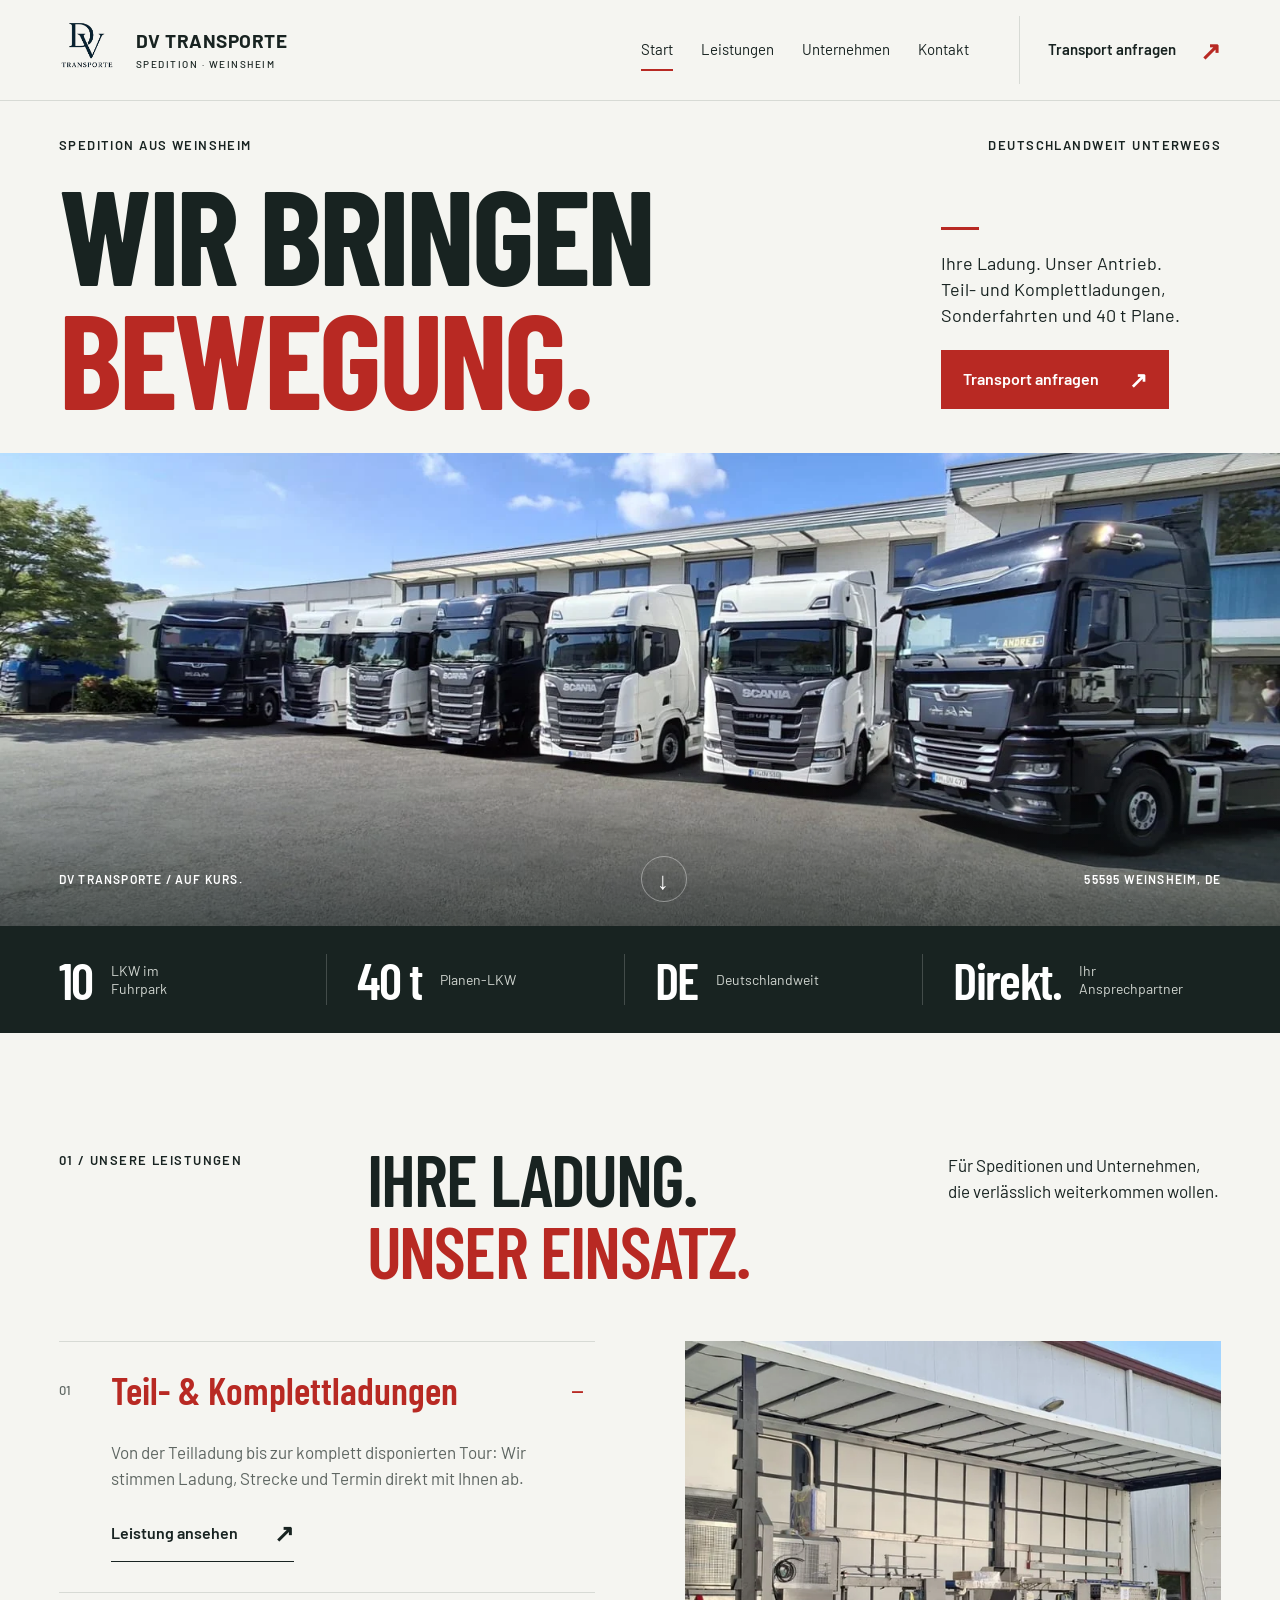
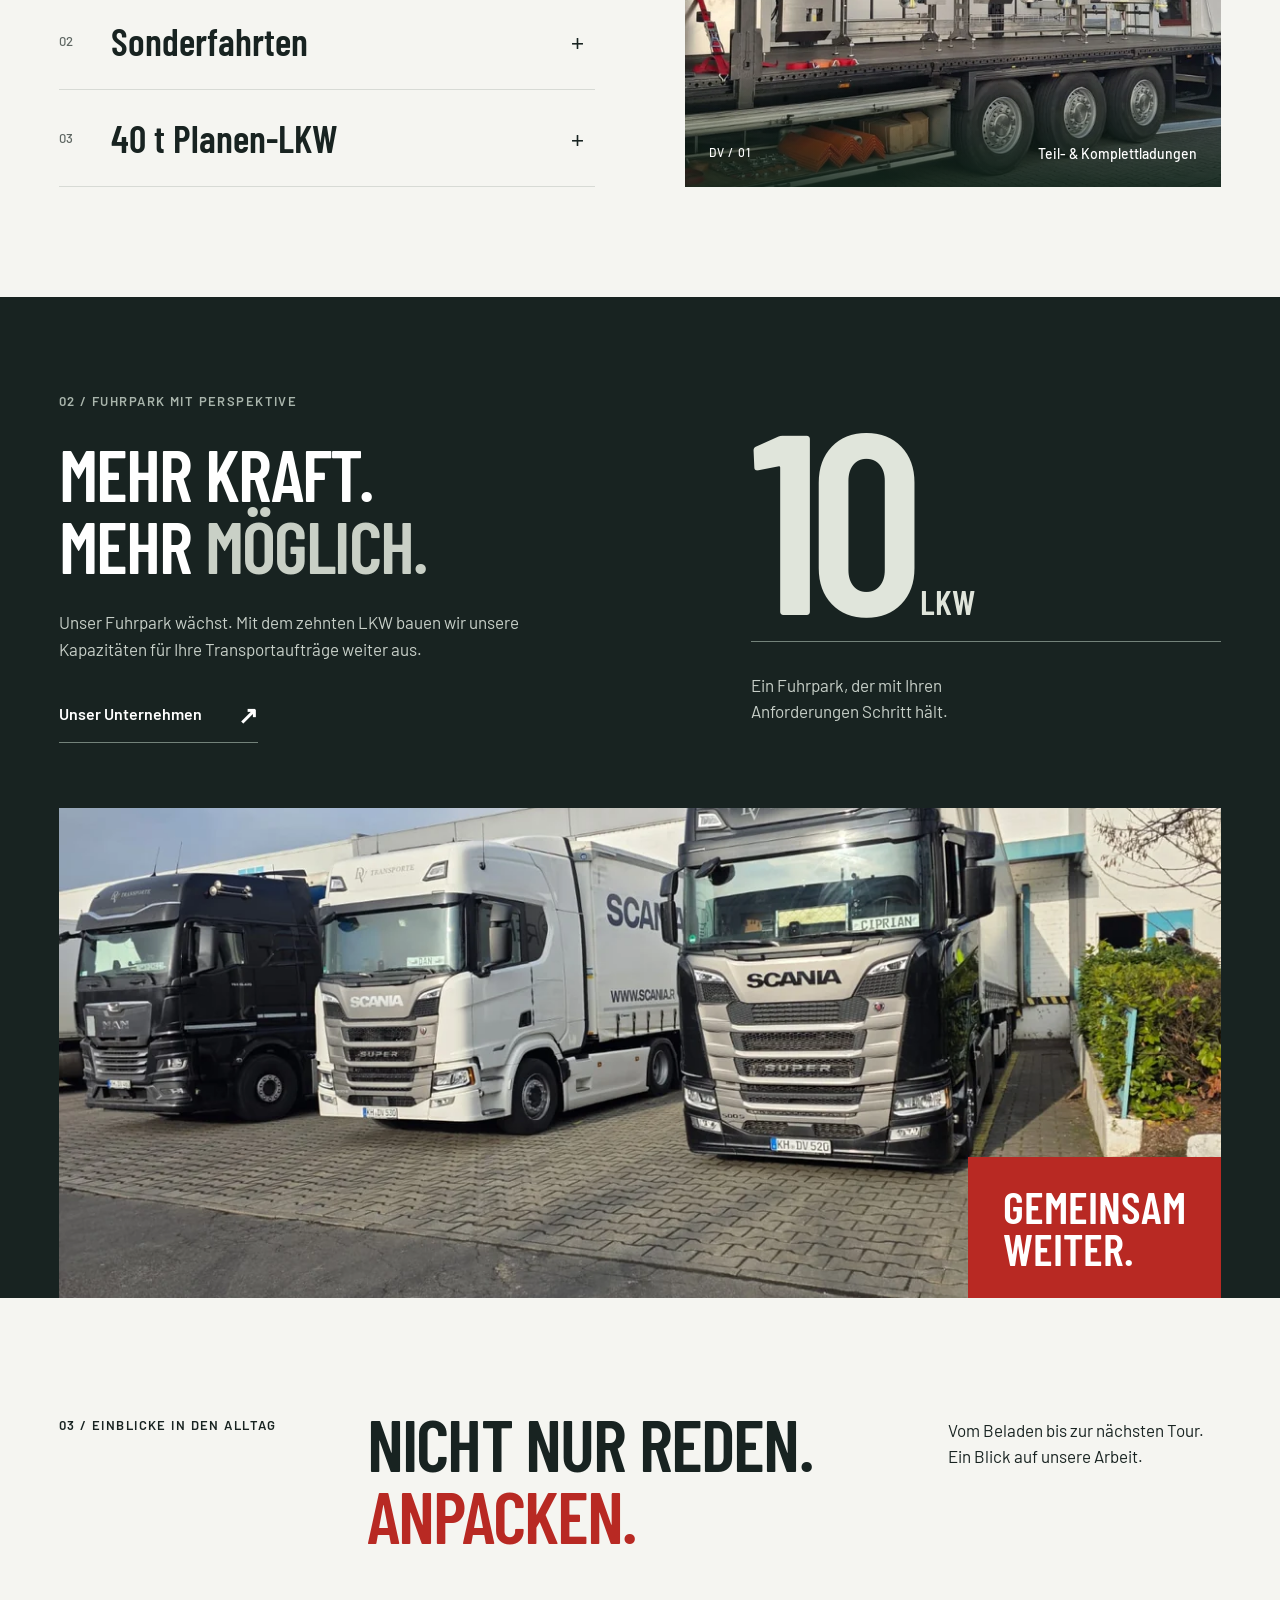
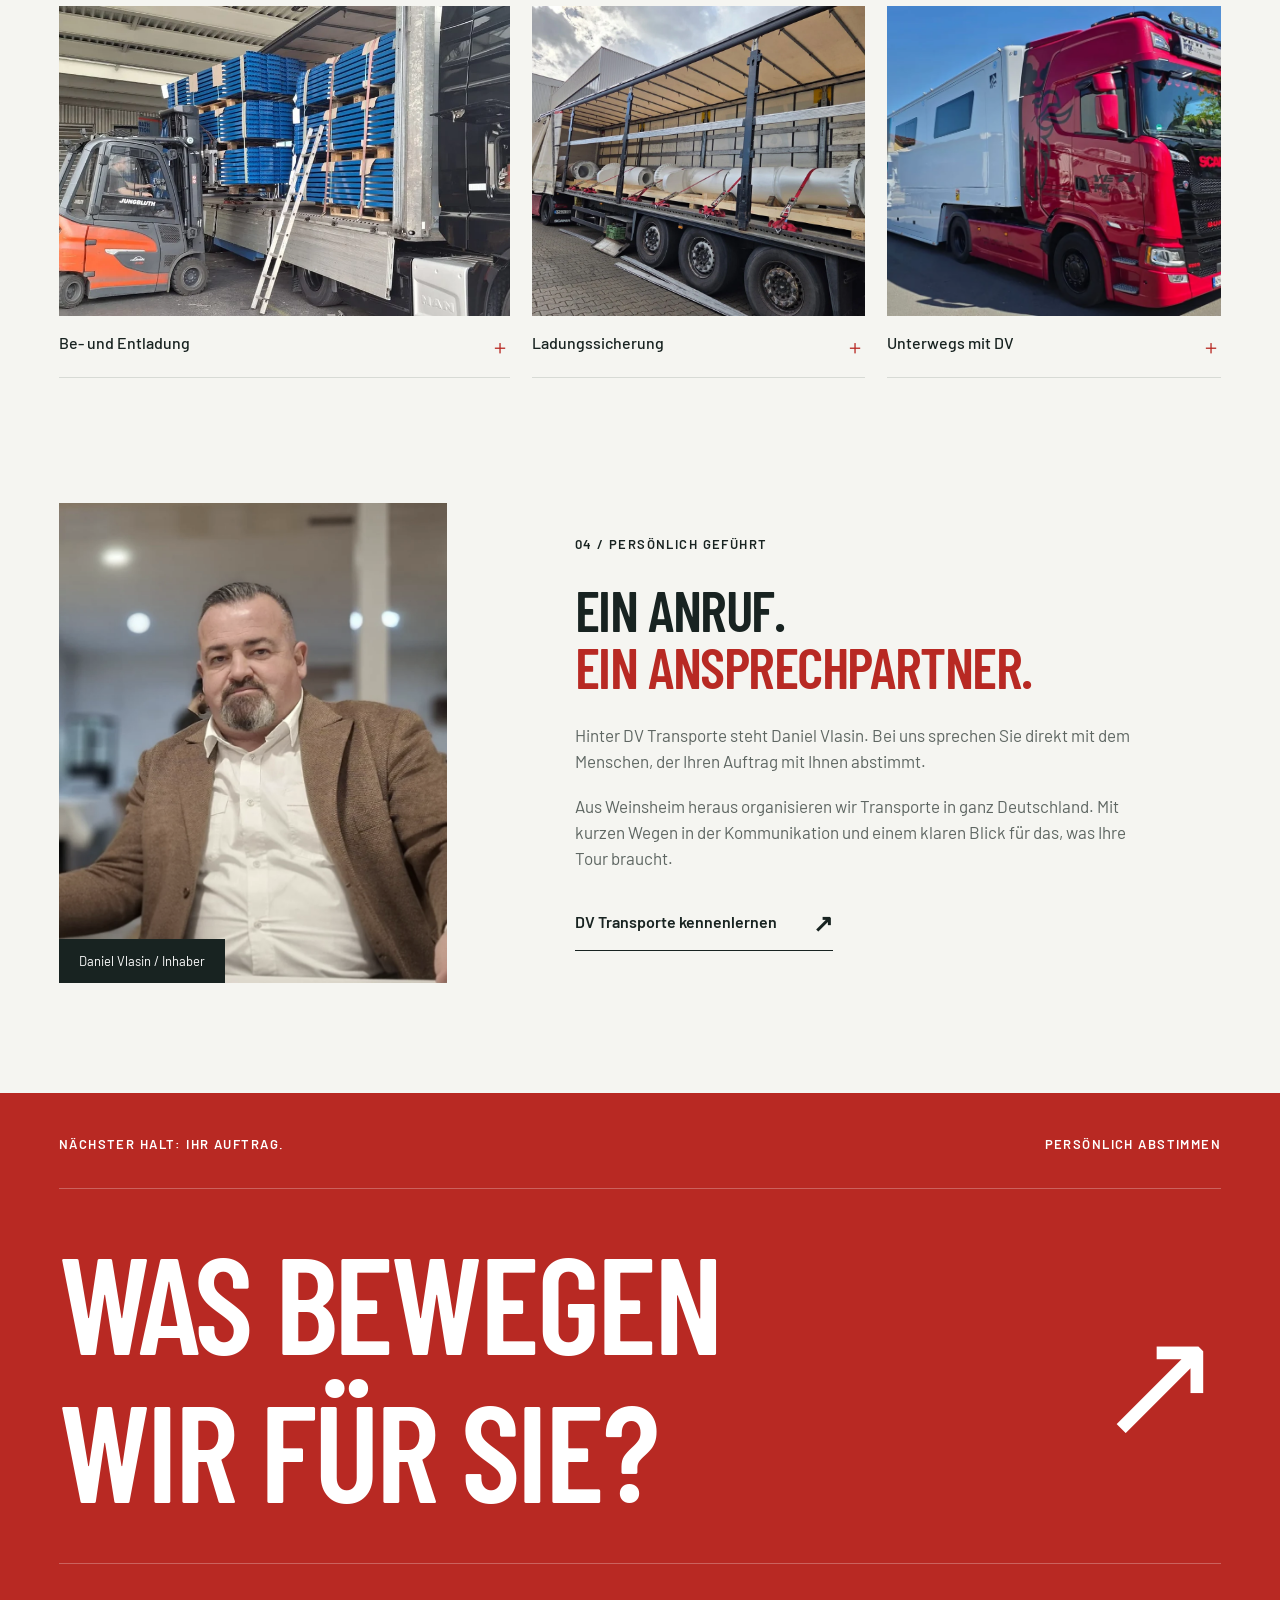
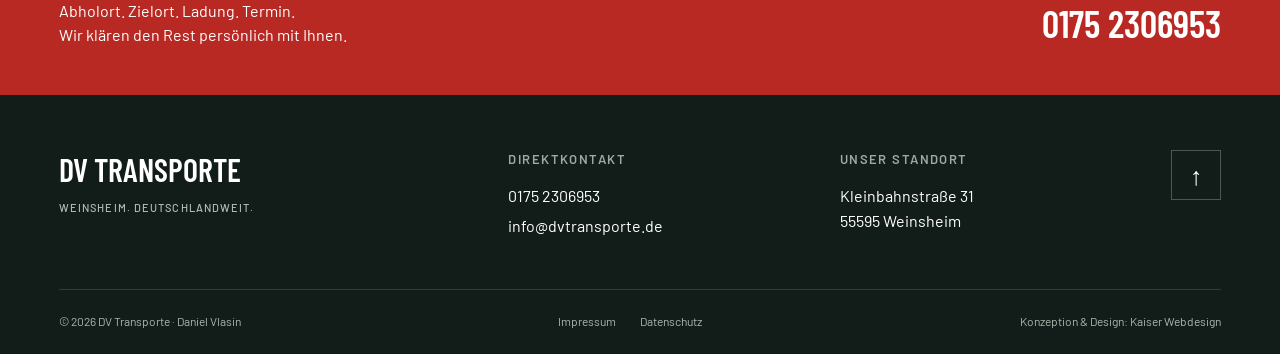
==== index.html @ c38739bb "Add files via upload" ====
<!doctype html><html lang="de"><head>
  <meta charset="utf-8">
  <meta name="viewport" content="width=device-width, initial-scale=1, viewport-fit=cover">
  <meta name="theme-color" content="#0b1015">
  <meta name="robots" content="index,follow,max-image-preview:large">
  <title>DV Transporte Weinsheim | Spedition für Teil- & Komplettladungen</title>
  <meta name="description" content="DV Transporte aus Weinsheim steht für klassische Speditionsleistungen mit Teil- und Komplettladungen, Sonderfahrten und 40 t Planen-LKW. Der Fuhrpark wächst aktuell auf 10 LKW.">
  <link rel="canonical" href="https://dvtransporte.de/">
  <link rel="icon" href="favicon.ico" sizes="any">
  <link rel="apple-touch-icon" href="assets/images/apple-touch-icon.png">
  <meta property="og:type" content="website">
  <meta property="og:locale" content="de_DE">
  <meta property="og:site_name" content="DV Transporte">
  <meta property="og:title" content="DV Transporte Weinsheim | Spedition für Teil- & Komplettladungen">
  <meta property="og:description" content="DV Transporte aus Weinsheim steht für klassische Speditionsleistungen mit Teil- und Komplettladungen, Sonderfahrten und 40 t Planen-LKW. Der Fuhrpark wächst aktuell auf 10 LKW.">
  <meta property="og:url" content="https://dvtransporte.de/">
  <meta property="og:image" content="https://dvtransporte.de/assets/images/social-preview.webp">
  <meta name="twitter:card" content="summary_large_image">
  <link rel="stylesheet" href="./assets/css/fonts.css"><link rel="stylesheet" href="./assets/css/main.css">
  <script type="application/ld+json">{"@context":"https://schema.org","@graph":[{"@type":"LocalBusiness","@id":"https://dvtransporte.de/#business","name":"DV Transporte","url":"https://dvtransporte.de/","logo":"https://dvtransporte.de/assets/images/dv-transporte-logo-transparent.png","image":"https://dvtransporte.de/assets/images/social-preview.webp","telephone":"+491752306953","email":"info@dvtransporte.de","address":{"@type":"PostalAddress","streetAddress":"Kleinbahnstraße 31","postalCode":"55595","addressLocality":"Weinsheim","addressCountry":"DE"},"areaServed":{"@type":"Country","name":"Deutschland"},"description":"Klassische Speditionsleistungen mit Schwerpunkt auf Teil- und Komplettladungen, Sonderfahrten und 40 t Planen-LKW."},{"@type":"WebSite","@id":"https://dvtransporte.de/#website","url":"https://dvtransporte.de/","name":"DV Transporte","inLanguage":"de-DE","publisher":{"@id":"https://dvtransporte.de/#business"}},{"@type":"WebPage","@id":"https://dvtransporte.de/#webpage","url":"https://dvtransporte.de/","name":"DV Transporte Weinsheim | Spedition für Teil- & Komplettladungen","isPartOf":{"@id":"https://dvtransporte.de/#website"},"about":{"@id":"https://dvtransporte.de/#business"},"inLanguage":"de-DE"}]}</script>
</head><body id="top"><a class="skip-link" href="#main">Zum Inhalt</a><header class="site-header"><div class="header-inner"><a class="brand" href="./index.html" aria-label="DV Transporte – Startseite"><img src="./assets/images/dv-transporte-logo-transparent.png" alt="DV Transporte" width="62" height="62"><span>DV TRANSPORTE<small>SPEDITION · WEINSHEIM</small></span></a><nav id="navigation" aria-label="Hauptnavigation"><a href="./index.html" aria-current="page">Start</a><a href="./leistungen/index.html" >Leistungen</a><a href="./unternehmen/index.html" >Unternehmen</a><a href="./kontakt/index.html" >Kontakt</a></nav><a class="header-contact" href="./kontakt/index.html#anfrage">Transport anfragen <span aria-hidden="true">↗</span></a><button class="menu-toggle" aria-expanded="false" aria-controls="navigation">Menü <span aria-hidden="true">＋</span></button></div><div class="scroll-progress" aria-hidden="true"></div></header><main id="main"><section class="home-hero"><div class="container hero-heading"><div class="hero-meta"><span class="label">Spedition aus Weinsheim</span><span class="label">Deutschlandweit unterwegs</span></div><div class="hero-title-row"><h1>WIR BRINGEN<br><span>BEWEGUNG.</span></h1><div class="hero-intro"><span class="micro-line"></span><p>Ihre Ladung. Unser Antrieb.<br>Teil- und Komplettladungen,<br>Sonderfahrten und 40 t Plane.</p><a class="button" href="./kontakt/index.html#anfrage">Transport anfragen<span aria-hidden="true">↗</span></a></div></div></div><div class="hero-photo"><img class="" src="./assets/images/hero-home.webp" alt="Der Fuhrpark von DV Transporte am Standort Weinsheim" loading="eager" decoding="async" fetchpriority="high"><div class="photo-caption"><span>DV TRANSPORTE / AUF KURS.</span><a href="#leistungen" aria-label="Leistungen entdecken">↓</a><span>55595 WEINSHEIM, DE</span></div></div><div class="spec-strip"><div><strong>10</strong><span>LKW im Fuhrpark</span></div><div><strong>40 t</strong><span>Planen-LKW</span></div><div><strong>DE</strong><span>Deutschlandweit</span></div><div><strong>Direkt.</strong><span>Ihr Ansprechpartner</span></div></div></section>
<section class="section container" id="leistungen"><div class="section-heading"><span class="label">01 / Unsere Leistungen</span><h2>IHRE LADUNG.<br><span>UNSER EINSATZ.</span></h2><p>Für Speditionen und Unternehmen,<br>die verlässlich weiterkommen wollen.</p></div><div class="service-layout"><div class="service-list"><h3><button class="service-select" id="select-teil-komplett" aria-expanded="true" aria-controls="panel-teil-komplett" data-service="0"><span class="service-no">01</span><span>Teil- & Komplettladungen</span><span class="service-symbol" aria-hidden="true">−</span></button></h3><div class="service-copy" id="panel-teil-komplett" role="region" aria-labelledby="select-teil-komplett"><p>Von der Teilladung bis zur komplett disponierten Tour: Wir stimmen Ladung, Strecke und Termin direkt mit Ihnen ab.</p><a class="text-link" href="./leistungen/index.html#teil-komplett">Leistung ansehen<span aria-hidden="true">↗</span></a></div><h3><button class="service-select" id="select-sonderfahrten" aria-expanded="false" aria-controls="panel-sonderfahrten" data-service="1"><span class="service-no">02</span><span>Sonderfahrten</span><span class="service-symbol" aria-hidden="true">+</span></button></h3><div class="service-copy" id="panel-sonderfahrten" role="region" aria-labelledby="select-sonderfahrten" hidden><p>Besondere Zeitfenster oder ein individueller Ablauf? Wir klären die Anforderungen und stimmen Ihre Sonderfahrt persönlich mit Ihnen ab.</p><a class="text-link" href="./leistungen/index.html#sonderfahrten">Leistung ansehen<span aria-hidden="true">↗</span></a></div><h3><button class="service-select" id="select-plane-40t" aria-expanded="false" aria-controls="panel-plane-40t" data-service="2"><span class="service-no">03</span><span>40 t Planen-LKW</span><span class="service-symbol" aria-hidden="true">+</span></button></h3><div class="service-copy" id="panel-plane-40t" role="region" aria-labelledby="select-plane-40t" hidden><p>Unsere Planen-LKW sind für den klassischen Speditionsalltag im Einsatz. Passende Kapazitäten und Abläufe besprechen wir passend zu Ihrer Ladung.</p><a class="text-link" href="./leistungen/index.html#plane-40t">Leistung ansehen<span aria-hidden="true">↗</span></a></div></div><div class="service-visual"><figure class="service-image" data-service-image="0"><img class="" src="./assets/images/machine-load.webp" alt="Beladener DV Transporte Auflieger mit technischer Anlage" loading="lazy" decoding="async"><figcaption><span>DV / 01</span>Teil- & Komplettladungen</figcaption></figure><figure class="service-image" data-service-image="1" hidden><img class="" src="./assets/images/special-crane.webp" alt="Beladung eines Planenaufliegers mit einem Kran" loading="lazy" decoding="async"><figcaption><span>DV / 02</span>Sonderfahrten</figcaption></figure><figure class="service-image" data-service-image="2" hidden><img class="" src="./assets/images/operations-pipes.webp" alt="Gesicherte Rohre im Planenauflieger" loading="lazy" decoding="async"><figcaption><span>DV / 03</span>40 t Planen-LKW</figcaption></figure></div></div></section>
<section class="fleet-section"><div class="container fleet-grid"><div class="fleet-copy"><span class="label">02 / Fuhrpark mit Perspektive</span><h2>MEHR KRAFT.<br>MEHR <span>MÖGLICH.</span></h2><p>Unser Fuhrpark wächst. Mit dem zehnten LKW bauen wir unsere Kapazitäten für Ihre Transportaufträge weiter aus.</p><a class="text-link light" href="./unternehmen/index.html">Unser Unternehmen<span aria-hidden="true">↗</span></a></div><div class="fleet-number"><strong>10<span> LKW</span></strong><p>Ein Fuhrpark, der mit Ihren<br>Anforderungen Schritt hält.</p></div></div><div class="container fleet-photo"><img class="" src="./assets/images/fleet-three.webp" alt="Drei Fahrzeuge aus dem Fuhrpark von DV Transporte" loading="lazy" decoding="async"><span class="fleet-stamp">GEMEINSAM<br>WEITER.</span></div></section>
<section class="section container"><div class="section-heading gallery-heading"><span class="label">03 / Einblicke in den Alltag</span><h2>NICHT NUR REDEN.<br><span>ANPACKEN.</span></h2><p>Vom Beladen bis zur nächsten Tour.<br>Ein Blick auf unsere Arbeit.</p></div><div class="gallery"><a class="gallery-item" href="./assets/images/forklift-load.webp" data-lightbox data-caption="Be- und Entladung"><img class="" src="./assets/images/forklift-load.webp" alt="Be- und Entladung" loading="lazy" decoding="async"><span><b>Be- und Entladung</b><span aria-hidden="true">＋</span></span></a><a class="gallery-item" href="./assets/images/operations-pipes.webp" data-lightbox data-caption="Ladungssicherung"><img class="" src="./assets/images/operations-pipes.webp" alt="Ladungssicherung" loading="lazy" decoding="async"><span><b>Ladungssicherung</b><span aria-hidden="true">＋</span></span></a><a class="gallery-item" href="./assets/images/red-truck.webp" data-lightbox data-caption="Unterwegs mit DV"><img class="" src="./assets/images/red-truck.webp" alt="Unterwegs mit DV" loading="lazy" decoding="async"><span><b>Unterwegs mit DV</b><span aria-hidden="true">＋</span></span></a></div></section>
<section class="owner-section container"><div class="owner-photo"><img class="" src="./assets/images/owner-portrait.webp" alt="Daniel Vlasin, Inhaber von DV Transporte" loading="lazy" decoding="async"><span>Daniel Vlasin / Inhaber</span></div><div class="owner-copy"><span class="label">04 / Persönlich geführt</span><h2>EIN ANRUF.<br><span>EIN ANSPRECHPARTNER.</span></h2><p>Hinter DV Transporte steht Daniel Vlasin. Bei uns sprechen Sie direkt mit dem Menschen, der Ihren Auftrag mit Ihnen abstimmt.</p><p>Aus Weinsheim heraus organisieren wir Transporte in ganz Deutschland. Mit kurzen Wegen in der Kommunikation und einem klaren Blick für das, was Ihre Tour braucht.</p><a class="text-link" href="./unternehmen/index.html">DV Transporte kennenlernen<span aria-hidden="true">↗</span></a></div></section><section class="contact-cta"><div class="container"><div class="cta-top"><span class="label">Nächster Halt: Ihr Auftrag.</span><span class="label">Persönlich abstimmen</span></div><a class="cta-title" href="./kontakt/index.html#anfrage">WAS BEWEGEN<br>WIR FÜR SIE?<span aria-hidden="true">↗</span></a><div class="cta-bottom"><p>Abholort. Zielort. Ladung. Termin.<br>Wir klären den Rest persönlich mit Ihnen.</p><a href="tel:+491752306953">0175 2306953</a></div></div></section></main><footer class="footer"><div class="container footer-top"><a class="footer-wordmark" href="./index.html">DV TRANSPORTE<span>WEINSHEIM. DEUTSCHLANDWEIT.</span></a><div><span class="label">Direktkontakt</span><a href="tel:+491752306953">0175 2306953</a><a href="mailto:info@dvtransporte.de">info@dvtransporte.de</a></div><div><span class="label">Unser Standort</span><p>Kleinbahnstraße 31<br>55595 Weinsheim</p></div><a class="top-link" href="#top" aria-label="Zurück nach oben">↑</a></div><div class="container footer-bottom"><span>© <span data-year>2026</span> DV Transporte · Daniel Vlasin</span><div><a href="./impressum/index.html">Impressum</a><a href="./datenschutz/index.html">Datenschutz</a></div><span>Konzeption & Design: Kaiser Webdesign</span></div></footer><dialog class="lightbox" aria-label="Bildergalerie"><button class="lightbox-close" aria-label="Galerie schließen">✕</button><button class="lightbox-prev" aria-label="Vorheriges Bild">←</button><figure><img alt=""><figcaption></figcaption></figure><button class="lightbox-next" aria-label="Nächstes Bild">→</button></dialog><script src="./assets/js/main.js" defer></script></body></html>
---- assets/css/fonts.css ----
@font-face {
  font-family: 'Barlow';
  font-style: normal;
  font-weight: 400;
  font-display: swap;
  src: url(../fonts/7cHpv4kjgoGqM7EPCw.ttf) format('truetype');
}
@font-face {
  font-family: 'Barlow';
  font-style: normal;
  font-weight: 500;
  font-display: swap;
  src: url(../fonts/7cHqv4kjgoGqM7E3_-gc4A.ttf) format('truetype');
}
@font-face {
  font-family: 'Barlow';
  font-style: normal;
  font-weight: 600;
  font-display: swap;
  src: url(../fonts/7cHqv4kjgoGqM7E30-8c4A.ttf) format('truetype');
}
@font-face {
  font-family: 'Barlow';
  font-style: normal;
  font-weight: 700;
  font-display: swap;
  src: url(../fonts/7cHqv4kjgoGqM7E3t-4c4A.ttf) format('truetype');
}
@font-face {
  font-family: 'Barlow Condensed';
  font-style: normal;
  font-weight: 600;
  font-display: swap;
  src: url(../fonts/HTxwL3I-JCGChYJ8VI-L6OO_au7B4873_3E.ttf) format('truetype');
}
@font-face {
  font-family: 'Barlow Condensed';
  font-style: normal;
  font-weight: 700;
  font-display: swap;
  src: url(../fonts/HTxwL3I-JCGChYJ8VI-L6OO_au7B46r2_3E.ttf) format('truetype');
}
@font-face {
  font-family: 'Barlow Condensed';
  font-style: normal;
  font-weight: 800;
  font-display: swap;
  src: url(../fonts/HTxwL3I-JCGChYJ8VI-L6OO_au7B47b1_3E.ttf) format('truetype');
}
---- assets/css/main.css ----
:root{--ink:#182321;--red:#b82923;--paper:#f5f5f1;--white:#fff;--line:#d7dad5;--muted:#5e6662;--pad:clamp(22px,4.6vw,88px);--display:'Barlow Condensed','Arial Narrow',sans-serif;--body:'Barlow',Arial,sans-serif}*{box-sizing:border-box}html{scroll-behavior:smooth;scroll-padding-top:110px}body{margin:0;background:var(--paper);color:var(--ink);font-family:var(--body);font-size:17px;line-height:1.55;-webkit-font-smoothing:antialiased}a{color:inherit;text-decoration:none}button,input,select,textarea{font:inherit}button,a,input,textarea,select{-webkit-tap-highlight-color:transparent}button{cursor:pointer}img{display:block;max-width:100%;height:auto}figure,p,h1,h2,h3{margin:0}p+p{margin-top:18px}h1,h2{font-family:var(--display);font-weight:600;line-height:.98;letter-spacing:-.025em}h1 span,h2 span{color:var(--red)}h2{font-size:clamp(44px,5.7vw,86px)}button{color:inherit}a:focus-visible,button:focus-visible,input:focus-visible,select:focus-visible,textarea:focus-visible{outline:3px solid var(--red);outline-offset:5px}::selection{background:var(--red);color:white}.container{width:calc(100% - var(--pad)*2);max-width:1600px;margin-inline:auto}.label{display:block;text-transform:uppercase;font-size:13px;line-height:1.4;font-weight:600;letter-spacing:.11em}.section{padding-block:110px}.skip-link{position:fixed;top:10px;left:10px;transform:translateY(-150%);z-index:200;background:white;padding:12px}.skip-link:focus{transform:none}.site-header{position:sticky;top:0;z-index:50;background:rgba(245,245,241,.97);border-bottom:1px solid var(--line)}.header-inner{height:100px;display:flex;align-items:center;padding-inline:var(--pad);gap:30px;max-width:1900px;margin:auto}.brand{display:flex;align-items:center;gap:13px;margin-right:auto}.brand img{width:64px;height:64px;object-fit:contain;mix-blend-mode:multiply}.brand>span{font-weight:700;font-size:19px;line-height:1.2;letter-spacing:.025em}.brand small{font-size:10px;letter-spacing:.15em;display:block;margin-top:6px;font-weight:500}.header-inner nav{display:flex;gap:28px;align-items:center}.header-inner nav a{font-size:15px;position:relative;padding-block:15px}.header-inner nav a:after{content:'';position:absolute;bottom:6px;left:0;width:0;height:2px;background:var(--red);transition:width .25s}.header-inner nav a:hover:after,.header-inner nav a[aria-current]:after{width:100%}.header-contact{display:flex;align-items:center;gap:24px;margin-left:20px;padding:15px 0 15px 28px;border-left:1px solid var(--line);font-size:15px;font-weight:600}.header-contact>span{color:var(--red);font-size:25px}.menu-toggle{display:none}.scroll-progress{height:2px;background:var(--red);transform:scaleX(0);transform-origin:left;position:absolute;bottom:-1px;width:100%}.button{display:inline-flex;justify-content:space-between;align-items:center;gap:30px;background:var(--red);color:white;padding:17px 22px;min-height:56px;font-weight:600;font-size:16px;border:0;transition:background .2s,transform .2s}.button:hover{background:#94211c;transform:translateY(-2px)}.button>span{font-size:22px;line-height:1}.text-link{display:inline-flex;gap:36px;align-items:center;border-bottom:1px solid var(--ink);padding:9px 0;font-weight:600;font-size:16px}.text-link>span{font-size:24px;transition:transform .2s}.text-link:hover>span{transform:translate(3px,-3px)}.text-link.light{border-color:#73827a;color:white}.hero-heading{padding-top:35px;padding-bottom:38px}.hero-meta{display:flex;justify-content:space-between;margin-bottom:22px}.hero-title-row{display:flex;justify-content:space-between;align-items:flex-end;gap:30px}.hero-title-row h1{font-size:clamp(82px,10.5vw,166px);line-height:.85;letter-spacing:-.025em;font-weight:700}.hero-title-row h1 span{display:inline-block;margin-top:10px}.hero-intro{width:280px;flex-shrink:0;padding-bottom:6px}.micro-line{display:block;width:38px;height:3px;background:var(--red);margin-bottom:20px}.hero-intro p{font-size:18px;line-height:1.45;margin-bottom:22px}.hero-photo{position:relative;overflow:hidden;height:clamp(350px,37vw,650px);background:#52665a}.hero-photo>img{width:100%;height:100%;object-fit:cover;object-position:center 52%}.hero-photo:after{content:'';position:absolute;inset:65% 0 0;background:linear-gradient(transparent,#101a1999);pointer-events:none}.photo-caption{position:absolute;z-index:1;bottom:24px;left:var(--pad);right:var(--pad);display:flex;align-items:center;justify-content:space-between;color:white;font-size:12px;letter-spacing:.1em;font-weight:600}.photo-caption a{width:46px;height:46px;border:1px solid #ffffff66;border-radius:50%;display:grid;place-items:center;font-size:24px;transition:background .2s}.photo-caption a:hover{background:var(--red)}.spec-strip{display:grid;grid-template-columns:repeat(4,1fr);background:var(--ink);color:white;padding:28px var(--pad);gap:30px}.spec-strip>div{display:flex;align-items:center;gap:18px;border-right:1px solid #ffffff30}.spec-strip>div:last-child{border:0}.spec-strip strong{font:600 clamp(36px,4vw,58px)/1 var(--display);letter-spacing:-.03em}.spec-strip span{font-size:14px;max-width:90px;line-height:1.3;color:#d0d5d0}.section-heading{display:grid;grid-template-columns:1fr 2fr 1fr;gap:35px;align-items:start;margin-bottom:55px}.section-heading>.label{padding-top:8px}.section-heading p{padding-top:10px;line-height:1.5;font-size:17px}.service-layout{display:grid;grid-template-columns:1fr 1fr;gap:7vw}.service-list{border-top:1px solid var(--line)}.service-list h3{font-weight:500}.service-select{border:0;background:none;padding:27px 0;display:grid;grid-template-columns:34px 1fr 24px;align-items:center;gap:18px;width:100%;text-align:left}.service-select>span:nth-child(2){font-family:var(--display);font-size:clamp(27px,3vw,44px);line-height:1.1}.service-no{font-size:13px;color:var(--muted);font-weight:500}.service-symbol{font-size:26px;font-weight:400}.service-select[aria-expanded=true]{color:var(--red)}.service-list h3:has(+ .service-copy[hidden]){border-bottom:1px solid var(--line)}.service-copy{padding:0 30px 30px 52px;border-bottom:1px solid var(--line)}.service-copy p{max-width:430px;color:var(--muted);font-size:17px;margin-bottom:14px}.service-visual{min-height:400px;position:relative}.service-image{height:100%;min-height:400px;position:relative;animation:photo-in .4s ease}.service-image img{height:100%;position:absolute;inset:0;width:100%;object-fit:cover}.service-image figcaption{position:absolute;bottom:0;left:0;right:0;background:linear-gradient(transparent,#10241ade);padding:70px 24px 22px;color:white;font-weight:500;display:flex;justify-content:space-between;gap:20px;font-size:14px}.service-image figcaption>span{font-size:12px;letter-spacing:.1em}@keyframes photo-in{from{opacity:.4;transform:translateY(7px)}to{opacity:1;transform:none}}[hidden]{display:none!important}.fleet-section{background:var(--ink);color:white;padding:95px 0 0}.fleet-grid{display:grid;grid-template-columns:1.2fr 1fr;gap:10vw;align-items:center;padding-bottom:65px}.fleet-copy>.label{color:#a9b5ac;margin-bottom:28px}.fleet-copy h2 span{color:#c9d0c6}.fleet-copy p{max-width:470px;color:#c7cfc8;margin:28px 0 25px}.fleet-number strong{font:600 clamp(130px,20vw,300px)/.8 var(--display);letter-spacing:-.045em;display:block;color:#e0e5db;white-space:nowrap}.fleet-number strong span{font-size:35px;letter-spacing:0}.fleet-number p{padding-top:30px;margin-top:25px;border-top:1px solid #73827a;font-size:17px;color:#c7cfc8}.fleet-photo{height:490px;position:relative}.fleet-photo img{height:100%;width:100%;object-fit:cover;object-position:center 58%}.fleet-stamp{position:absolute;bottom:0;right:0;background:var(--red);padding:28px 35px;font:600 45px/.95 var(--display)}.gallery{display:grid;grid-template-columns:1.35fr 1fr 1fr;gap:22px}.gallery-item{display:block;overflow:hidden}.gallery-item>img{width:100%;height:310px;object-fit:cover;transition:transform .6s}.gallery-item:hover>img{transform:scale(1.025)}.gallery-item>span{display:flex;justify-content:space-between;padding:15px 0;border-bottom:1px solid var(--line)}.gallery-item b{font-size:16px;font-weight:500}.gallery-item>span>span{font-size:20px;color:var(--red)}.owner-section{display:grid;grid-template-columns:.75fr 1.25fr;gap:10vw;padding:15px 0 110px;align-items:center}.owner-photo{max-width:420px;position:relative}.owner-photo>img{width:100%;height:480px;object-fit:cover;object-position:center 38%;filter:saturate(.75)}.owner-photo>span{position:absolute;bottom:0;left:0;background:var(--ink);color:white;font-size:13px;padding:12px 20px}.owner-copy>.label{margin-bottom:28px}.owner-copy h2{font-size:clamp(40px,4.5vw,70px);margin-bottom:28px}.owner-copy p{max-width:560px;color:var(--muted)}.owner-copy .text-link{margin-top:23px}.contact-cta{background:var(--red);color:white;padding:42px 0}.cta-top,.cta-bottom{display:flex;justify-content:space-between;align-items:center;gap:20px}.cta-top{padding-bottom:35px;border-bottom:1px solid #ffffff44}.cta-title{display:block;position:relative;font:600 clamp(70px,10.7vw,165px)/1.08 var(--display);letter-spacing:-.02em;padding:38px 130px 40px 0}.cta-title>span{position:absolute;right:0;top:50%;transform:translateY(-50%);font:400 clamp(85px,12vw,180px)/1 var(--body);transition:transform .3s}.cta-title:hover>span{transform:translate(8px,calc(-50% - 8px))}.cta-bottom{border-top:1px solid #ffffff44;padding-top:30px}.cta-bottom p{font-size:16px}.cta-bottom>a{font-family:var(--display);font-size:38px}.footer{background:#121d1a;color:white;padding:55px 0 24px}.footer-top{display:grid;grid-template-columns:1.4fr 1fr 1fr 50px;gap:36px}.footer-wordmark{font:600 32px/1.2 var(--display)}.footer-wordmark span{display:block;font:500 11px/1.5 var(--body);letter-spacing:.1em;margin-top:12px;color:#b3bcb3}.footer .label{color:#9ea99f;margin-bottom:16px}.footer-top>div>a{display:block;margin-bottom:5px;font-size:16px}.footer-top p{font-size:16px}.top-link{border:1px solid #ffffff40;width:50px;height:50px;display:grid;place-items:center;font-size:25px}.footer-bottom{border-top:1px solid #ffffff22;display:flex;justify-content:space-between;gap:24px;margin-top:45px;padding-top:22px;font-size:12px;color:#aab7ad}.footer-bottom>div{display:flex;gap:24px}.footer a:hover{color:#e9b4ae}.subhero{padding-block:70px 55px}.subhero h1{font-size:clamp(64px,8.8vw,136px);margin:28px 0}.subhero>p{max-width:640px;color:var(--muted);font-size:20px}.service-jumps{display:flex;flex-wrap:wrap;border-top:1px solid var(--line);border-bottom:1px solid var(--line);gap:40px;padding-block:22px;font-size:15px}.service-jumps a:hover{color:var(--red)}.service-detail{display:grid;grid-template-columns:1fr 1fr;gap:9vw;padding-block:90px;align-items:center;border-bottom:1px solid var(--line)}.service-detail:nth-of-type(odd)>div{order:2}.service-detail h2{font-size:clamp(44px,5vw,72px);margin:24px 0}.service-detail p{color:var(--muted);max-width:500px}.detail-list{list-style:none;margin:22px 0 30px;padding:0}.detail-list li{padding:10px 0;border-bottom:1px solid var(--line);font-size:16px}.detail-list li:before{content:'↗';color:var(--red);margin-right:16px}.service-detail figure img{height:480px;width:100%;object-fit:cover}.service-detail figcaption{font-size:12px;letter-spacing:.08em;margin-top:15px;text-transform:uppercase}.company-banner{height:540px;position:relative}.company-banner img{width:100%;height:100%;object-fit:cover}.company-banner>span{position:absolute;bottom:25px;left:25px;color:white;background:var(--ink);padding:10px 15px;font-size:13px;letter-spacing:.08em}.company-story{display:grid;grid-template-columns:1fr 2fr;gap:50px}.company-story h2{margin-bottom:30px}.company-story p{max-width:700px;font-size:19px;color:var(--muted)}.company-growth{background:var(--ink);color:white}.company-growth>.container{display:grid;grid-template-columns:1.3fr .7fr;gap:8vw;align-items:center}.company-growth h2{font-size:clamp(42px,5vw,78px);margin:24px 0}.company-growth h2 span{color:#c9d0c6}.company-growth p{max-width:500px;margin-bottom:30px;color:#bdc9bf}.company-growth img{width:100%;height:620px;object-fit:cover}.contact-layout{display:grid;grid-template-columns:.85fr 1.15fr;gap:8vw;padding:30px 0 100px;align-items:start}.contact-layout aside h2{margin-top:22px}.contact-details{margin-top:30px}.contact-details>a,.contact-details>div{display:block;border-top:1px solid var(--line);padding:18px 0;font-size:21px}.contact-details span{display:block;font-size:12px;text-transform:uppercase;letter-spacing:.1em;color:var(--muted);margin-bottom:8px}.contact-layout aside>img{margin-top:22px;width:100%;height:280px;object-fit:cover;object-position:center 42%}.form-card{background:white;padding:36px}.form-card h2{font-size:55px;margin-top:20px}.form-note{font-size:14px;color:var(--muted);margin-top:12px!important;margin-bottom:25px}.form-grid{display:grid;grid-template-columns:1fr 1fr;gap:20px}.form-grid label{display:block;font-size:14px;font-weight:500}.form-grid label>span{display:block;margin-bottom:8px}.form-grid .full{grid-column:1/-1}input,select,textarea{width:100%;min-width:0;border:1px solid #ccd2ca;background:#f8f9f6;border-radius:0;padding:13px 12px;font-size:16px;color:var(--ink)}textarea{resize:vertical;min-height:145px}.form-grid label.check{display:flex;align-items:flex-start;gap:12px;line-height:1.5;font-weight:400}.check input{width:19px;height:19px;flex-shrink:0;margin:3px 0 0;accent-color:var(--red)}.check a{text-decoration:underline}.form-actions{display:flex;flex-direction:column;align-items:flex-start;gap:12px;margin-top:24px}.form-actions .text-link{font-size:14px}.hp-field{position:absolute;left:-9999px;width:1px;height:1px;opacity:0}.form-feedback:not(:empty){padding:16px;border-left:3px solid var(--red);background:var(--paper);margin-top:20px;font-size:15px}.notice{padding:15px;margin:0 0 20px;border-left:3px solid var(--red);background:var(--paper)}.notice--success{border-color:#3c7652}.legal-wrap{padding:80px 0 100px}.legal-box{max-width:900px}.legal-box h1{font-size:clamp(55px,8vw,100px);margin:20px 0 35px;overflow-wrap:anywhere}.legal-box h2{font-family:var(--body);font-size:24px;font-weight:600;margin:35px 0 15px;line-height:1.3}.legal-box p{max-width:760px;margin-block:15px;color:var(--muted)}.legal-box a{text-decoration:underline}.section-tag{font-size:13px;letter-spacing:.12em;text-transform:uppercase}.lightbox{border:0;padding:40px 75px;background:#101915;color:white;width:100vw;max-width:100vw;height:100dvh;max-height:100dvh;overflow:hidden}.lightbox::backdrop{background:#101915ed}.lightbox[open]{display:grid;place-items:center}.lightbox figure{max-width:1100px;width:100%}.lightbox figure img{max-height:78dvh;width:100%;object-fit:contain}.lightbox figcaption{text-align:center;padding-top:20px;font-size:15px}.lightbox button{position:absolute;border:1px solid #ffffff70;background:#182321;color:white;width:45px;height:45px;font-size:23px}.lightbox-close{top:18px;right:18px}.lightbox-prev{left:18px;top:50%}.lightbox-next{right:18px;top:50%}.reveal-in{animation:reveal-in .7s ease both}@keyframes reveal-in{from{opacity:.5;transform:translateY(25px)}to{opacity:1;transform:none}}
@media(min-width:1600px){.hero-photo{height:570px}.hero-heading{padding-block:45px 50px}}@media(max-width:1100px){.brand>span{font-size:16px}.header-inner{gap:18px}.header-contact{display:none}.header-inner nav{gap:22px}.hero-title-row h1{font-size:11vw}.hero-intro{width:235px}.hero-intro p{font-size:16px}.hero-intro .button{font-size:14px;gap:16px}.section-heading{grid-template-columns:1fr 2.3fr}.section-heading>p{grid-column:2}.section-heading{gap:25px}.service-layout{gap:40px}.spec-strip{gap:20px}.spec-strip>div{gap:12px}.spec-strip strong{font-size:40px}.spec-strip span{font-size:12px}.fleet-photo{height:390px}.gallery-item>img{height:270px}.owner-section{gap:6vw}.owner-photo>img{height:420px}.footer-bottom{flex-wrap:wrap}.contact-layout{gap:4vw}.form-card{padding:26px}.service-detail{gap:6vw}}
@media(max-width:760px){:root{--pad:22px}.header-inner{height:80px}.brand img{width:51px;height:51px}.brand>span{font-size:17px}.brand small{font-size:9px}.menu-toggle{display:flex;gap:14px;align-items:center;border:0;border-left:1px solid var(--line);background:none;padding:7px 0 7px 18px;font-size:15px}.menu-toggle>span{font-size:24px}.header-inner nav{display:none;position:absolute;top:80px;left:0;right:0;background:var(--paper);padding:18px 22px 28px;border-bottom:1px solid var(--line);box-shadow:0 20px 25px #18232115}.header-inner nav.is-open{display:grid;gap:0}.header-inner nav a{font-family:var(--display);font-size:33px;padding:12px 0;border-bottom:1px solid var(--line)}.header-inner nav a:after{display:none}.hero-heading{padding-top:25px;padding-bottom:28px}.hero-meta{margin-bottom:28px}.hero-meta .label{font-size:10px;letter-spacing:.06em}.hero-meta .label:last-child{max-width:105px;text-align:right}.hero-title-row{display:block}.hero-title-row h1{font-size:clamp(67px,15.7vw,116px);line-height:.89}.hero-title-row h1 span{margin-top:8px}.hero-intro{margin-top:27px;width:auto;display:flex;gap:15px;align-items:flex-end;justify-content:space-between;padding:0}.micro-line{display:none}.hero-intro p{font-size:14px;line-height:1.4;margin:0}.hero-intro .button{font-size:13px;min-height:48px;padding:12px 13px;gap:12px;max-width:156px}.hero-photo{height:330px}.hero-photo>img{object-position:59% center}.photo-caption{bottom:18px;font-size:10px;letter-spacing:.04em}.photo-caption span:last-child{display:none}.photo-caption a{width:36px;height:36px}.spec-strip{grid-template-columns:1fr 1fr;gap:0;padding:10px 22px}.spec-strip>div{padding:18px 0;gap:14px}.spec-strip>div:nth-child(2){border:0;padding-left:20px}.spec-strip>div:nth-child(n+3){border-top:1px solid #ffffff25}.spec-strip>div:last-child{padding-left:20px}.spec-strip strong{font-size:40px;min-width:49px}.spec-strip span{font-size:13px;max-width:100px}.section{padding-block:65px}.section-heading{display:block;margin-bottom:33px}.section-heading>.label{padding:0;margin-bottom:23px}.section-heading h2{font-size:clamp(47px,10vw,70px)}.section-heading>p{font-size:16px;padding-top:22px}.service-layout{display:flex;flex-direction:column;gap:28px}.service-select{padding:23px 0;gap:10px;grid-template-columns:28px 1fr 22px}.service-select>span:nth-child(2){font-size:32px}.service-copy{padding:0 15px 24px 38px}.service-copy p{font-size:16px}.service-visual,.service-image{min-height:300px;height:300px}.fleet-section{padding-top:60px}.fleet-grid{grid-template-columns:1fr;gap:35px;padding-bottom:35px}.fleet-copy h2{font-size:58px}.fleet-copy p{margin-top:22px}.fleet-number{display:flex;gap:25px;align-items:center}.fleet-number strong{font-size:140px}.fleet-number strong span{font-size:23px}.fleet-number p{margin:0;padding:0;border:0;font-size:14px}.fleet-photo{height:290px;width:100%}.fleet-stamp{font-size:30px;padding:17px 22px}.gallery{grid-template-columns:1fr 1fr;gap:22px 16px}.gallery-item:first-child{grid-column:1/-1}.gallery-item:first-child>img{height:260px}.gallery-item>img{height:200px}.gallery-item b{font-size:14px}.owner-section{grid-template-columns:1fr;gap:35px;padding:0 0 65px}.owner-photo{width:70%;max-width:330px}.owner-photo>img{height:360px}.owner-copy>.label{margin-bottom:20px}.owner-copy h2{font-size:clamp(40px,9vw,65px)}.owner-copy p{font-size:17px}.contact-cta{padding:28px 0}.cta-top .label{font-size:11px}.cta-top>.label:last-child{display:none}.cta-top{padding-bottom:22px}.cta-title{font-size:clamp(58px,12vw,88px);padding:28px 50px 30px 0;line-height:1.08}.cta-title>span{font-size:68px}.cta-bottom{align-items:flex-start;flex-direction:column;padding-top:24px;gap:16px}.cta-bottom>a{font-size:32px}.footer{padding:40px 0 25px}.footer-top{grid-template-columns:1fr 1fr;gap:30px 20px}.footer-wordmark{grid-column:1/-1}.footer-top .label{font-size:11px}.footer-top>div>a,.footer-top p{font-size:14px}.top-link{display:none}.footer-bottom{flex-direction:column;gap:18px;font-size:12px;margin-top:30px}.subhero{padding-block:40px}.subhero h1{font-size:clamp(56px,12vw,87px);line-height:1;margin:22px 0}.subhero>p{font-size:18px}.service-jumps{gap:12px;flex-direction:column;padding-block:20px}.service-detail{grid-template-columns:1fr;gap:30px;padding-block:55px}.service-detail:nth-of-type(odd)>div{order:0}.service-detail h2{font-size:51px}.service-detail figure img{height:340px}.company-banner{height:330px}.company-banner>span{font-size:10px;left:12px;bottom:12px;padding:10px}.company-story{grid-template-columns:1fr;gap:25px}.company-story h2{font-size:48px}.company-story p{font-size:17px}.company-growth>.container{grid-template-columns:1fr;gap:32px;padding-top:50px}.company-growth h2{font-size:49px}.company-growth img{height:460px;object-position:center 70%}.contact-layout{grid-template-columns:1fr;gap:40px;padding:0 0 60px}.contact-layout aside>img{display:none}.contact-layout aside h2{font-size:54px}.contact-details>a,.contact-details>div{font-size:20px}.form-card{padding:25px 20px;margin-inline:-5px}.form-grid{grid-template-columns:1fr;gap:18px}.form-card h2{font-size:46px}.lightbox{padding:60px 16px 100px}.lightbox figure img{max-height:70dvh}.lightbox-prev,.lightbox-next{top:auto;bottom:25px}.legal-wrap{padding:45px 0 65px}.legal-box h1{font-size:58px}}
@media(prefers-reduced-motion:reduce){html{scroll-behavior:auto}*,*:before,*:after{animation:none!important;transition:none!important}.hero-photo>img{transform:none!important}}
@media(max-width:359px){.hero-title-row h1{font-size:59px}.hero-intro{display:block}.hero-intro .button{margin-top:18px;max-width:none}.brand>span{font-size:14px}.brand img{width:44px;height:44px}.header-inner{gap:12px}.menu-toggle{padding-left:10px;gap:7px}.fleet-number{gap:18px}.fleet-number strong{font-size:115px}.gallery{grid-template-columns:1fr}.gallery-item:first-child{grid-column:auto}.gallery-item>img{height:240px}.cta-title{font-size:54px}}
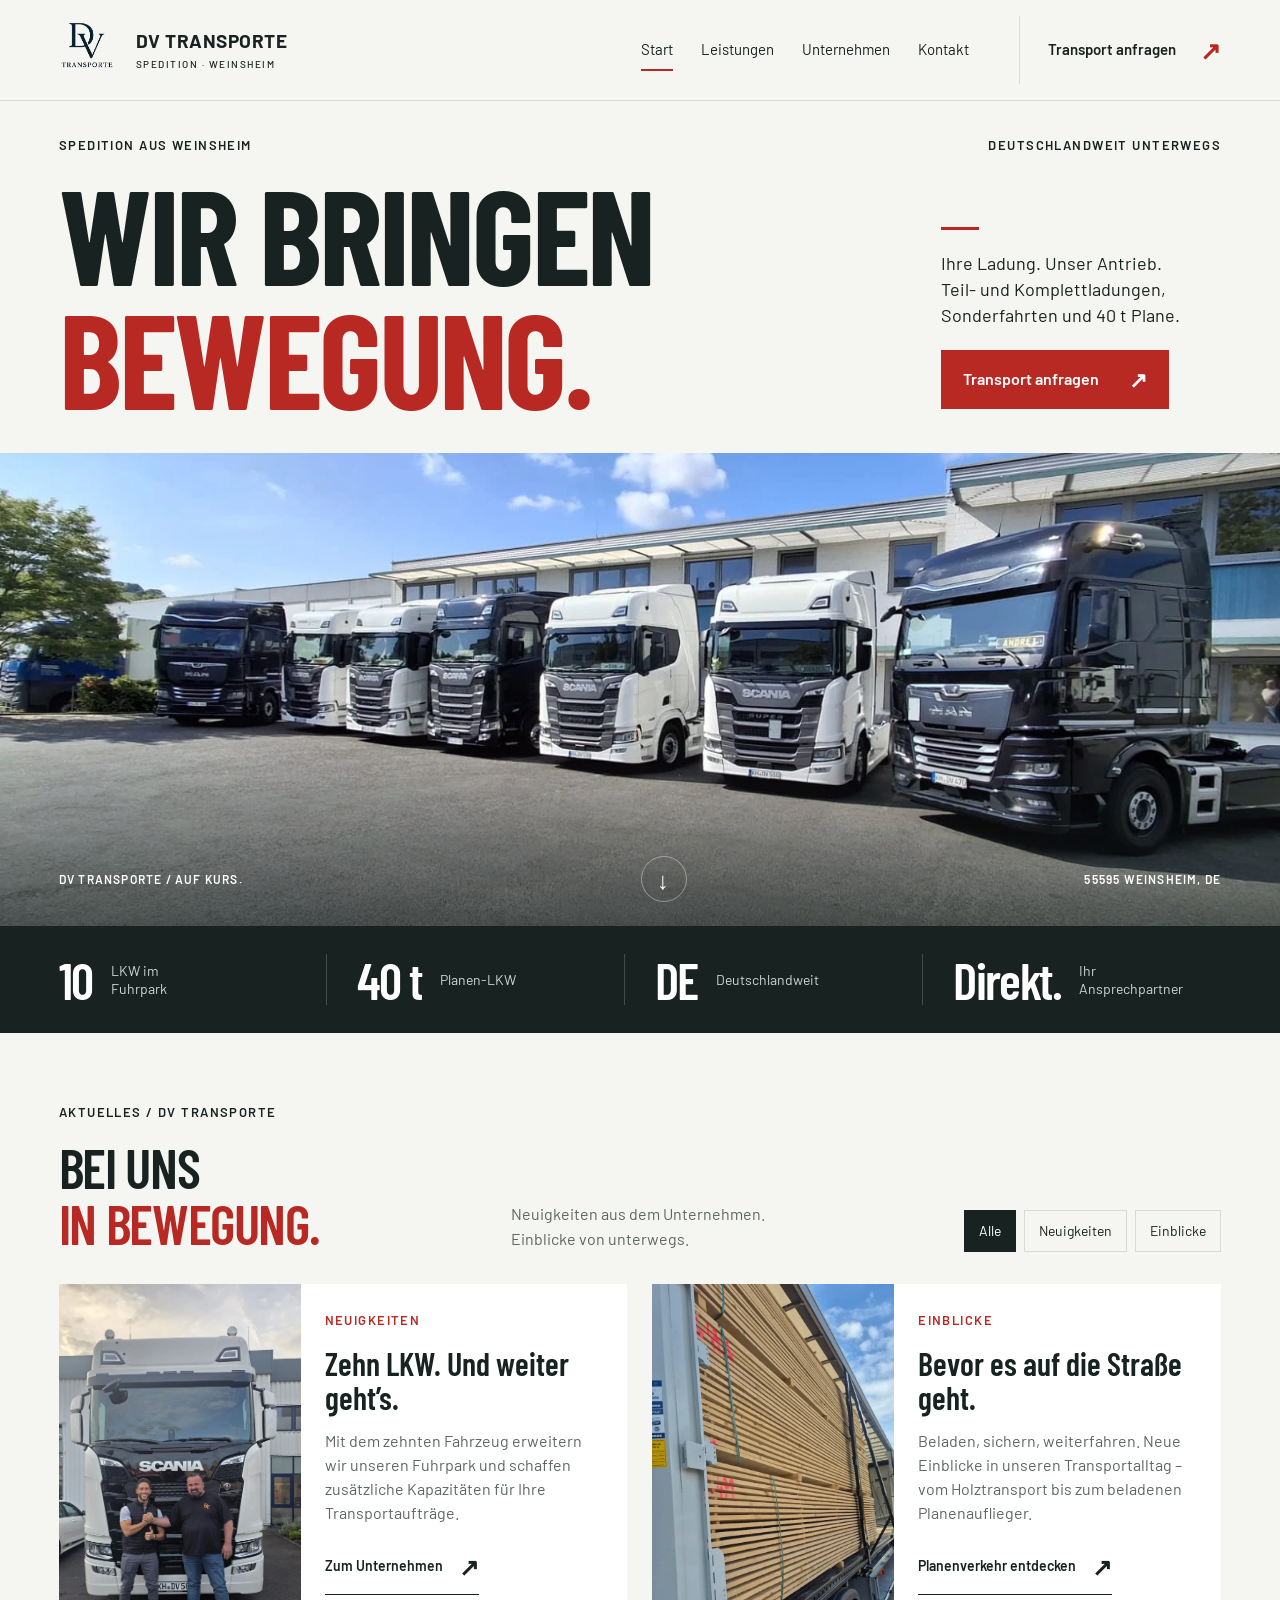
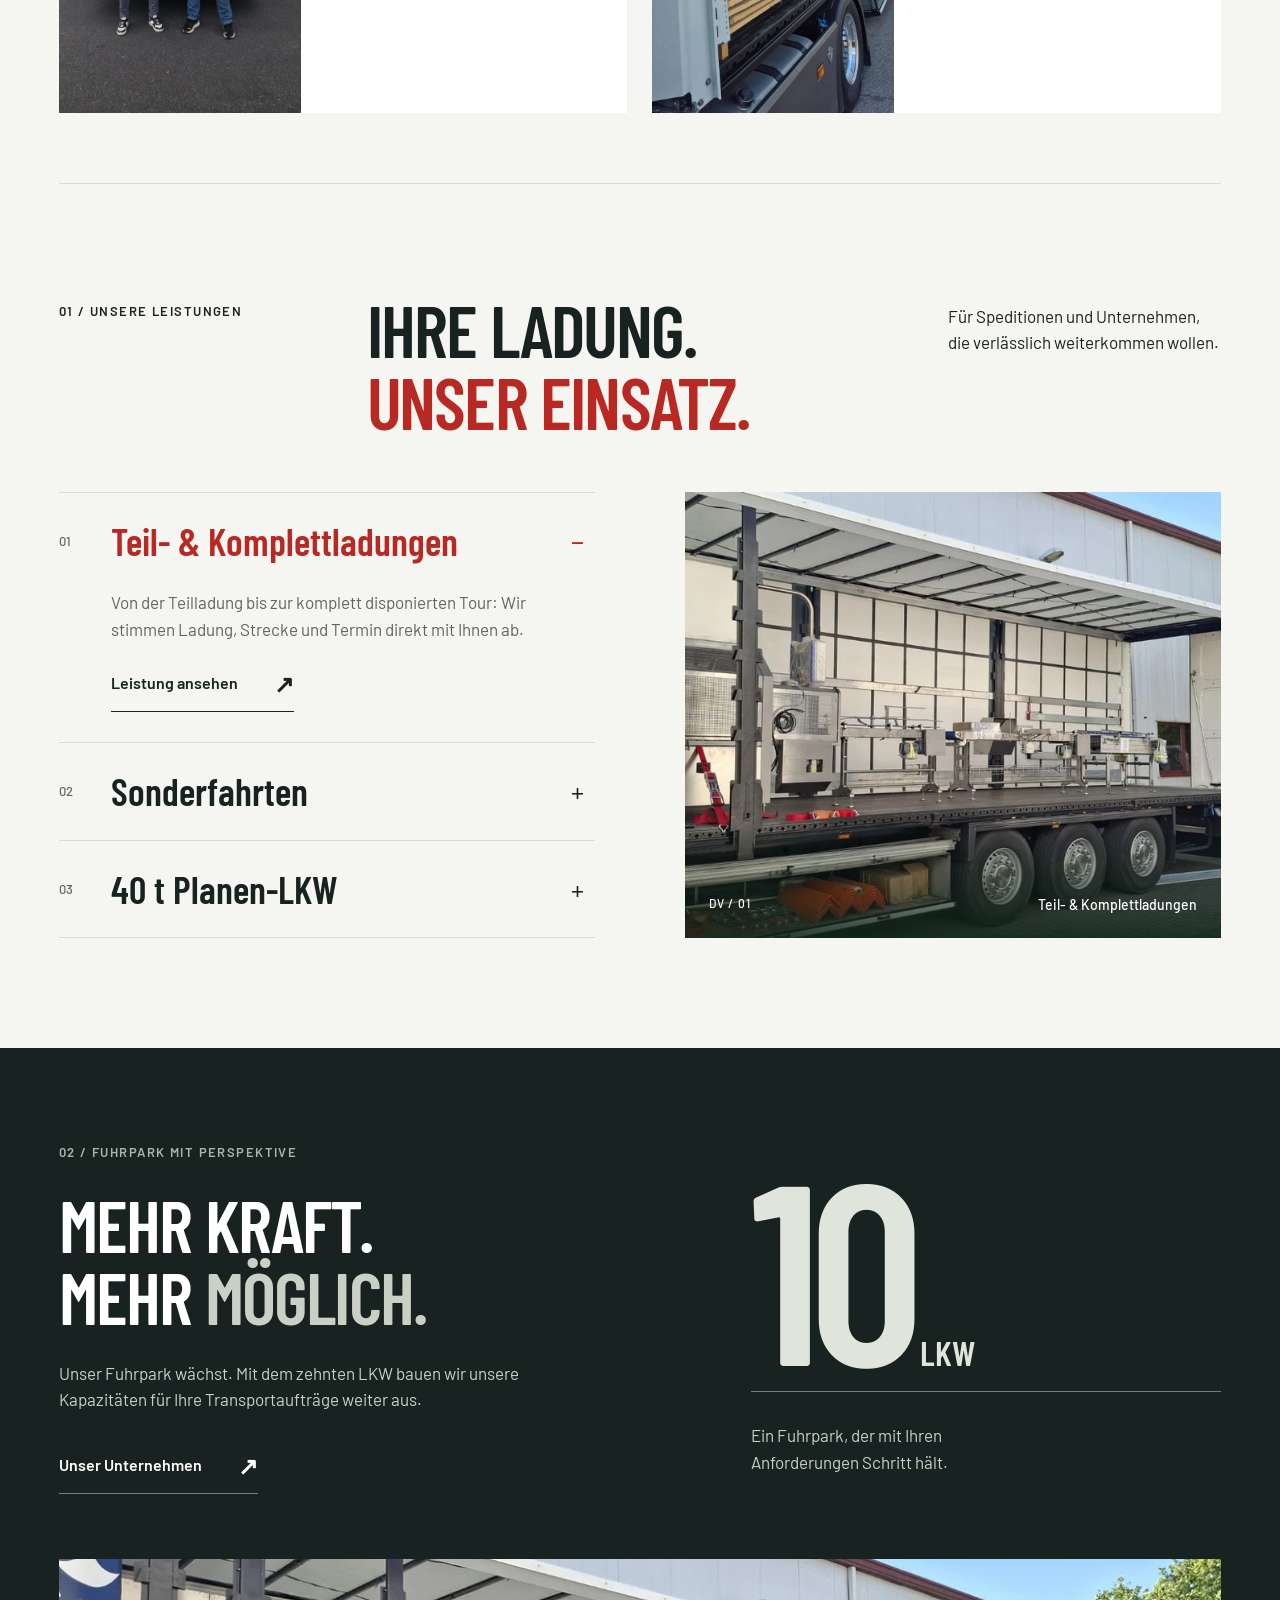
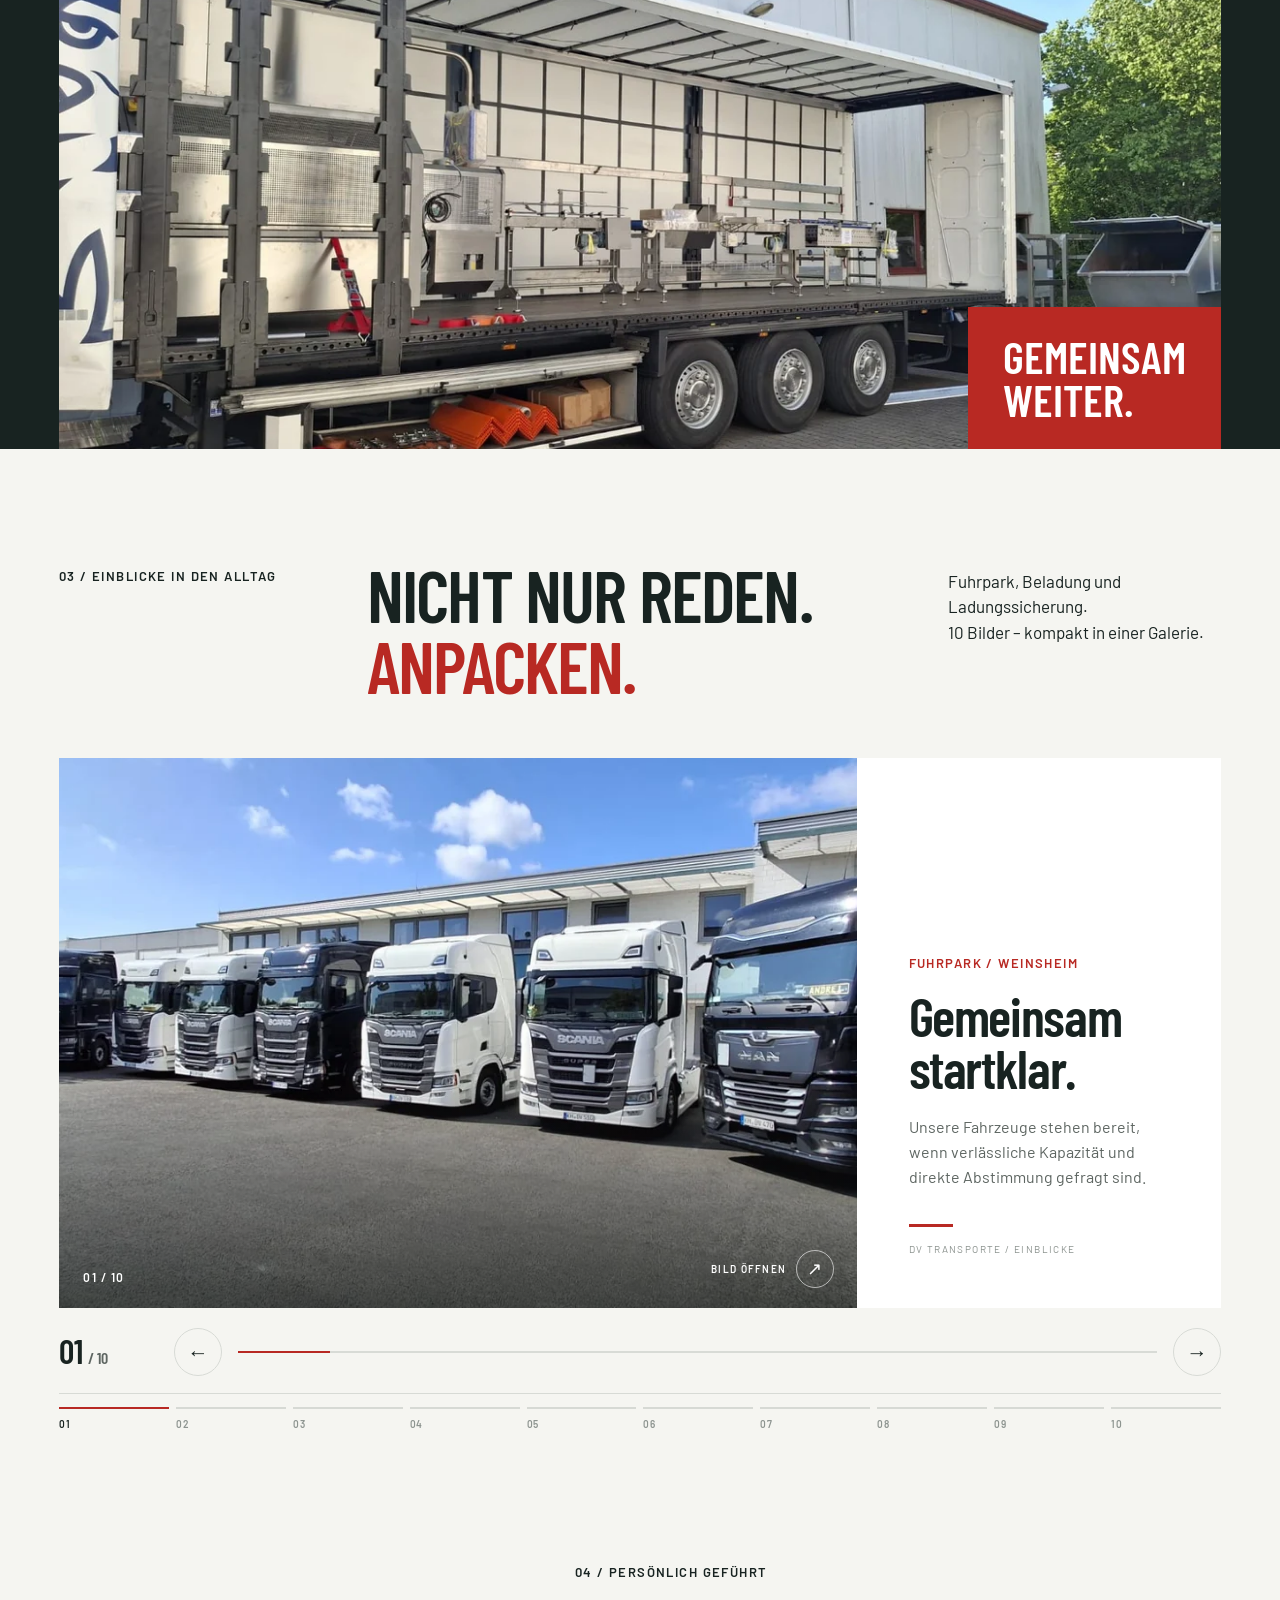
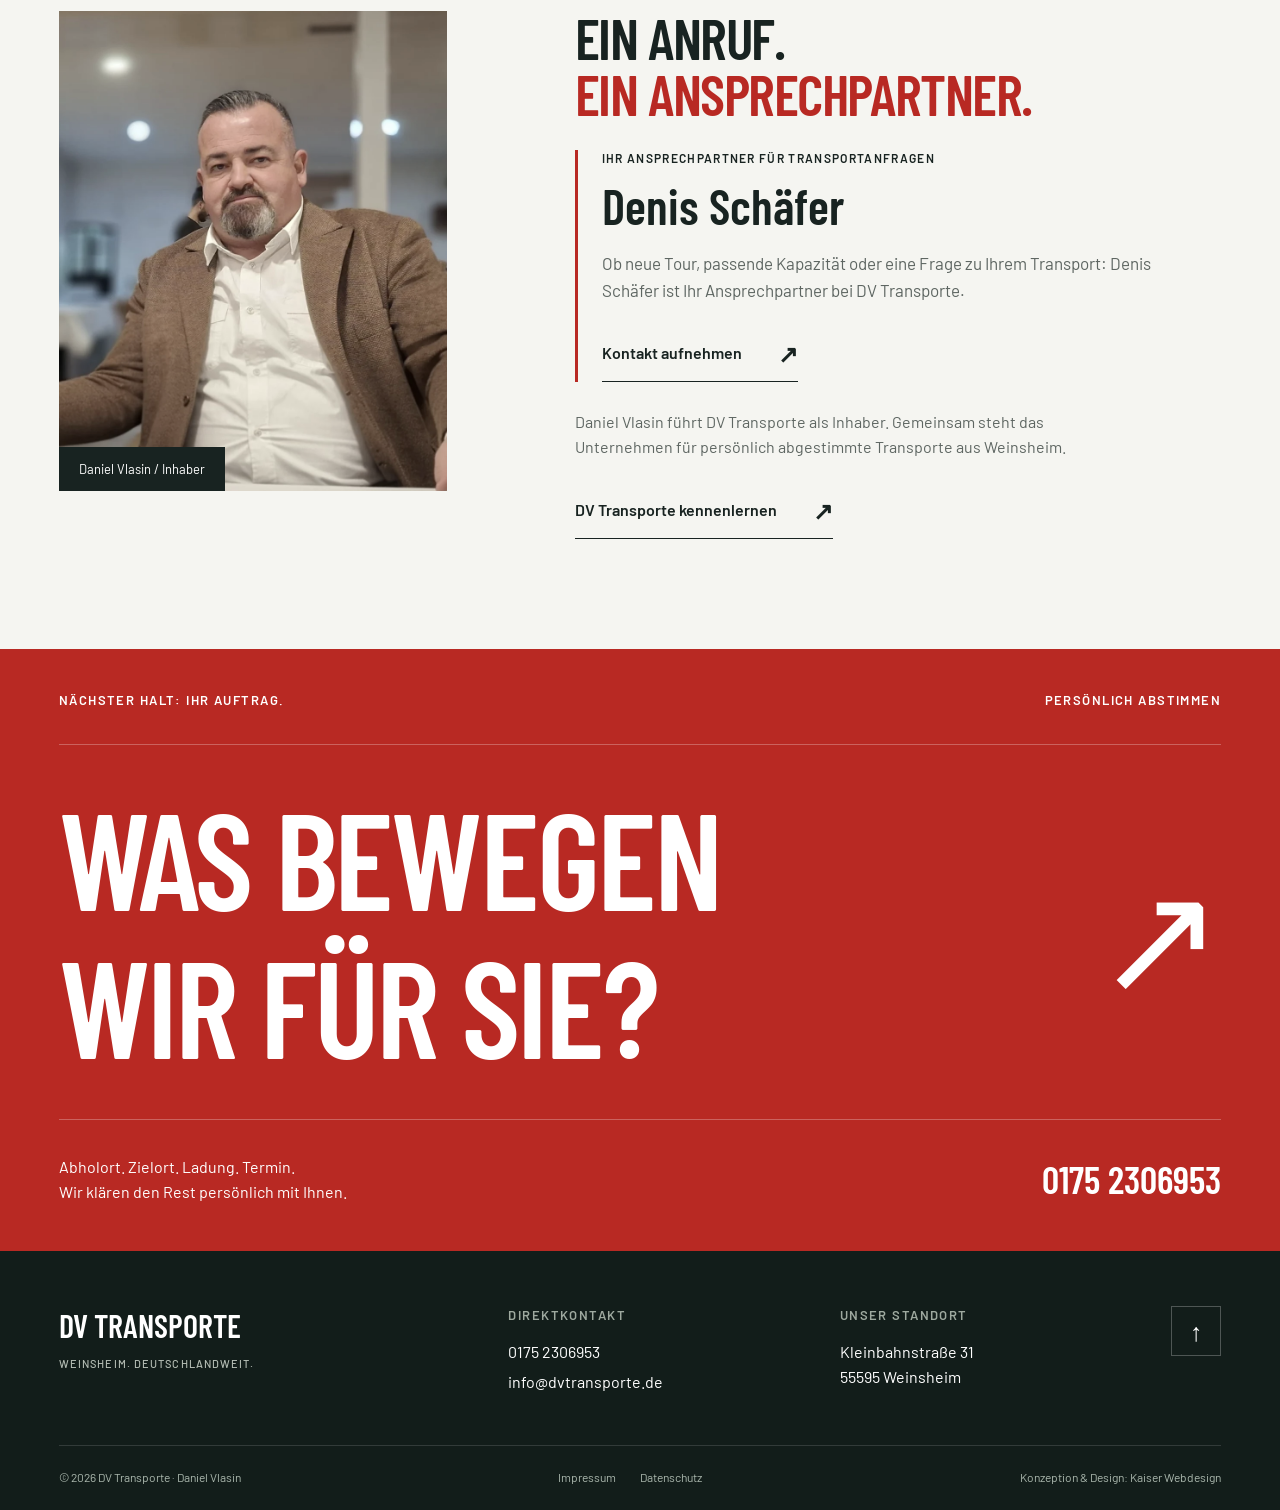
==== commit b672178f: "Replace homepage with latest DV Transporte design" ====
--- a/index.html
+++ b/index.html
@@ -16,10 +16,23 @@
   <meta property="og:url" content="https://dvtransporte.de/">
   <meta property="og:image" content="https://dvtransporte.de/assets/images/social-preview.webp">
   <meta name="twitter:card" content="summary_large_image">
-  <link rel="stylesheet" href="./assets/css/fonts.css"><link rel="stylesheet" href="./assets/css/main.css">
+  <link rel="stylesheet" href="./assets/css/fonts.css"><link rel="stylesheet" href="./assets/css/main.css"><link rel="stylesheet" href="./assets/css/updates.css">
   <script type="application/ld+json">{"@context":"https://schema.org","@graph":[{"@type":"LocalBusiness","@id":"https://dvtransporte.de/#business","name":"DV Transporte","url":"https://dvtransporte.de/","logo":"https://dvtransporte.de/assets/images/dv-transporte-logo-transparent.png","image":"https://dvtransporte.de/assets/images/social-preview.webp","telephone":"+491752306953","email":"info@dvtransporte.de","address":{"@type":"PostalAddress","streetAddress":"Kleinbahnstraße 31","postalCode":"55595","addressLocality":"Weinsheim","addressCountry":"DE"},"areaServed":{"@type":"Country","name":"Deutschland"},"description":"Klassische Speditionsleistungen mit Schwerpunkt auf Teil- und Komplettladungen, Sonderfahrten und 40 t Planen-LKW."},{"@type":"WebSite","@id":"https://dvtransporte.de/#website","url":"https://dvtransporte.de/","name":"DV Transporte","inLanguage":"de-DE","publisher":{"@id":"https://dvtransporte.de/#business"}},{"@type":"WebPage","@id":"https://dvtransporte.de/#webpage","url":"https://dvtransporte.de/","name":"DV Transporte Weinsheim | Spedition für Teil- & Komplettladungen","isPartOf":{"@id":"https://dvtransporte.de/#website"},"about":{"@id":"https://dvtransporte.de/#business"},"inLanguage":"de-DE"}]}</script>
-</head><body id="top"><a class="skip-link" href="#main">Zum Inhalt</a><header class="site-header"><div class="header-inner"><a class="brand" href="./index.html" aria-label="DV Transporte – Startseite"><img src="./assets/images/dv-transporte-logo-transparent.png" alt="DV Transporte" width="62" height="62"><span>DV TRANSPORTE<small>SPEDITION · WEINSHEIM</small></span></a><nav id="navigation" aria-label="Hauptnavigation"><a href="./index.html" aria-current="page">Start</a><a href="./leistungen/index.html" >Leistungen</a><a href="./unternehmen/index.html" >Unternehmen</a><a href="./kontakt/index.html" >Kontakt</a></nav><a class="header-contact" href="./kontakt/index.html#anfrage">Transport anfragen <span aria-hidden="true">↗</span></a><button class="menu-toggle" aria-expanded="false" aria-controls="navigation">Menü <span aria-hidden="true">＋</span></button></div><div class="scroll-progress" aria-hidden="true"></div></header><main id="main"><section class="home-hero"><div class="container hero-heading"><div class="hero-meta"><span class="label">Spedition aus Weinsheim</span><span class="label">Deutschlandweit unterwegs</span></div><div class="hero-title-row"><h1>WIR BRINGEN<br><span>BEWEGUNG.</span></h1><div class="hero-intro"><span class="micro-line"></span><p>Ihre Ladung. Unser Antrieb.<br>Teil- und Komplettladungen,<br>Sonderfahrten und 40 t Plane.</p><a class="button" href="./kontakt/index.html#anfrage">Transport anfragen<span aria-hidden="true">↗</span></a></div></div></div><div class="hero-photo"><img class="" src="./assets/images/hero-home.webp" alt="Der Fuhrpark von DV Transporte am Standort Weinsheim" loading="eager" decoding="async" fetchpriority="high"><div class="photo-caption"><span>DV TRANSPORTE / AUF KURS.</span><a href="#leistungen" aria-label="Leistungen entdecken">↓</a><span>55595 WEINSHEIM, DE</span></div></div><div class="spec-strip"><div><strong>10</strong><span>LKW im Fuhrpark</span></div><div><strong>40 t</strong><span>Planen-LKW</span></div><div><strong>DE</strong><span>Deutschlandweit</span></div><div><strong>Direkt.</strong><span>Ihr Ansprechpartner</span></div></div></section>
-<section class="section container" id="leistungen"><div class="section-heading"><span class="label">01 / Unsere Leistungen</span><h2>IHRE LADUNG.<br><span>UNSER EINSATZ.</span></h2><p>Für Speditionen und Unternehmen,<br>die verlässlich weiterkommen wollen.</p></div><div class="service-layout"><div class="service-list"><h3><button class="service-select" id="select-teil-komplett" aria-expanded="true" aria-controls="panel-teil-komplett" data-service="0"><span class="service-no">01</span><span>Teil- & Komplettladungen</span><span class="service-symbol" aria-hidden="true">−</span></button></h3><div class="service-copy" id="panel-teil-komplett" role="region" aria-labelledby="select-teil-komplett"><p>Von der Teilladung bis zur komplett disponierten Tour: Wir stimmen Ladung, Strecke und Termin direkt mit Ihnen ab.</p><a class="text-link" href="./leistungen/index.html#teil-komplett">Leistung ansehen<span aria-hidden="true">↗</span></a></div><h3><button class="service-select" id="select-sonderfahrten" aria-expanded="false" aria-controls="panel-sonderfahrten" data-service="1"><span class="service-no">02</span><span>Sonderfahrten</span><span class="service-symbol" aria-hidden="true">+</span></button></h3><div class="service-copy" id="panel-sonderfahrten" role="region" aria-labelledby="select-sonderfahrten" hidden><p>Besondere Zeitfenster oder ein individueller Ablauf? Wir klären die Anforderungen und stimmen Ihre Sonderfahrt persönlich mit Ihnen ab.</p><a class="text-link" href="./leistungen/index.html#sonderfahrten">Leistung ansehen<span aria-hidden="true">↗</span></a></div><h3><button class="service-select" id="select-plane-40t" aria-expanded="false" aria-controls="panel-plane-40t" data-service="2"><span class="service-no">03</span><span>40 t Planen-LKW</span><span class="service-symbol" aria-hidden="true">+</span></button></h3><div class="service-copy" id="panel-plane-40t" role="region" aria-labelledby="select-plane-40t" hidden><p>Unsere Planen-LKW sind für den klassischen Speditionsalltag im Einsatz. Passende Kapazitäten und Abläufe besprechen wir passend zu Ihrer Ladung.</p><a class="text-link" href="./leistungen/index.html#plane-40t">Leistung ansehen<span aria-hidden="true">↗</span></a></div></div><div class="service-visual"><figure class="service-image" data-service-image="0"><img class="" src="./assets/images/machine-load.webp" alt="Beladener DV Transporte Auflieger mit technischer Anlage" loading="lazy" decoding="async"><figcaption><span>DV / 01</span>Teil- & Komplettladungen</figcaption></figure><figure class="service-image" data-service-image="1" hidden><img class="" src="./assets/images/special-crane.webp" alt="Beladung eines Planenaufliegers mit einem Kran" loading="lazy" decoding="async"><figcaption><span>DV / 02</span>Sonderfahrten</figcaption></figure><figure class="service-image" data-service-image="2" hidden><img class="" src="./assets/images/operations-pipes.webp" alt="Gesicherte Rohre im Planenauflieger" loading="lazy" decoding="async"><figcaption><span>DV / 03</span>40 t Planen-LKW</figcaption></figure></div></div></section>
-<section class="fleet-section"><div class="container fleet-grid"><div class="fleet-copy"><span class="label">02 / Fuhrpark mit Perspektive</span><h2>MEHR KRAFT.<br>MEHR <span>MÖGLICH.</span></h2><p>Unser Fuhrpark wächst. Mit dem zehnten LKW bauen wir unsere Kapazitäten für Ihre Transportaufträge weiter aus.</p><a class="text-link light" href="./unternehmen/index.html">Unser Unternehmen<span aria-hidden="true">↗</span></a></div><div class="fleet-number"><strong>10<span> LKW</span></strong><p>Ein Fuhrpark, der mit Ihren<br>Anforderungen Schritt hält.</p></div></div><div class="container fleet-photo"><img class="" src="./assets/images/fleet-three.webp" alt="Drei Fahrzeuge aus dem Fuhrpark von DV Transporte" loading="lazy" decoding="async"><span class="fleet-stamp">GEMEINSAM<br>WEITER.</span></div></section>
-<section class="section container"><div class="section-heading gallery-heading"><span class="label">03 / Einblicke in den Alltag</span><h2>NICHT NUR REDEN.<br><span>ANPACKEN.</span></h2><p>Vom Beladen bis zur nächsten Tour.<br>Ein Blick auf unsere Arbeit.</p></div><div class="gallery"><a class="gallery-item" href="./assets/images/forklift-load.webp" data-lightbox data-caption="Be- und Entladung"><img class="" src="./assets/images/forklift-load.webp" alt="Be- und Entladung" loading="lazy" decoding="async"><span><b>Be- und Entladung</b><span aria-hidden="true">＋</span></span></a><a class="gallery-item" href="./assets/images/operations-pipes.webp" data-lightbox data-caption="Ladungssicherung"><img class="" src="./assets/images/operations-pipes.webp" alt="Ladungssicherung" loading="lazy" decoding="async"><span><b>Ladungssicherung</b><span aria-hidden="true">＋</span></span></a><a class="gallery-item" href="./assets/images/red-truck.webp" data-lightbox data-caption="Unterwegs mit DV"><img class="" src="./assets/images/red-truck.webp" alt="Unterwegs mit DV" loading="lazy" decoding="async"><span><b>Unterwegs mit DV</b><span aria-hidden="true">＋</span></span></a></div></section>
-<section class="owner-section container"><div class="owner-photo"><img class="" src="./assets/images/owner-portrait.webp" alt="Daniel Vlasin, Inhaber von DV Transporte" loading="lazy" decoding="async"><span>Daniel Vlasin / Inhaber</span></div><div class="owner-copy"><span class="label">04 / Persönlich geführt</span><h2>EIN ANRUF.<br><span>EIN ANSPRECHPARTNER.</span></h2><p>Hinter DV Transporte steht Daniel Vlasin. Bei uns sprechen Sie direkt mit dem Menschen, der Ihren Auftrag mit Ihnen abstimmt.</p><p>Aus Weinsheim heraus organisieren wir Transporte in ganz Deutschland. Mit kurzen Wegen in der Kommunikation und einem klaren Blick für das, was Ihre Tour braucht.</p><a class="text-link" href="./unternehmen/index.html">DV Transporte kennenlernen<span aria-hidden="true">↗</span></a></div></section><section class="contact-cta"><div class="container"><div class="cta-top"><span class="label">Nächster Halt: Ihr Auftrag.</span><span class="label">Persönlich abstimmen</span></div><a class="cta-title" href="./kontakt/index.html#anfrage">WAS BEWEGEN<br>WIR FÜR SIE?<span aria-hidden="true">↗</span></a><div class="cta-bottom"><p>Abholort. Zielort. Ladung. Termin.<br>Wir klären den Rest persönlich mit Ihnen.</p><a href="tel:+491752306953">0175 2306953</a></div></div></section></main><footer class="footer"><div class="container footer-top"><a class="footer-wordmark" href="./index.html">DV TRANSPORTE<span>WEINSHEIM. DEUTSCHLANDWEIT.</span></a><div><span class="label">Direktkontakt</span><a href="tel:+491752306953">0175 2306953</a><a href="mailto:info@dvtransporte.de">info@dvtransporte.de</a></div><div><span class="label">Unser Standort</span><p>Kleinbahnstraße 31<br>55595 Weinsheim</p></div><a class="top-link" href="#top" aria-label="Zurück nach oben">↑</a></div><div class="container footer-bottom"><span>© <span data-year>2026</span> DV Transporte · Daniel Vlasin</span><div><a href="./impressum/index.html">Impressum</a><a href="./datenschutz/index.html">Datenschutz</a></div><span>Konzeption & Design: Kaiser Webdesign</span></div></footer><dialog class="lightbox" aria-label="Bildergalerie"><button class="lightbox-close" aria-label="Galerie schließen">✕</button><button class="lightbox-prev" aria-label="Vorheriges Bild">←</button><figure><img alt=""><figcaption></figcaption></figure><button class="lightbox-next" aria-label="Nächstes Bild">→</button></dialog><script src="./assets/js/main.js" defer></script></body></html>+</head><body id="top"><a class="skip-link" href="#main">Zum Inhalt</a><header class="site-header"><div class="header-inner"><a class="brand" href="./index.html" aria-label="DV Transporte – Startseite"><img src="./assets/images/dv-transporte-logo-transparent.png" alt="DV Transporte" width="62" height="62"><span>DV TRANSPORTE<small>SPEDITION · WEINSHEIM</small></span></a><nav id="navigation" aria-label="Hauptnavigation"><a href="./index.html" aria-current="page">Start</a><a href="./leistungen/index.html">Leistungen</a><a href="./unternehmen/index.html">Unternehmen</a><a href="./kontakt/index.html">Kontakt</a></nav><a class="header-contact" href="./kontakt/index.html#anfrage">Transport anfragen <span aria-hidden="true">↗</span></a><button class="menu-toggle" aria-expanded="false" aria-controls="navigation">Menü <span aria-hidden="true">＋</span></button></div><div class="scroll-progress" aria-hidden="true"></div></header><main id="main"><section class="home-hero"><div class="container hero-heading"><div class="hero-meta"><span class="label">Spedition aus Weinsheim</span><span class="label">Deutschlandweit unterwegs</span></div><div class="hero-title-row"><h1>WIR BRINGEN<br><span>BEWEGUNG.</span></h1><div class="hero-intro"><span class="micro-line"></span><p>Ihre Ladung. Unser Antrieb.<br>Teil- und Komplettladungen,<br>Sonderfahrten und 40 t Plane.</p><a class="button" href="./kontakt/index.html#anfrage">Transport anfragen<span aria-hidden="true">↗</span></a></div></div></div><div class="hero-photo"><img src="./assets/images/hero-home.webp" alt="Der Fuhrpark von DV Transporte am Standort Weinsheim" loading="eager" decoding="async" fetchpriority="high"><div class="photo-caption"><span>DV TRANSPORTE / AUF KURS.</span><a href="#leistungen" aria-label="Leistungen entdecken">↓</a><span>55595 WEINSHEIM, DE</span></div></div><div class="spec-strip"><div><strong>10</strong><span>LKW im Fuhrpark</span></div><div><strong>40 t</strong><span>Planen-LKW</span></div><div><strong>DE</strong><span>Deutschlandweit</span></div><div><strong>Direkt.</strong><span>Ihr Ansprechpartner</span></div></div></section>
+<section class="news-section container" id="aktuelles" aria-labelledby="news-title"><div class="news-heading"><div><span class="label">Aktuelles / DV Transporte</span><h2 id="news-title">BEI UNS<br><span>IN BEWEGUNG.</span></h2></div><p>Neuigkeiten aus dem Unternehmen.<br>Einblicke von unterwegs.</p><div class="news-filters" aria-label="Beiträge filtern" hidden></div></div><div class="news-grid" id="news-list"></div><noscript><p>Unser Fuhrpark wächst auf zehn LKW. Mehr dazu erfahren Sie auf der <a class="text-link" href="./unternehmen/index.html">Unternehmensseite</a>.</p></noscript></section>
+<section class="section container" id="leistungen"><div class="section-heading"><span class="label">01 / Unsere Leistungen</span><h2>IHRE LADUNG.<br><span>UNSER EINSATZ.</span></h2><p>Für Speditionen und Unternehmen,<br>die verlässlich weiterkommen wollen.</p></div><div class="service-layout"><div class="service-list"><h3><button class="service-select" id="select-teil-komplett" aria-expanded="true" aria-controls="panel-teil-komplett" data-service="0"><span class="service-no">01</span><span>Teil- & Komplettladungen</span><span class="service-symbol" aria-hidden="true">−</span></button></h3><div class="service-copy" id="panel-teil-komplett" role="region" aria-labelledby="select-teil-komplett"><p>Von der Teilladung bis zur komplett disponierten Tour: Wir stimmen Ladung, Strecke und Termin direkt mit Ihnen ab.</p><a class="text-link" href="./leistungen/index.html#teil-komplett">Leistung ansehen<span aria-hidden="true">↗</span></a></div><h3><button class="service-select" id="select-sonderfahrten" aria-expanded="false" aria-controls="panel-sonderfahrten" data-service="1"><span class="service-no">02</span><span>Sonderfahrten</span><span class="service-symbol" aria-hidden="true">+</span></button></h3><div class="service-copy" id="panel-sonderfahrten" role="region" aria-labelledby="select-sonderfahrten" hidden><p>Besondere Zeitfenster oder ein individueller Ablauf? Wir klären die Anforderungen und stimmen Ihre Sonderfahrt persönlich mit Ihnen ab.</p><a class="text-link" href="./leistungen/index.html#sonderfahrten">Leistung ansehen<span aria-hidden="true">↗</span></a></div><h3><button class="service-select" id="select-plane-40t" aria-expanded="false" aria-controls="panel-plane-40t" data-service="2"><span class="service-no">03</span><span>40 t Planen-LKW</span><span class="service-symbol" aria-hidden="true">+</span></button></h3><div class="service-copy" id="panel-plane-40t" role="region" aria-labelledby="select-plane-40t" hidden><p>Unsere Planen-LKW sind für den klassischen Speditionsalltag im Einsatz. Passende Kapazitäten und Abläufe besprechen wir passend zu Ihrer Ladung.</p><a class="text-link" href="./leistungen/index.html#plane-40t">Leistung ansehen<span aria-hidden="true">↗</span></a></div></div><div class="service-visual"><figure class="service-image" data-service-image="0"><img src="./assets/images/machine-load.webp" alt="Beladener DV Transporte Auflieger mit technischer Anlage" loading="lazy" decoding="async"><figcaption><span>DV / 01</span>Teil- & Komplettladungen</figcaption></figure><figure class="service-image" data-service-image="1" hidden><img src="./assets/images/special-crane.webp" alt="Beladung eines Planenaufliegers mit einem Kran" loading="lazy" decoding="async"><figcaption><span>DV / 02</span>Sonderfahrten</figcaption></figure><figure class="service-image" data-service-image="2" hidden><img src="./assets/images/operations-pipes.webp" alt="Gesicherte Rohre im Planenauflieger" loading="lazy" decoding="async"><figcaption><span>DV / 03</span>40 t Planen-LKW</figcaption></figure></div></div></section>
+<section class="fleet-section"><div class="container fleet-grid"><div class="fleet-copy"><span class="label">02 / Fuhrpark mit Perspektive</span><h2>MEHR KRAFT.<br>MEHR <span>MÖGLICH.</span></h2><p>Unser Fuhrpark wächst. Mit dem zehnten LKW bauen wir unsere Kapazitäten für Ihre Transportaufträge weiter aus.</p><a class="text-link light" href="./unternehmen/index.html">Unser Unternehmen<span aria-hidden="true">↗</span></a></div><div class="fleet-number"><strong>10<span> LKW</span></strong><p>Ein Fuhrpark, der mit Ihren<br>Anforderungen Schritt hält.</p></div></div><div class="container fleet-photo"><img src="./assets/images/machine-load.webp" alt="DV Transporte LKW bei der Beladung in einer Halle" loading="lazy" decoding="async"><span class="fleet-stamp">GEMEINSAM<br>WEITER.</span></div></section>
+<section class="section container gallery-section" id="einblicke"><div class="section-heading gallery-heading"><span class="label">03 / Einblicke in den Alltag</span><h2>NICHT NUR REDEN.<br><span>ANPACKEN.</span></h2><p>Fuhrpark, Beladung und Ladungssicherung.<br>10 Bilder – kompakt in einer Galerie.</p></div>
+<div class="gallery-slider" data-gallery-slider data-direction="next" tabindex="0" aria-label="Einblicke in den Arbeitsalltag von DV Transporte" aria-roledescription="Karussell"><div class="gallery-slider__viewport"><article class="gallery-slide is-active" data-gallery-slide aria-hidden="false">
+<a class="gallery-slide__media" href="./assets/images/fleet-wide.webp" data-lightbox data-caption="Fuhrpark — Gemeinsam startklar"><img src="./assets/images/fleet-wide.webp" alt="Mehrere LKW von DV Transporte auf dem Betriebsgelände" loading="lazy" decoding="async"><span class="gallery-slide__number">01 / 10</span><span class="gallery-slide__zoom" aria-hidden="true">BILD ÖFFNEN <b>↗</b></span></a><div class="gallery-slide__copy"><span class="label">Fuhrpark / Weinsheim</span><h3>Gemeinsam startklar.</h3><p>Unsere Fahrzeuge stehen bereit, wenn verlässliche Kapazität und direkte Abstimmung gefragt sind.</p><span class="gallery-slide__rule" aria-hidden="true"></span><small>DV TRANSPORTE / EINBLICKE</small></div>
+</article><article class="gallery-slide gallery-slide--portrait" data-gallery-slide aria-hidden="true"><a class="gallery-slide__media" href="./assets/images/curtain-load.webp" data-lightbox data-caption="Beladung — Offen für jede Aufgabe" tabindex="-1"><img src="./assets/images/curtain-load.webp" alt="Geöffneter Planenauflieger von DV Transporte bei der Beladung" loading="lazy" decoding="async"><span class="gallery-slide__number">02 / 10</span><span class="gallery-slide__zoom" aria-hidden="true">BILD ÖFFNEN <b>↗</b></span></a><div class="gallery-slide__copy"><span class="label">Beladung / Plane</span><h3>Offen für jede Aufgabe.</h3><p>Seitlich zugänglich und sauber vorbereitet – damit Be- und Entladung ohne Umwege läuft.</p><span class="gallery-slide__rule" aria-hidden="true"></span><small>DV TRANSPORTE / EINBLICKE</small></div>
+</article><article class="gallery-slide" data-gallery-slide aria-hidden="true"><a class="gallery-slide__media" href="./assets/images/load-wood-side.webp" data-lightbox data-caption="Holztransport — Länge braucht Planung" tabindex="-1"><img src="./assets/images/load-wood-side.webp" alt="Gesicherte Holzladung auf einem DV Transporte Auflieger" loading="lazy" decoding="async"><span class="gallery-slide__number">03 / 10</span><span class="gallery-slide__zoom" aria-hidden="true">BILD ÖFFNEN <b>↗</b></span></a><div class="gallery-slide__copy"><span class="label">Langgut / Holz</span><h3>Länge braucht Planung.</h3><p>Holz und Langgut werden passend verteilt und für die Strecke vorbereitet.</p><span class="gallery-slide__rule" aria-hidden="true"></span><small>DV TRANSPORTE / EINBLICKE</small></div>
+</article><article class="gallery-slide" data-gallery-slide aria-hidden="true"><a class="gallery-slide__media" href="./assets/images/load-warehouse.webp" data-lightbox data-caption="Ladungssicherung — Sicher bis zum Ziel" tabindex="-1"><img src="./assets/images/load-warehouse.webp" alt="Gesicherte Ladung in einem Planenauflieger in der Halle" loading="lazy" decoding="async"><span class="gallery-slide__number">04 / 10</span><span class="gallery-slide__zoom" aria-hidden="true">BILD ÖFFNEN <b>↗</b></span></a><div class="gallery-slide__copy"><span class="label">Sicherung / Kontrolle</span><h3>Sicher bis zum Ziel.</h3><p>Gurt für Gurt kontrolliert – denn ein guter Transport beginnt vor dem Losfahren.</p><span class="gallery-slide__rule" aria-hidden="true"></span><small>DV TRANSPORTE / EINBLICKE</small></div>
+</article><article class="gallery-slide gallery-slide--portrait" data-gallery-slide aria-hidden="true"><a class="gallery-slide__media" href="./assets/images/load-warehouse.webp" data-lightbox data-caption="Halleneinsatz — Nah dran an der Ladung" tabindex="-1"><img src="./assets/images/load-warehouse.webp" alt="DV Transporte Auflieger bei einem Halleneinsatz" loading="lazy" decoding="async"><span class="gallery-slide__number">05 / 10</span><span class="gallery-slide__zoom" aria-hidden="true">BILD ÖFFNEN <b>↗</b></span></a><div class="gallery-slide__copy"><span class="label">Halle / Logistik</span><h3>Nah dran an der Ladung.</h3><p>Beim Beladen zählen Übersicht, Abstimmung und ein sauberer Ablauf.</p><span class="gallery-slide__rule" aria-hidden="true"></span><small>DV TRANSPORTE / EINBLICKE</small></div>
+</article><article class="gallery-slide" data-gallery-slide aria-hidden="true"><a class="gallery-slide__media" href="./assets/images/operations-pipes.webp" data-lightbox data-caption="Seitenbeladung — Platz effizient genutzt" tabindex="-1"><img src="./assets/images/operations-pipes.webp" alt="Seitlich beladener DV Transporte Auflieger in einer Halle" loading="lazy" decoding="async"><span class="gallery-slide__number">06 / 10</span><span class="gallery-slide__zoom" aria-hidden="true">BILD ÖFFNEN <b>↗</b></span></a><div class="gallery-slide__copy"><span class="label">Seitenbeladung / Volumen</span><h3>Platz effizient genutzt.</h3><p>Große Ladungsvolumen werden so positioniert, dass der vorhandene Raum optimal genutzt wird.</p><span class="gallery-slide__rule" aria-hidden="true"></span><small>DV TRANSPORTE / EINBLICKE</small></div>
+</article><article class="gallery-slide gallery-slide--portrait" data-gallery-slide aria-hidden="true"><a class="gallery-slide__media" href="./assets/images/truck-road.webp" data-lightbox data-caption="Unterwegs — Auf Kurs" tabindex="-1"><img src="./assets/images/truck-road.webp" alt="Scania Planen-LKW von DV Transporte auf der Straße" loading="lazy" decoding="async"><span class="gallery-slide__number">07 / 10</span><span class="gallery-slide__zoom" aria-hidden="true">BILD ÖFFNEN <b>↗</b></span></a><div class="gallery-slide__copy"><span class="label">Unterwegs / Deutschlandweit</span><h3>Auf Kurs.</h3><p>Mit 40-Tonnen-Planen-LKW deutschlandweit für Speditionen und Unternehmen unterwegs.</p><span class="gallery-slide__rule" aria-hidden="true"></span><small>DV TRANSPORTE / EINBLICKE</small></div>
+</article><article class="gallery-slide gallery-slide--portrait" data-gallery-slide aria-hidden="true"><a class="gallery-slide__media" href="./assets/images/special-crane.webp" data-lightbox data-caption="Ladungsdetail — Präzision im Kleinen" tabindex="-1"><img src="./assets/images/special-crane.webp" alt="Detailaufnahme einer Holzladung im Auflieger" loading="lazy" decoding="async"><span class="gallery-slide__number">08 / 10</span><span class="gallery-slide__zoom" aria-hidden="true">BILD ÖFFNEN <b>↗</b></span></a><div class="gallery-slide__copy"><span class="label">Detail / Ladung</span><h3>Präzision im Kleinen.</h3><p>Auch bei dicht gepackter Ladung bleiben Aufbau und Sicherung klar nachvollziehbar.</p><span class="gallery-slide__rule" aria-hidden="true"></span><small>DV TRANSPORTE / EINBLICKE</small></div>
+</article><article class="gallery-slide" data-gallery-slide aria-hidden="true"><a class="gallery-slide__media" href="./assets/images/fleet-three.webp" data-lightbox data-caption="Fuhrpark — Starke Basis" tabindex="-1"><img src="./assets/images/fleet-three.webp" alt="Drei LKW aus dem Fuhrpark von DV Transporte" loading="lazy" decoding="async"><span class="gallery-slide__number">09 / 10</span><span class="gallery-slide__zoom" aria-hidden="true">BILD ÖFFNEN <b>↗</b></span></a><div class="gallery-slide__copy"><span class="label">Fuhrpark / Kapazität</span><h3>Starke Basis.</h3><p>Ein wachsender Fuhrpark schafft Spielraum für unterschiedliche Touren und Anforderungen.</p><span class="gallery-slide__rule" aria-hidden="true"></span><small>DV TRANSPORTE / EINBLICKE</small></div>
+</article><article class="gallery-slide gallery-slide--portrait" data-gallery-slide aria-hidden="true"><a class="gallery-slide__media" href="./assets/images/load-wood-side.webp" data-lightbox data-caption="Holzladung — Geladen, gesichert, bereit" tabindex="-1"><img src="./assets/images/load-wood-side.webp" alt="Seitliche Ansicht einer dicht verladenen Holzladung" loading="lazy" decoding="async"><span class="gallery-slide__number">10 / 10</span><span class="gallery-slide__zoom" aria-hidden="true">BILD ÖFFNEN <b>↗</b></span></a><div class="gallery-slide__copy"><span class="label">Transport / Vorbereitung</span><h3>Geladen. Gesichert. Bereit.</h3><p>Wenn jedes Detail sitzt, kann die nächste Tour beginnen.</p><span class="gallery-slide__rule" aria-hidden="true"></span><small>DV TRANSPORTE / EINBLICKE</small></div>
+</article></div><div class="gallery-slider__footer"><div class="gallery-slider__counter" aria-live="polite"><strong data-gallery-current>01</strong><span>/ 10</span></div><div class="gallery-slider__controls"><button type="button" data-gallery-prev aria-label="Vorheriges Bild">←</button><div class="gallery-slider__progress" aria-hidden="true"><span data-gallery-progress></span></div><button type="button" data-gallery-next aria-label="Nächstes Bild">→</button></div></div><div class="gallery-slider__pagination" aria-label="Galeriebilder direkt auswählen"><button type="button" data-gallery-to="0" aria-label="Bild 1 von 10 anzeigen" aria-current="true"><span>01</span></button><button type="button" data-gallery-to="1" aria-label="Bild 2 von 10 anzeigen" aria-current="false"><span>02</span></button><button type="button" data-gallery-to="2" aria-label="Bild 3 von 10 anzeigen" aria-current="false"><span>03</span></button><button type="button" data-gallery-to="3" aria-label="Bild 4 von 10 anzeigen" aria-current="false"><span>04</span></button><button type="button" data-gallery-to="4" aria-label="Bild 5 von 10 anzeigen" aria-current="false"><span>05</span></button><button type="button" data-gallery-to="5" aria-label="Bild 6 von 10 anzeigen" aria-current="false"><span>06</span></button><button type="button" data-gallery-to="6" aria-label="Bild 7 von 10 anzeigen" aria-current="false"><span>07</span></button><button type="button" data-gallery-to="7" aria-label="Bild 8 von 10 anzeigen" aria-current="false"><span>08</span></button><button type="button" data-gallery-to="8" aria-label="Bild 9 von 10 anzeigen" aria-current="false"><span>09</span></button><button type="button" data-gallery-to="9" aria-label="Bild 10 von 10 anzeigen" aria-current="false"><span>10</span></button></div></div></section>
+<section class="owner-section container"><div class="owner-photo"><img src="./assets/images/owner-portrait.webp" alt="Daniel Vlasin, Inhaber von DV Transporte" loading="lazy" decoding="async"><span>Daniel Vlasin / Inhaber</span></div><div class="owner-copy"><span class="label">04 / Persönlich geführt</span><h2>EIN ANRUF.<br><span>EIN ANSPRECHPARTNER.</span></h2><div class="contact-person"><span class="label">Ihr Ansprechpartner für Transportanfragen</span><h3>Denis Schäfer</h3><p>Ob neue Tour, passende Kapazität oder eine Frage zu Ihrem Transport: Denis Schäfer ist Ihr Ansprechpartner bei DV Transporte.</p><a class="text-link" href="./kontakt/index.html#anfrage">Kontakt aufnehmen <span aria-hidden="true">↗</span></a></div><p class="owner-context">Daniel Vlasin führt DV Transporte als Inhaber. Gemeinsam steht das Unternehmen für persönlich abgestimmte Transporte aus Weinsheim.</p><a class="text-link" href="./unternehmen/index.html">DV Transporte kennenlernen<span aria-hidden="true">↗</span></a></div></section><section class="contact-cta"><div class="container"><div class="cta-top"><span class="label">Nächster Halt: Ihr Auftrag.</span><span class="label">Persönlich abstimmen</span></div><a class="cta-title" href="./kontakt/index.html#anfrage">WAS BEWEGEN<br>WIR FÜR SIE?<span aria-hidden="true">↗</span></a><div class="cta-bottom"><p>Abholort. Zielort. Ladung. Termin.<br>Wir klären den Rest persönlich mit Ihnen.</p><a href="tel:+491752306953">0175 2306953</a></div></div></section></main><footer class="footer"><div class="container footer-top"><a class="footer-wordmark" href="./index.html">DV TRANSPORTE<span>WEINSHEIM. DEUTSCHLANDWEIT.</span></a><div><span class="label">Direktkontakt</span><a href="tel:+491752306953">0175 2306953</a><a href="mailto:info@dvtransporte.de">info@dvtransporte.de</a></div><div><span class="label">Unser Standort</span><p>Kleinbahnstraße 31<br>55595 Weinsheim</p></div><a class="top-link" href="#top" aria-label="Zurück nach oben">↑</a></div><div class="container footer-bottom"><span>© <span data-year>2026</span> DV Transporte · Daniel Vlasin</span><div><a href="./impressum/index.html">Impressum</a><a href="./datenschutz/index.html">Datenschutz</a></div><span>Konzeption & Design: Kaiser Webdesign</span></div></footer><dialog class="lightbox" aria-label="Bildergalerie"><button class="lightbox-close" aria-label="Galerie schließen">✕</button><button class="lightbox-prev" aria-label="Vorheriges Bild">←</button><figure><img alt=""><figcaption></figcaption></figure><button class="lightbox-next" aria-label="Nächstes Bild">→</button></dialog><script src="./assets/js/neuigkeiten.js" defer></script><script src="./assets/js/news.js" defer></script><script src="./assets/js/main.js" defer></script></body></html>
--- a/assets/css/updates.css
+++ b/assets/css/updates.css
@@ -0,0 +1,11 @@
+/* Aktuelles and distinct company/contact roles */
+.news-section{padding-block:70px;border-bottom:1px solid var(--line)}.news-heading{display:grid;grid-template-columns:1fr 1fr auto;gap:30px;align-items:end;margin-bottom:32px}.news-heading h2{font-size:clamp(42px,4.3vw,66px);margin-top:17px;line-height:1.03}.news-heading>p{font-size:16px;color:var(--muted)}.news-filters{display:flex;flex-wrap:wrap;gap:8px}.news-filters button{border:1px solid var(--line);background:transparent;font-size:14px;padding:9px 14px}.news-filters button[aria-pressed=true]{background:var(--ink);border-color:var(--ink);color:white}.news-grid{display:grid;grid-template-columns:repeat(2,minmax(0,1fr));gap:25px}.news-card{display:grid;grid-template-columns:.85fr 1.15fr;background:white;min-width:0}.news-image{height:100%;min-height:275px;width:100%;object-fit:cover}.news-content{padding:27px 24px;min-width:0}.news-meta{display:flex;justify-content:space-between;gap:12px;flex-wrap:wrap;color:var(--red);margin-bottom:17px}.news-meta time{font-size:12px;color:var(--muted)}.news-card h3{font:600 32px/1.07 var(--display);margin-bottom:14px;overflow-wrap:anywhere}.news-card p{font-size:16px;line-height:1.5;color:var(--muted)}.news-card .text-link{font-size:14px;margin-top:14px;gap:16px}.contact-person{border-left:3px solid var(--red);padding-left:24px;margin-bottom:28px}.contact-person h3{font:600 49px/1.1 var(--display);margin:12px 0 18px}.contact-person .label{font-size:12px}.owner-context{font-size:16px!important}.contact-role{margin-top:20px;color:var(--muted)}.fleet-photo img{object-position:center 57%}
+@media(max-width:1100px){.news-heading{grid-template-columns:1fr 1fr}.news-filters{grid-column:1/-1}.news-card{display:block}.news-image{height:245px;min-height:0}.news-content{padding:25px}}
+@media(max-width:760px){.news-section{padding-block:45px}.news-heading{display:block;margin-bottom:25px}.news-heading h2{font-size:48px}.news-heading>p{margin-top:20px}.news-filters{margin-top:22px}.news-grid{grid-template-columns:1fr;gap:22px}.news-card{display:grid;grid-template-columns:100px 1fr}.news-image{height:100%;min-height:235px}.news-content{padding:21px 18px}.news-card h3{font-size:29px}.news-card p{font-size:15px}.news-card .text-link{font-size:13px}.contact-person{padding-left:18px}.contact-person h3{font-size:43px}.fleet-photo img{object-position:45% center}}
+
+/* Compact cinematic slider — 10 real-world transport moments */
+.gallery-section{overflow:hidden}.gallery-heading{margin-bottom:56px}.gallery-slider{position:relative;outline:none}.gallery-slider__viewport{position:relative;min-height:clamp(520px,43vw,650px);overflow:hidden;background:#101916}.gallery-slide{position:absolute;inset:0;display:grid;grid-template-columns:minmax(0,1.58fr) minmax(300px,.72fr);opacity:0;visibility:hidden;pointer-events:none;transform:translateX(34px) scale(.992);transition:opacity .72s ease,transform .9s cubic-bezier(.22,.72,.2,1),visibility 0s linear .9s;will-change:opacity,transform}.gallery-slider[data-direction="prev"] .gallery-slide{transform:translateX(-34px) scale(.992)}.gallery-slide.is-active{opacity:1;visibility:visible;pointer-events:auto;transform:none!important;transition-delay:0s}.gallery-slide__media{position:relative;overflow:hidden;display:block;min-width:0;background:#17201d}.gallery-slide__media:after{content:'';position:absolute;inset:58% 0 0;background:linear-gradient(transparent,rgba(7,13,11,.62));pointer-events:none}.gallery-slide__media img{width:100%;height:100%;object-fit:cover;transition:transform 7s cubic-bezier(.2,.7,.2,1),filter .5s ease}.gallery-slide.is-active .gallery-slide__media img{transform:scale(1.035)}.gallery-slide__media:hover img{filter:saturate(1.05)}.gallery-slide--portrait .gallery-slide__media{background:#111a18}.gallery-slide--portrait .gallery-slide__media img{object-fit:contain;transform:scale(1)}.gallery-slide--portrait.is-active .gallery-slide__media img{transform:scale(1.018)}.gallery-slide__number{position:absolute;left:24px;bottom:22px;z-index:2;color:white;font-size:12px;font-weight:600;letter-spacing:.13em}.gallery-slide__zoom{position:absolute;right:23px;bottom:20px;z-index:2;display:flex;align-items:center;gap:10px;color:white;font-size:10px;font-weight:600;letter-spacing:.13em}.gallery-slide__zoom b{display:grid;place-items:center;width:38px;height:38px;border:1px solid rgba(255,255,255,.6);border-radius:50%;font-size:18px;font-weight:400;transition:background .25s ease,border-color .25s ease,transform .25s ease}.gallery-slide__media:hover .gallery-slide__zoom b{background:var(--red);border-color:var(--red);transform:translate(2px,-2px)}.gallery-slide__copy{background:white;padding:clamp(34px,4vw,62px);display:flex;flex-direction:column;justify-content:flex-end;min-width:0}.gallery-slide__copy>.label{color:var(--red);margin-bottom:18px}.gallery-slide__copy h3{font:600 clamp(38px,4.25vw,66px)/.96 var(--display);letter-spacing:-.025em;max-width:450px}.gallery-slide__copy p{color:var(--muted);font-size:16px;line-height:1.55;margin-top:21px;max-width:410px}.gallery-slide__rule{display:block;width:44px;height:3px;background:var(--red);margin-top:34px}.gallery-slide__copy small{font-size:10px;letter-spacing:.14em;color:#8b928e;margin-top:15px}.gallery-slider__footer{display:flex;align-items:center;gap:30px;padding:20px 0 17px;border-bottom:1px solid var(--line)}.gallery-slider__counter{display:flex;align-items:baseline;gap:5px;min-width:85px;font-family:var(--display)}.gallery-slider__counter strong{font-size:34px;font-weight:600;line-height:1}.gallery-slider__counter span{font-size:16px;color:var(--muted)}.gallery-slider__controls{display:grid;grid-template-columns:48px minmax(140px,1fr) 48px;align-items:center;gap:16px;flex:1}.gallery-slider__controls button{width:48px;height:48px;border:1px solid var(--line);border-radius:50%;background:transparent;font-size:21px;display:grid;place-items:center;transition:background .22s,color .22s,border-color .22s,transform .22s}.gallery-slider__controls button:hover{background:var(--ink);border-color:var(--ink);color:white;transform:translateY(-2px)}.gallery-slider__progress{height:2px;background:#d8dbd6;overflow:hidden}.gallery-slider__progress span{display:block;height:100%;width:10%;background:var(--red);transition:width .65s cubic-bezier(.22,.72,.2,1)}.gallery-slider__pagination{display:grid;grid-template-columns:repeat(10,1fr);gap:7px;padding-top:13px}.gallery-slider__pagination button{position:relative;border:0;background:transparent;padding:10px 0 5px;color:#8d9490;font-size:10px;font-weight:600;letter-spacing:.08em;text-align:left}.gallery-slider__pagination button:before{content:'';position:absolute;top:0;left:0;right:0;height:2px;background:#d6d9d4;transition:background .25s,transform .25s}.gallery-slider__pagination button:hover:before,.gallery-slider__pagination button[aria-current="true"]:before{background:var(--red)}.gallery-slider__pagination button[aria-current="true"]{color:var(--ink)}
+@media(max-width:1100px){.gallery-slider__viewport{min-height:560px}.gallery-slide{grid-template-columns:minmax(0,1.38fr) minmax(290px,.7fr)}.gallery-slide__copy{padding:36px}.gallery-slide__copy h3{font-size:48px}}
+@media(max-width:760px){.gallery-heading{margin-bottom:34px}.gallery-slider__viewport{min-height:680px}.gallery-slide{grid-template-columns:1fr;grid-template-rows:390px 1fr}.gallery-slide__copy{padding:27px 23px 29px;justify-content:flex-start}.gallery-slide__copy>.label{margin-bottom:13px}.gallery-slide__copy h3{font-size:42px}.gallery-slide__copy p{font-size:15px;margin-top:14px}.gallery-slide__rule{margin-top:20px}.gallery-slide__number{left:16px;bottom:15px}.gallery-slide__zoom{right:15px;bottom:13px}.gallery-slide__zoom{font-size:0}.gallery-slide__zoom b{width:36px;height:36px}.gallery-slider__footer{gap:12px;padding-top:14px}.gallery-slider__counter{min-width:64px}.gallery-slider__counter strong{font-size:28px}.gallery-slider__controls{grid-template-columns:42px 1fr 42px;gap:10px}.gallery-slider__controls button{width:42px;height:42px}.gallery-slider__pagination{gap:4px;padding-top:10px}.gallery-slider__pagination button{padding:8px 0 3px;font-size:0}.gallery-slider__pagination button:before{height:3px}}
+@media(max-width:480px){.gallery-slider__viewport{min-height:625px}.gallery-slide{grid-template-rows:320px 1fr}.gallery-slide__copy h3{font-size:37px}.gallery-slide__copy p{font-size:14px;line-height:1.48}.gallery-slide__copy small{font-size:9px}.gallery-slider__counter span{font-size:13px}}
+@media(prefers-reduced-motion:reduce){.gallery-slide,.gallery-slide__media img,.gallery-slider__progress span,.gallery-slide__zoom b{transition:none!important;transform:none!important}}
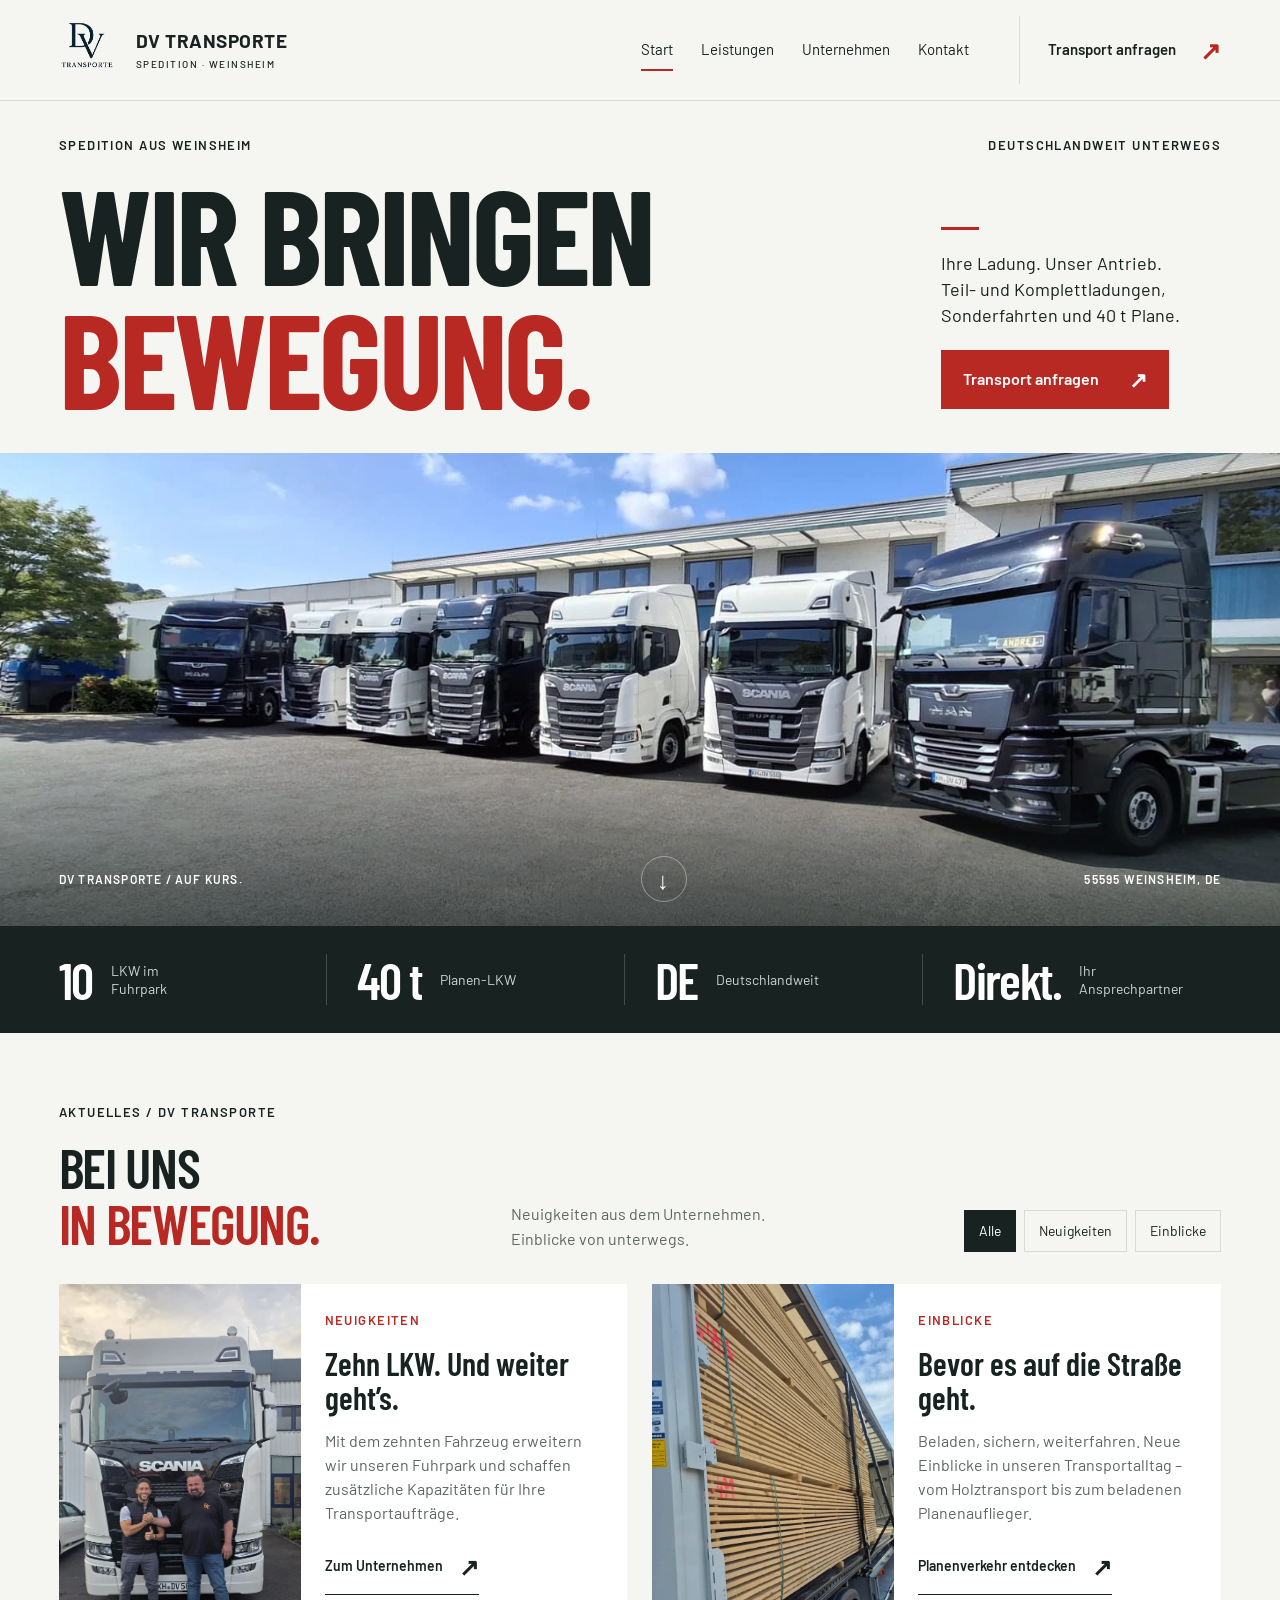
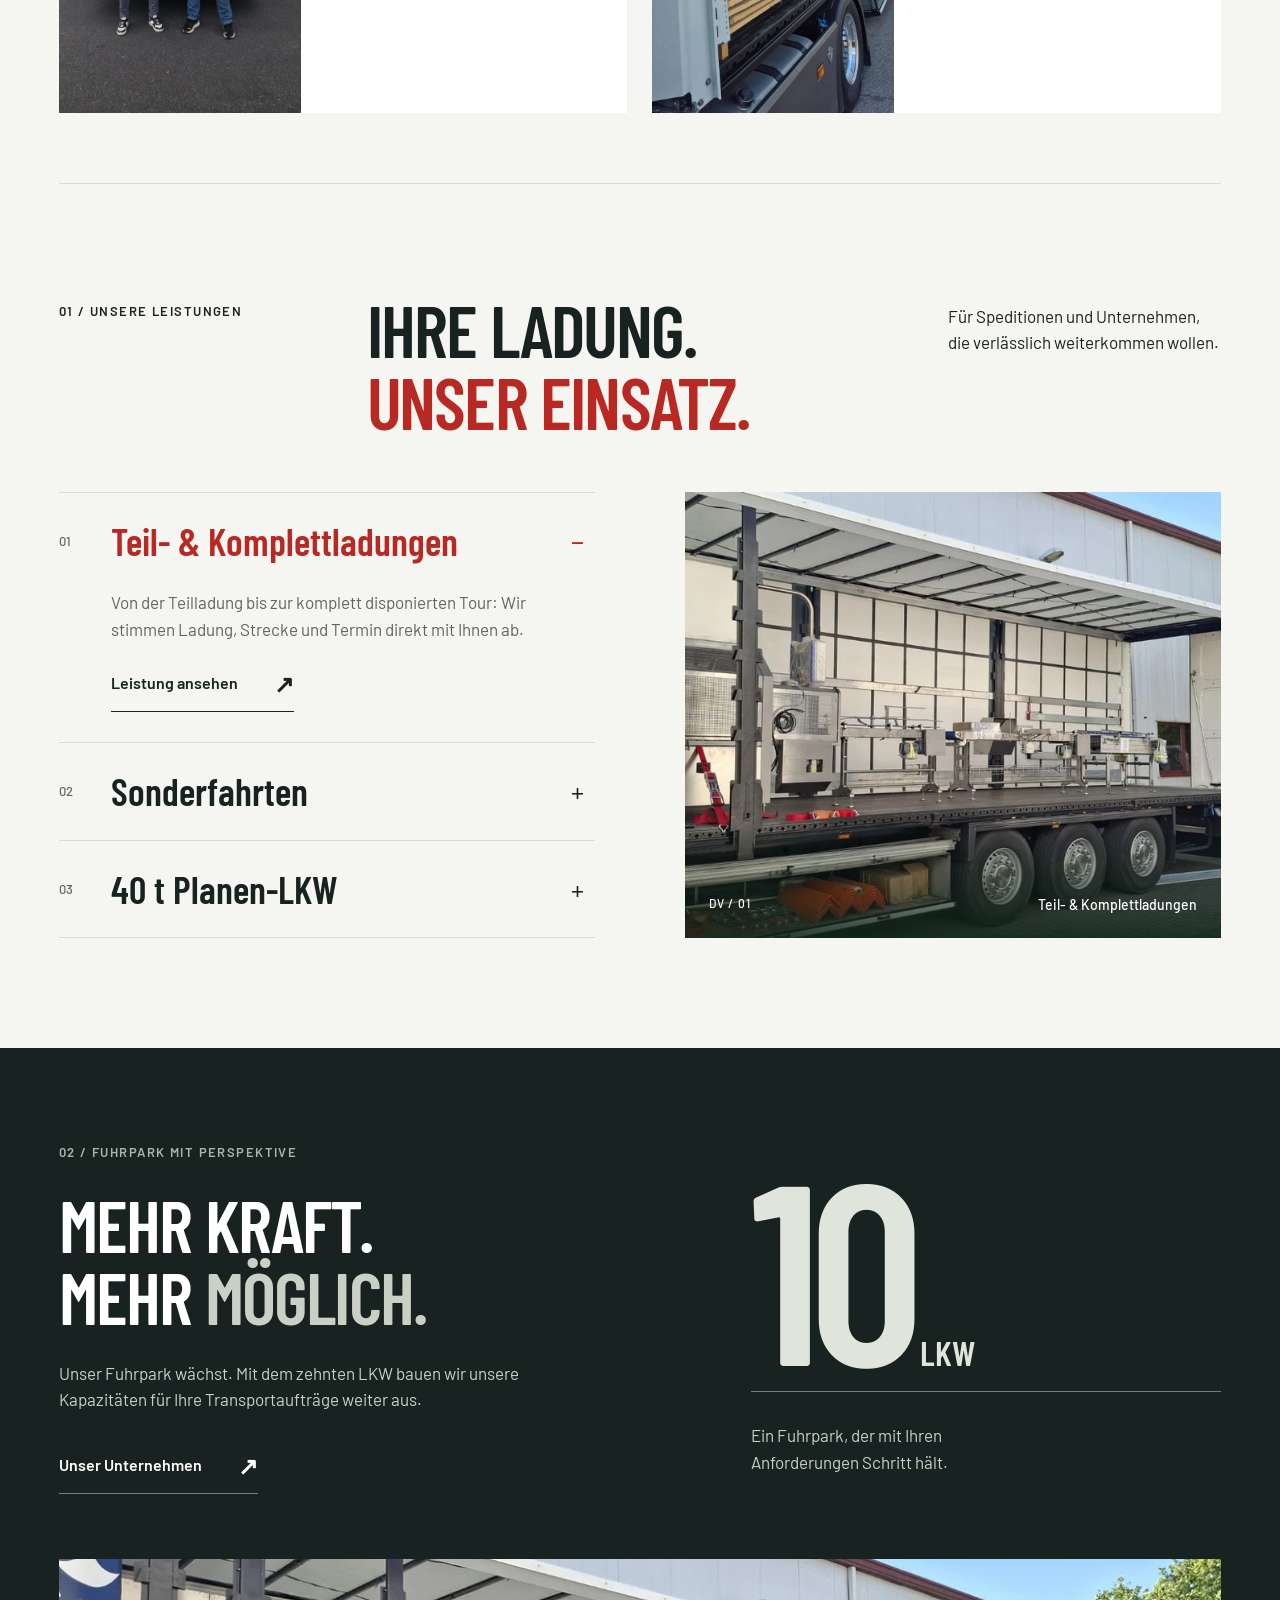
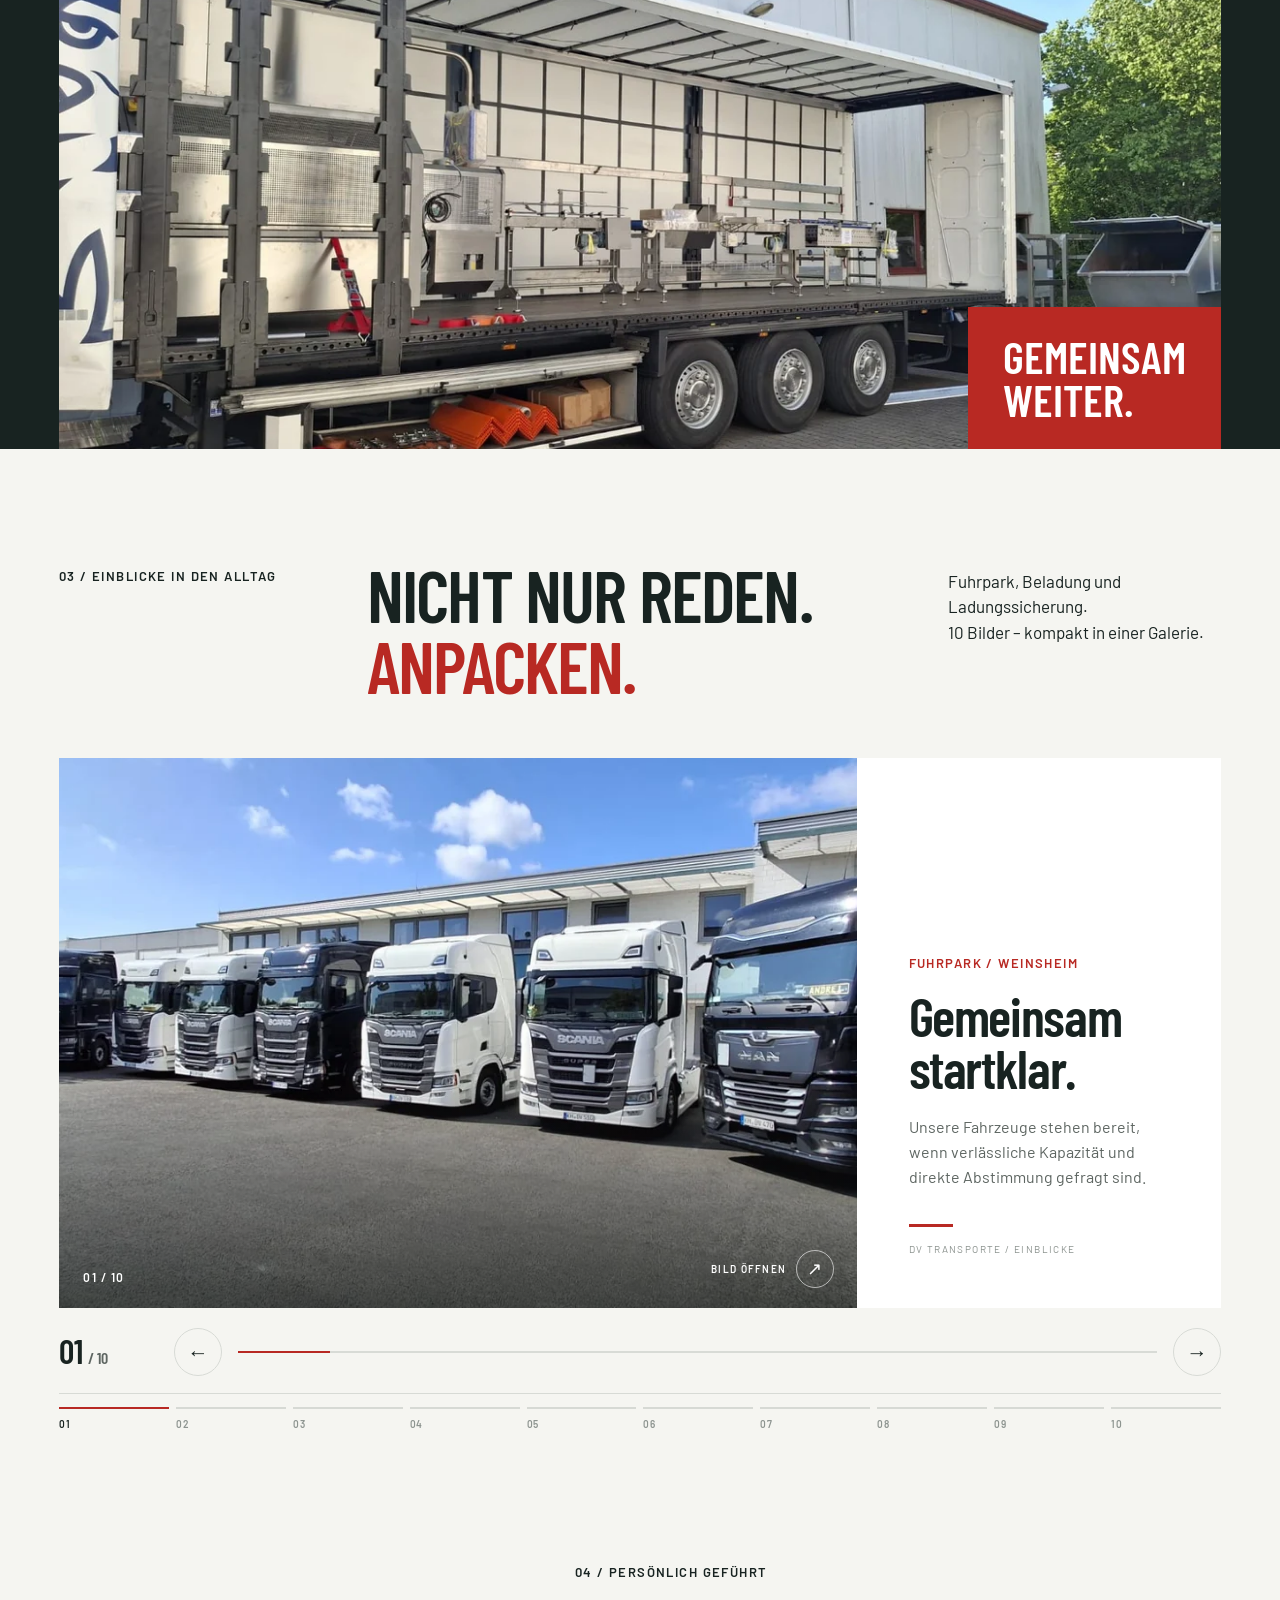
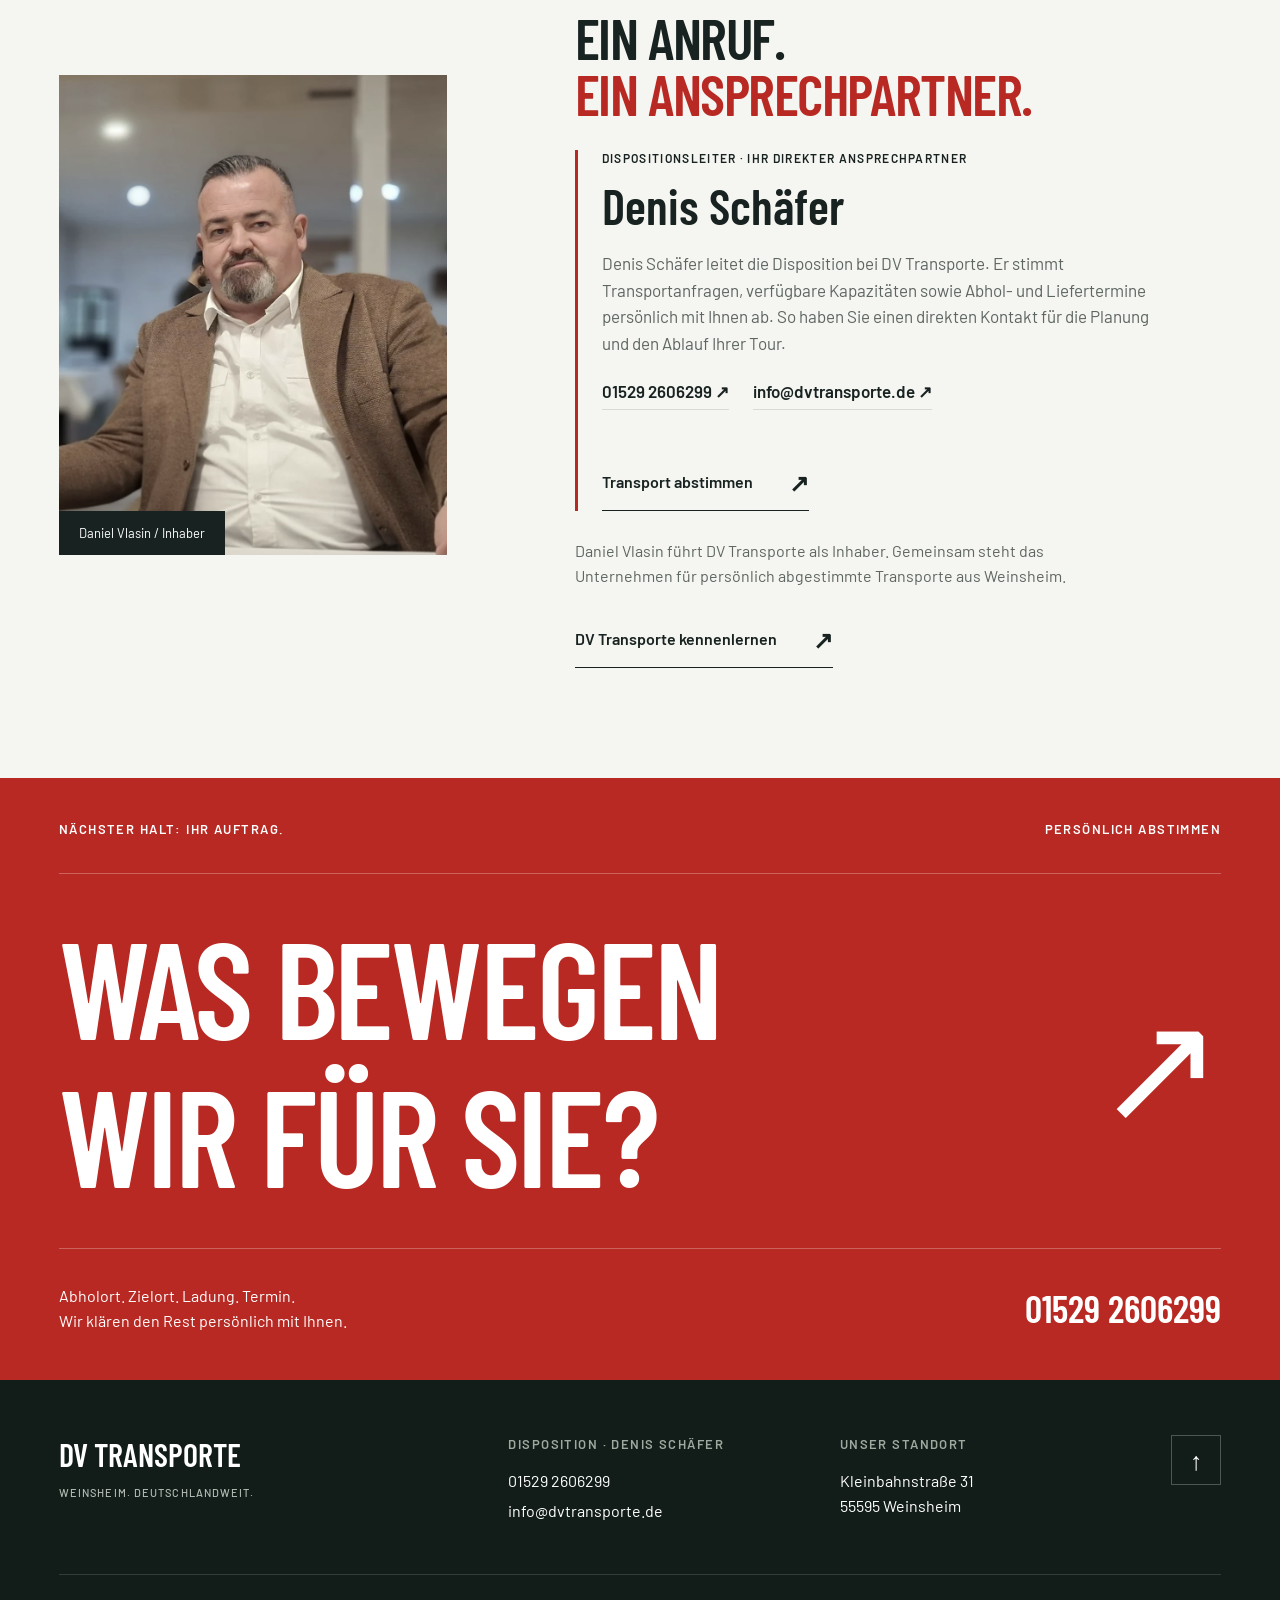
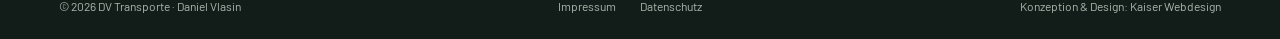
==== commit 821a9553: "Add VAT ID, dispatch lead Denis Schäfer and company credentials" ====
--- a/index.html
+++ b/index.html
@@ -17,7 +17,7 @@
   <meta property="og:image" content="https://dvtransporte.de/assets/images/social-preview.webp">
   <meta name="twitter:card" content="summary_large_image">
   <link rel="stylesheet" href="./assets/css/fonts.css"><link rel="stylesheet" href="./assets/css/main.css"><link rel="stylesheet" href="./assets/css/updates.css">
-  <script type="application/ld+json">{"@context":"https://schema.org","@graph":[{"@type":"LocalBusiness","@id":"https://dvtransporte.de/#business","name":"DV Transporte","url":"https://dvtransporte.de/","logo":"https://dvtransporte.de/assets/images/dv-transporte-logo-transparent.png","image":"https://dvtransporte.de/assets/images/social-preview.webp","telephone":"+491752306953","email":"info@dvtransporte.de","address":{"@type":"PostalAddress","streetAddress":"Kleinbahnstraße 31","postalCode":"55595","addressLocality":"Weinsheim","addressCountry":"DE"},"areaServed":{"@type":"Country","name":"Deutschland"},"description":"Klassische Speditionsleistungen mit Schwerpunkt auf Teil- und Komplettladungen, Sonderfahrten und 40 t Planen-LKW."},{"@type":"WebSite","@id":"https://dvtransporte.de/#website","url":"https://dvtransporte.de/","name":"DV Transporte","inLanguage":"de-DE","publisher":{"@id":"https://dvtransporte.de/#business"}},{"@type":"WebPage","@id":"https://dvtransporte.de/#webpage","url":"https://dvtransporte.de/","name":"DV Transporte Weinsheim | Spedition für Teil- & Komplettladungen","isPartOf":{"@id":"https://dvtransporte.de/#website"},"about":{"@id":"https://dvtransporte.de/#business"},"inLanguage":"de-DE"}]}</script>
+  <script type="application/ld+json">{"@context":"https://schema.org","@graph":[{"@type":"LocalBusiness","@id":"https://dvtransporte.de/#business","name":"DV Transporte","url":"https://dvtransporte.de/","logo":"https://dvtransporte.de/assets/images/dv-transporte-logo-transparent.png","image":"https://dvtransporte.de/assets/images/social-preview.webp","telephone":"+491752306953","email":"info@dvtransporte.de","address":{"@type":"PostalAddress","streetAddress":"Kleinbahnstraße 31","postalCode":"55595","addressLocality":"Weinsheim","addressCountry":"DE"},"areaServed":{"@type":"Country","name":"Deutschland"},"description":"Klassische Speditionsleistungen mit Schwerpunkt auf Teil- und Komplettladungen, Sonderfahrten und 40 t Planen-LKW.","vatID":"DE332152263","contactPoint":{"@type":"ContactPoint","name":"Denis Schäfer – Dispositionsleiter","contactType":"Disposition und Transportanfragen","telephone":"+4915292606299","email":"info@dvtransporte.de","availableLanguage":"de"}},{"@type":"WebSite","@id":"https://dvtransporte.de/#website","url":"https://dvtransporte.de/","name":"DV Transporte","inLanguage":"de-DE","publisher":{"@id":"https://dvtransporte.de/#business"}},{"@type":"WebPage","@id":"https://dvtransporte.de/#webpage","url":"https://dvtransporte.de/","name":"DV Transporte Weinsheim | Spedition für Teil- & Komplettladungen","isPartOf":{"@id":"https://dvtransporte.de/#website"},"about":{"@id":"https://dvtransporte.de/#business"},"inLanguage":"de-DE"}]}</script>
 </head><body id="top"><a class="skip-link" href="#main">Zum Inhalt</a><header class="site-header"><div class="header-inner"><a class="brand" href="./index.html" aria-label="DV Transporte – Startseite"><img src="./assets/images/dv-transporte-logo-transparent.png" alt="DV Transporte" width="62" height="62"><span>DV TRANSPORTE<small>SPEDITION · WEINSHEIM</small></span></a><nav id="navigation" aria-label="Hauptnavigation"><a href="./index.html" aria-current="page">Start</a><a href="./leistungen/index.html">Leistungen</a><a href="./unternehmen/index.html">Unternehmen</a><a href="./kontakt/index.html">Kontakt</a></nav><a class="header-contact" href="./kontakt/index.html#anfrage">Transport anfragen <span aria-hidden="true">↗</span></a><button class="menu-toggle" aria-expanded="false" aria-controls="navigation">Menü <span aria-hidden="true">＋</span></button></div><div class="scroll-progress" aria-hidden="true"></div></header><main id="main"><section class="home-hero"><div class="container hero-heading"><div class="hero-meta"><span class="label">Spedition aus Weinsheim</span><span class="label">Deutschlandweit unterwegs</span></div><div class="hero-title-row"><h1>WIR BRINGEN<br><span>BEWEGUNG.</span></h1><div class="hero-intro"><span class="micro-line"></span><p>Ihre Ladung. Unser Antrieb.<br>Teil- und Komplettladungen,<br>Sonderfahrten und 40 t Plane.</p><a class="button" href="./kontakt/index.html#anfrage">Transport anfragen<span aria-hidden="true">↗</span></a></div></div></div><div class="hero-photo"><img src="./assets/images/hero-home.webp" alt="Der Fuhrpark von DV Transporte am Standort Weinsheim" loading="eager" decoding="async" fetchpriority="high"><div class="photo-caption"><span>DV TRANSPORTE / AUF KURS.</span><a href="#leistungen" aria-label="Leistungen entdecken">↓</a><span>55595 WEINSHEIM, DE</span></div></div><div class="spec-strip"><div><strong>10</strong><span>LKW im Fuhrpark</span></div><div><strong>40 t</strong><span>Planen-LKW</span></div><div><strong>DE</strong><span>Deutschlandweit</span></div><div><strong>Direkt.</strong><span>Ihr Ansprechpartner</span></div></div></section>
 <section class="news-section container" id="aktuelles" aria-labelledby="news-title"><div class="news-heading"><div><span class="label">Aktuelles / DV Transporte</span><h2 id="news-title">BEI UNS<br><span>IN BEWEGUNG.</span></h2></div><p>Neuigkeiten aus dem Unternehmen.<br>Einblicke von unterwegs.</p><div class="news-filters" aria-label="Beiträge filtern" hidden></div></div><div class="news-grid" id="news-list"></div><noscript><p>Unser Fuhrpark wächst auf zehn LKW. Mehr dazu erfahren Sie auf der <a class="text-link" href="./unternehmen/index.html">Unternehmensseite</a>.</p></noscript></section>
 <section class="section container" id="leistungen"><div class="section-heading"><span class="label">01 / Unsere Leistungen</span><h2>IHRE LADUNG.<br><span>UNSER EINSATZ.</span></h2><p>Für Speditionen und Unternehmen,<br>die verlässlich weiterkommen wollen.</p></div><div class="service-layout"><div class="service-list"><h3><button class="service-select" id="select-teil-komplett" aria-expanded="true" aria-controls="panel-teil-komplett" data-service="0"><span class="service-no">01</span><span>Teil- & Komplettladungen</span><span class="service-symbol" aria-hidden="true">−</span></button></h3><div class="service-copy" id="panel-teil-komplett" role="region" aria-labelledby="select-teil-komplett"><p>Von der Teilladung bis zur komplett disponierten Tour: Wir stimmen Ladung, Strecke und Termin direkt mit Ihnen ab.</p><a class="text-link" href="./leistungen/index.html#teil-komplett">Leistung ansehen<span aria-hidden="true">↗</span></a></div><h3><button class="service-select" id="select-sonderfahrten" aria-expanded="false" aria-controls="panel-sonderfahrten" data-service="1"><span class="service-no">02</span><span>Sonderfahrten</span><span class="service-symbol" aria-hidden="true">+</span></button></h3><div class="service-copy" id="panel-sonderfahrten" role="region" aria-labelledby="select-sonderfahrten" hidden><p>Besondere Zeitfenster oder ein individueller Ablauf? Wir klären die Anforderungen und stimmen Ihre Sonderfahrt persönlich mit Ihnen ab.</p><a class="text-link" href="./leistungen/index.html#sonderfahrten">Leistung ansehen<span aria-hidden="true">↗</span></a></div><h3><button class="service-select" id="select-plane-40t" aria-expanded="false" aria-controls="panel-plane-40t" data-service="2"><span class="service-no">03</span><span>40 t Planen-LKW</span><span class="service-symbol" aria-hidden="true">+</span></button></h3><div class="service-copy" id="panel-plane-40t" role="region" aria-labelledby="select-plane-40t" hidden><p>Unsere Planen-LKW sind für den klassischen Speditionsalltag im Einsatz. Passende Kapazitäten und Abläufe besprechen wir passend zu Ihrer Ladung.</p><a class="text-link" href="./leistungen/index.html#plane-40t">Leistung ansehen<span aria-hidden="true">↗</span></a></div></div><div class="service-visual"><figure class="service-image" data-service-image="0"><img src="./assets/images/machine-load.webp" alt="Beladener DV Transporte Auflieger mit technischer Anlage" loading="lazy" decoding="async"><figcaption><span>DV / 01</span>Teil- & Komplettladungen</figcaption></figure><figure class="service-image" data-service-image="1" hidden><img src="./assets/images/special-crane.webp" alt="Beladung eines Planenaufliegers mit einem Kran" loading="lazy" decoding="async"><figcaption><span>DV / 02</span>Sonderfahrten</figcaption></figure><figure class="service-image" data-service-image="2" hidden><img src="./assets/images/operations-pipes.webp" alt="Gesicherte Rohre im Planenauflieger" loading="lazy" decoding="async"><figcaption><span>DV / 03</span>40 t Planen-LKW</figcaption></figure></div></div></section>
@@ -35,4 +35,4 @@
 </article><article class="gallery-slide" data-gallery-slide aria-hidden="true"><a class="gallery-slide__media" href="./assets/images/fleet-three.webp" data-lightbox data-caption="Fuhrpark — Starke Basis" tabindex="-1"><img src="./assets/images/fleet-three.webp" alt="Drei LKW aus dem Fuhrpark von DV Transporte" loading="lazy" decoding="async"><span class="gallery-slide__number">09 / 10</span><span class="gallery-slide__zoom" aria-hidden="true">BILD ÖFFNEN <b>↗</b></span></a><div class="gallery-slide__copy"><span class="label">Fuhrpark / Kapazität</span><h3>Starke Basis.</h3><p>Ein wachsender Fuhrpark schafft Spielraum für unterschiedliche Touren und Anforderungen.</p><span class="gallery-slide__rule" aria-hidden="true"></span><small>DV TRANSPORTE / EINBLICKE</small></div>
 </article><article class="gallery-slide gallery-slide--portrait" data-gallery-slide aria-hidden="true"><a class="gallery-slide__media" href="./assets/images/load-wood-side.webp" data-lightbox data-caption="Holzladung — Geladen, gesichert, bereit" tabindex="-1"><img src="./assets/images/load-wood-side.webp" alt="Seitliche Ansicht einer dicht verladenen Holzladung" loading="lazy" decoding="async"><span class="gallery-slide__number">10 / 10</span><span class="gallery-slide__zoom" aria-hidden="true">BILD ÖFFNEN <b>↗</b></span></a><div class="gallery-slide__copy"><span class="label">Transport / Vorbereitung</span><h3>Geladen. Gesichert. Bereit.</h3><p>Wenn jedes Detail sitzt, kann die nächste Tour beginnen.</p><span class="gallery-slide__rule" aria-hidden="true"></span><small>DV TRANSPORTE / EINBLICKE</small></div>
 </article></div><div class="gallery-slider__footer"><div class="gallery-slider__counter" aria-live="polite"><strong data-gallery-current>01</strong><span>/ 10</span></div><div class="gallery-slider__controls"><button type="button" data-gallery-prev aria-label="Vorheriges Bild">←</button><div class="gallery-slider__progress" aria-hidden="true"><span data-gallery-progress></span></div><button type="button" data-gallery-next aria-label="Nächstes Bild">→</button></div></div><div class="gallery-slider__pagination" aria-label="Galeriebilder direkt auswählen"><button type="button" data-gallery-to="0" aria-label="Bild 1 von 10 anzeigen" aria-current="true"><span>01</span></button><button type="button" data-gallery-to="1" aria-label="Bild 2 von 10 anzeigen" aria-current="false"><span>02</span></button><button type="button" data-gallery-to="2" aria-label="Bild 3 von 10 anzeigen" aria-current="false"><span>03</span></button><button type="button" data-gallery-to="3" aria-label="Bild 4 von 10 anzeigen" aria-current="false"><span>04</span></button><button type="button" data-gallery-to="4" aria-label="Bild 5 von 10 anzeigen" aria-current="false"><span>05</span></button><button type="button" data-gallery-to="5" aria-label="Bild 6 von 10 anzeigen" aria-current="false"><span>06</span></button><button type="button" data-gallery-to="6" aria-label="Bild 7 von 10 anzeigen" aria-current="false"><span>07</span></button><button type="button" data-gallery-to="7" aria-label="Bild 8 von 10 anzeigen" aria-current="false"><span>08</span></button><button type="button" data-gallery-to="8" aria-label="Bild 9 von 10 anzeigen" aria-current="false"><span>09</span></button><button type="button" data-gallery-to="9" aria-label="Bild 10 von 10 anzeigen" aria-current="false"><span>10</span></button></div></div></section>
-<section class="owner-section container"><div class="owner-photo"><img src="./assets/images/owner-portrait.webp" alt="Daniel Vlasin, Inhaber von DV Transporte" loading="lazy" decoding="async"><span>Daniel Vlasin / Inhaber</span></div><div class="owner-copy"><span class="label">04 / Persönlich geführt</span><h2>EIN ANRUF.<br><span>EIN ANSPRECHPARTNER.</span></h2><div class="contact-person"><span class="label">Ihr Ansprechpartner für Transportanfragen</span><h3>Denis Schäfer</h3><p>Ob neue Tour, passende Kapazität oder eine Frage zu Ihrem Transport: Denis Schäfer ist Ihr Ansprechpartner bei DV Transporte.</p><a class="text-link" href="./kontakt/index.html#anfrage">Kontakt aufnehmen <span aria-hidden="true">↗</span></a></div><p class="owner-context">Daniel Vlasin führt DV Transporte als Inhaber. Gemeinsam steht das Unternehmen für persönlich abgestimmte Transporte aus Weinsheim.</p><a class="text-link" href="./unternehmen/index.html">DV Transporte kennenlernen<span aria-hidden="true">↗</span></a></div></section><section class="contact-cta"><div class="container"><div class="cta-top"><span class="label">Nächster Halt: Ihr Auftrag.</span><span class="label">Persönlich abstimmen</span></div><a class="cta-title" href="./kontakt/index.html#anfrage">WAS BEWEGEN<br>WIR FÜR SIE?<span aria-hidden="true">↗</span></a><div class="cta-bottom"><p>Abholort. Zielort. Ladung. Termin.<br>Wir klären den Rest persönlich mit Ihnen.</p><a href="tel:+491752306953">0175 2306953</a></div></div></section></main><footer class="footer"><div class="container footer-top"><a class="footer-wordmark" href="./index.html">DV TRANSPORTE<span>WEINSHEIM. DEUTSCHLANDWEIT.</span></a><div><span class="label">Direktkontakt</span><a href="tel:+491752306953">0175 2306953</a><a href="mailto:info@dvtransporte.de">info@dvtransporte.de</a></div><div><span class="label">Unser Standort</span><p>Kleinbahnstraße 31<br>55595 Weinsheim</p></div><a class="top-link" href="#top" aria-label="Zurück nach oben">↑</a></div><div class="container footer-bottom"><span>© <span data-year>2026</span> DV Transporte · Daniel Vlasin</span><div><a href="./impressum/index.html">Impressum</a><a href="./datenschutz/index.html">Datenschutz</a></div><span>Konzeption & Design: Kaiser Webdesign</span></div></footer><dialog class="lightbox" aria-label="Bildergalerie"><button class="lightbox-close" aria-label="Galerie schließen">✕</button><button class="lightbox-prev" aria-label="Vorheriges Bild">←</button><figure><img alt=""><figcaption></figcaption></figure><button class="lightbox-next" aria-label="Nächstes Bild">→</button></dialog><script src="./assets/js/neuigkeiten.js" defer></script><script src="./assets/js/news.js" defer></script><script src="./assets/js/main.js" defer></script></body></html>+<section class="owner-section container"><div class="owner-photo"><img src="./assets/images/owner-portrait.webp" alt="Daniel Vlasin, Inhaber von DV Transporte" loading="lazy" decoding="async"><span>Daniel Vlasin / Inhaber</span></div><div class="owner-copy"><span class="label">04 / Persönlich geführt</span><h2>EIN ANRUF.<br><span>EIN ANSPRECHPARTNER.</span></h2><div class="contact-person"><span class="label">Dispositionsleiter · Ihr direkter Ansprechpartner</span><h3>Denis Schäfer</h3><p>Denis Schäfer leitet die Disposition bei DV Transporte. Er stimmt Transportanfragen, verfügbare Kapazitäten sowie Abhol- und Liefertermine persönlich mit Ihnen ab. So haben Sie einen direkten Kontakt für die Planung und den Ablauf Ihrer Tour.</p><div class="dispatch-links"><a href="tel:+4915292606299">01529 2606299 ↗</a><a href="mailto:info@dvtransporte.de">info@dvtransporte.de ↗</a></div><a class="text-link" href="./kontakt/index.html#anfrage">Transport abstimmen <span aria-hidden="true">↗</span></a></div><p class="owner-context">Daniel Vlasin führt DV Transporte als Inhaber. Gemeinsam steht das Unternehmen für persönlich abgestimmte Transporte aus Weinsheim.</p><a class="text-link" href="./unternehmen/index.html">DV Transporte kennenlernen<span aria-hidden="true">↗</span></a></div></section><section class="contact-cta"><div class="container"><div class="cta-top"><span class="label">Nächster Halt: Ihr Auftrag.</span><span class="label">Persönlich abstimmen</span></div><a class="cta-title" href="./kontakt/index.html#anfrage">WAS BEWEGEN<br>WIR FÜR SIE?<span aria-hidden="true">↗</span></a><div class="cta-bottom"><p>Abholort. Zielort. Ladung. Termin.<br>Wir klären den Rest persönlich mit Ihnen.</p><a href="tel:+4915292606299">01529 2606299</a></div></div></section></main><footer class="footer"><div class="container footer-top"><a class="footer-wordmark" href="./index.html">DV TRANSPORTE<span>WEINSHEIM. DEUTSCHLANDWEIT.</span></a><div><span class="label">Disposition · Denis Schäfer</span><a href="tel:+4915292606299">01529 2606299</a><a href="mailto:info@dvtransporte.de">info@dvtransporte.de</a></div><div><span class="label">Unser Standort</span><p>Kleinbahnstraße 31<br>55595 Weinsheim</p></div><a class="top-link" href="#top" aria-label="Zurück nach oben">↑</a></div><div class="container footer-bottom"><span>© <span data-year>2026</span> DV Transporte · Daniel Vlasin</span><div><a href="./impressum/index.html">Impressum</a><a href="./datenschutz/index.html">Datenschutz</a></div><span>Konzeption & Design: Kaiser Webdesign</span></div></footer><dialog class="lightbox" aria-label="Bildergalerie"><button class="lightbox-close" aria-label="Galerie schließen">✕</button><button class="lightbox-prev" aria-label="Vorheriges Bild">←</button><figure><img alt=""><figcaption></figcaption></figure><button class="lightbox-next" aria-label="Nächstes Bild">→</button></dialog><script src="./assets/js/neuigkeiten.js" defer></script><script src="./assets/js/news.js" defer></script><script src="./assets/js/main.js" defer></script></body></html>
--- a/assets/css/updates.css
+++ b/assets/css/updates.css
@@ -9,3 +9,22 @@
 @media(max-width:760px){.gallery-heading{margin-bottom:34px}.gallery-slider__viewport{min-height:680px}.gallery-slide{grid-template-columns:1fr;grid-template-rows:390px 1fr}.gallery-slide__copy{padding:27px 23px 29px;justify-content:flex-start}.gallery-slide__copy>.label{margin-bottom:13px}.gallery-slide__copy h3{font-size:42px}.gallery-slide__copy p{font-size:15px;margin-top:14px}.gallery-slide__rule{margin-top:20px}.gallery-slide__number{left:16px;bottom:15px}.gallery-slide__zoom{right:15px;bottom:13px}.gallery-slide__zoom{font-size:0}.gallery-slide__zoom b{width:36px;height:36px}.gallery-slider__footer{gap:12px;padding-top:14px}.gallery-slider__counter{min-width:64px}.gallery-slider__counter strong{font-size:28px}.gallery-slider__controls{grid-template-columns:42px 1fr 42px;gap:10px}.gallery-slider__controls button{width:42px;height:42px}.gallery-slider__pagination{gap:4px;padding-top:10px}.gallery-slider__pagination button{padding:8px 0 3px;font-size:0}.gallery-slider__pagination button:before{height:3px}}
 @media(max-width:480px){.gallery-slider__viewport{min-height:625px}.gallery-slide{grid-template-rows:320px 1fr}.gallery-slide__copy h3{font-size:37px}.gallery-slide__copy p{font-size:14px;line-height:1.48}.gallery-slide__copy small{font-size:9px}.gallery-slider__counter span{font-size:13px}}
 @media(prefers-reduced-motion:reduce){.gallery-slide,.gallery-slide__media img,.gallery-slider__progress span,.gallery-slide__zoom b{transition:none!important;transform:none!important}}
+
+/* Direct dispatch contact and compact company credentials. */
+.dispatch-links{display:flex;flex-wrap:wrap;gap:12px 24px;margin:22px 0;font-weight:600}
+.dispatch-links a{border-bottom:1px solid var(--line);padding-bottom:5px;overflow-wrap:anywhere}
+.dispatch-links a:hover{color:var(--red);border-color:var(--red)}
+.dispatch-section{display:grid;grid-template-columns:1fr 1fr;gap:clamp(32px,6vw,100px);align-items:start;border-top:1px solid var(--line)}
+.dispatch-section h2,.company-proof h2{font-size:clamp(42px,4.8vw,72px);margin:24px 0}
+.dispatch-section>div>p{color:var(--muted);max-width:600px}
+.dispatch-card{background:var(--white);border-left:3px solid var(--red);padding:clamp(24px,3vw,44px)}
+.dispatch-card h3{font:600 clamp(28px,3vw,42px)/1.1 var(--display);margin:18px 0 24px}
+.dispatch-card ul{padding-left:20px;color:var(--muted);margin:0}
+.dispatch-card li+li{margin-top:12px}
+.company-proof{border-top:1px solid var(--line)}
+.company-proof-grid{display:grid;grid-template-columns:1fr 1fr;gap:24px;margin:32px 0}
+.company-proof-grid article{border:1px solid var(--line);padding:clamp(24px,3vw,40px)}
+.company-proof-grid h3{font:600 32px/1.1 var(--display);margin:18px 0}
+.company-proof-grid p{color:var(--muted)}
+.company-proof-grid small{display:block;margin-top:22px;color:var(--muted);font-size:14px}
+@media(max-width:760px){.dispatch-section,.company-proof-grid{grid-template-columns:1fr}.dispatch-links{flex-direction:column;align-items:flex-start}.dispatch-section{gap:28px}.company-proof-grid{gap:16px}}
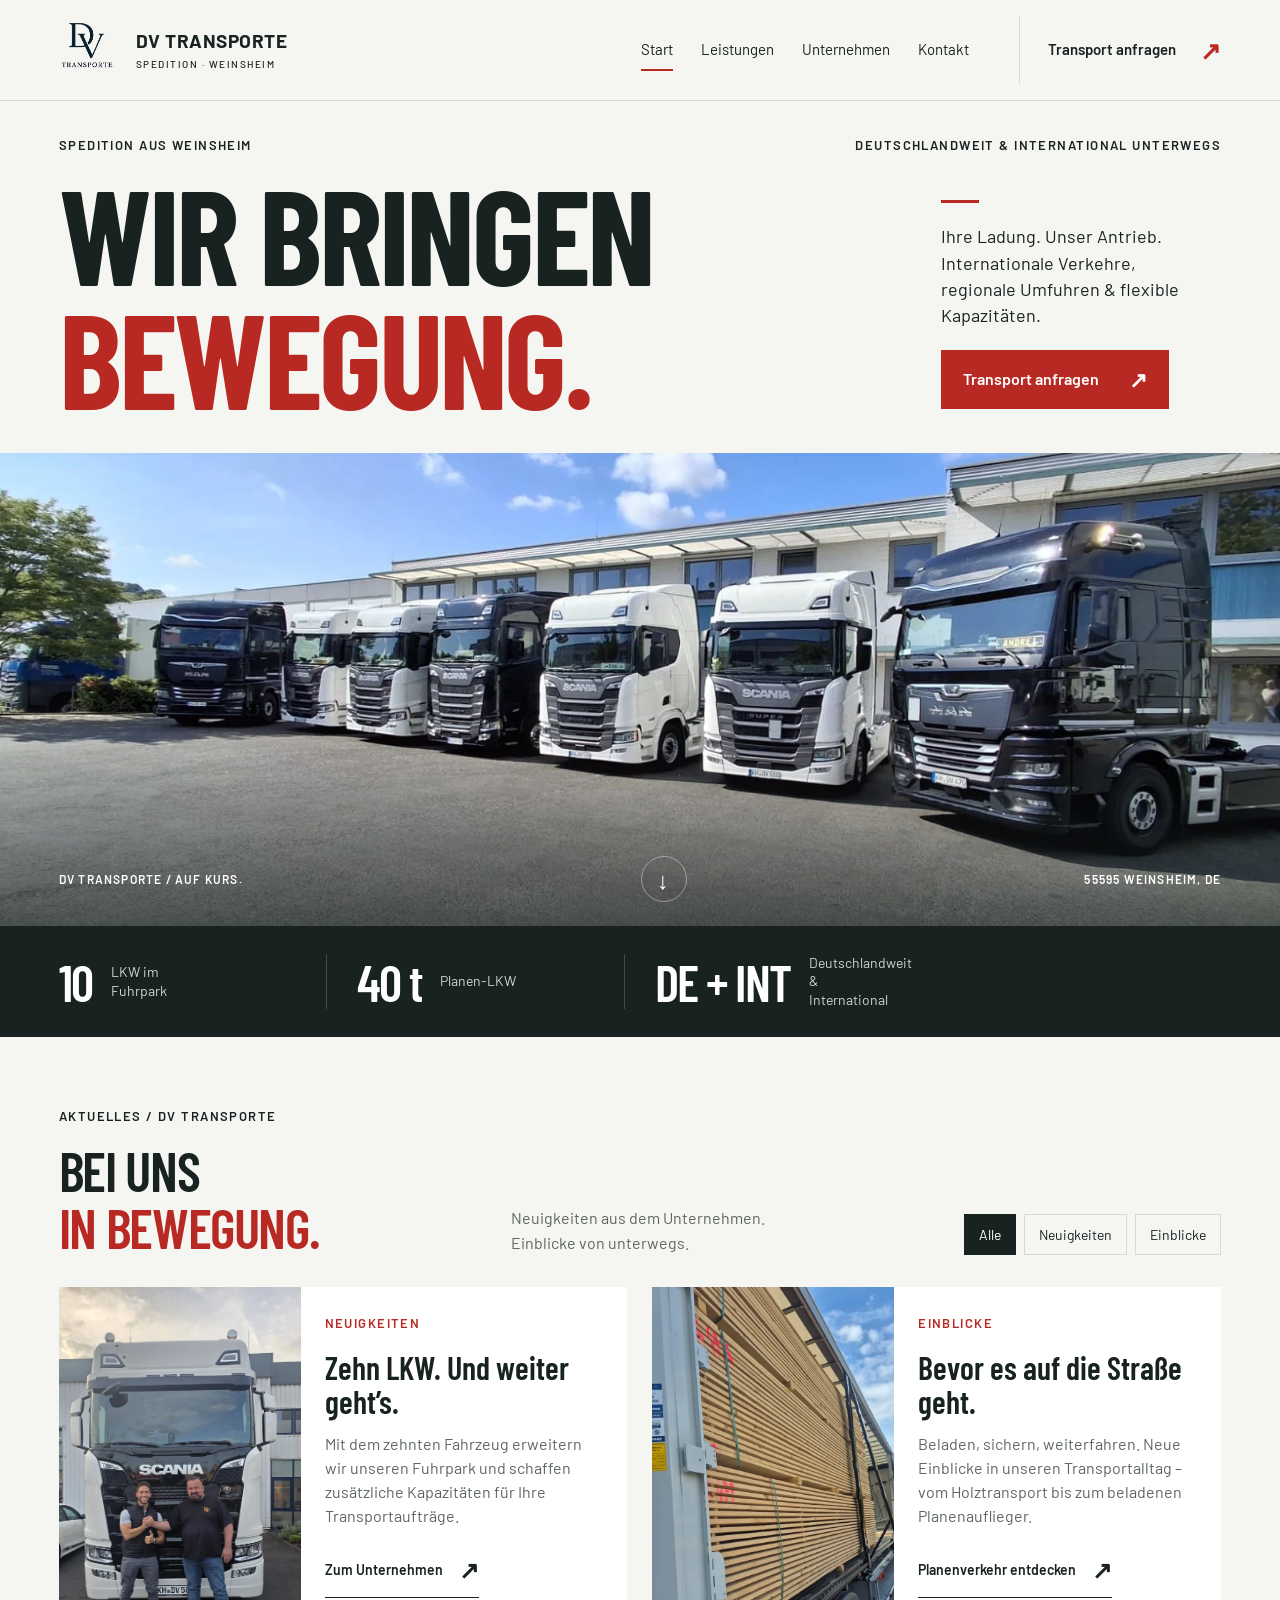
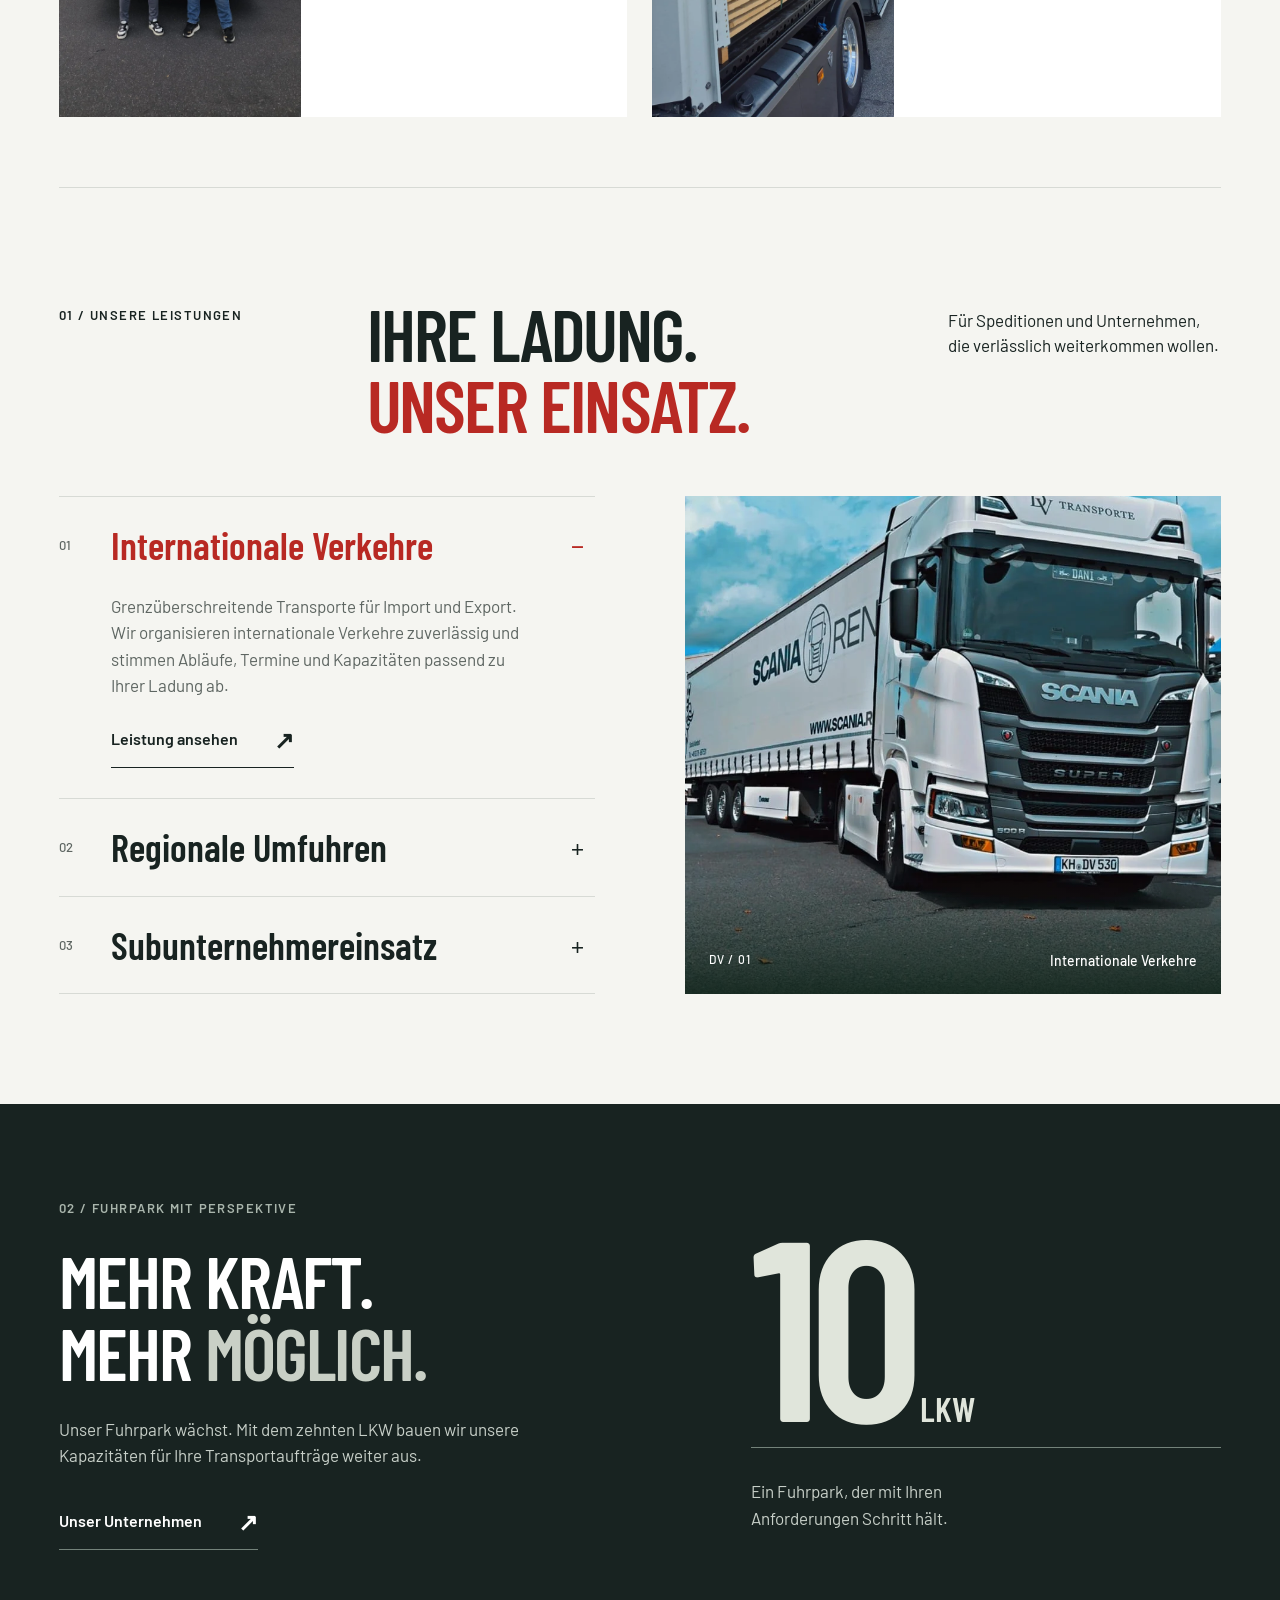
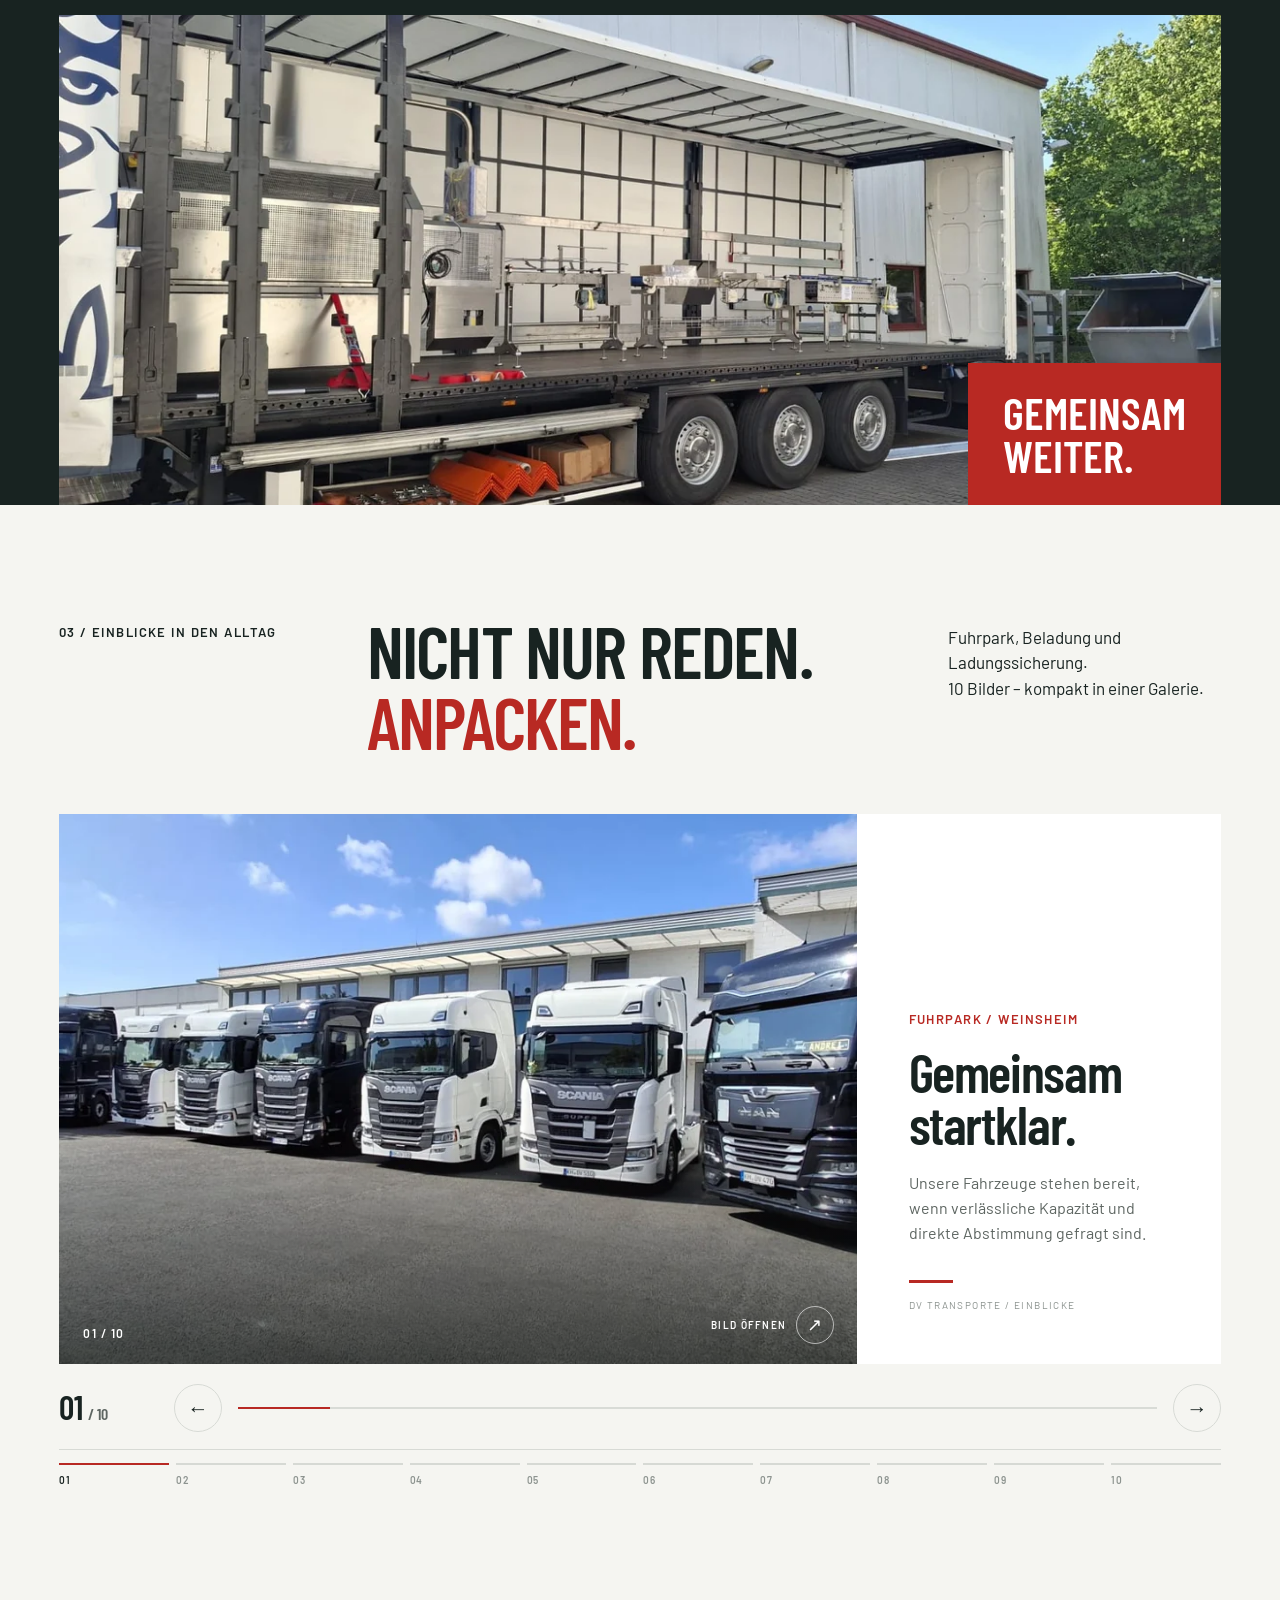
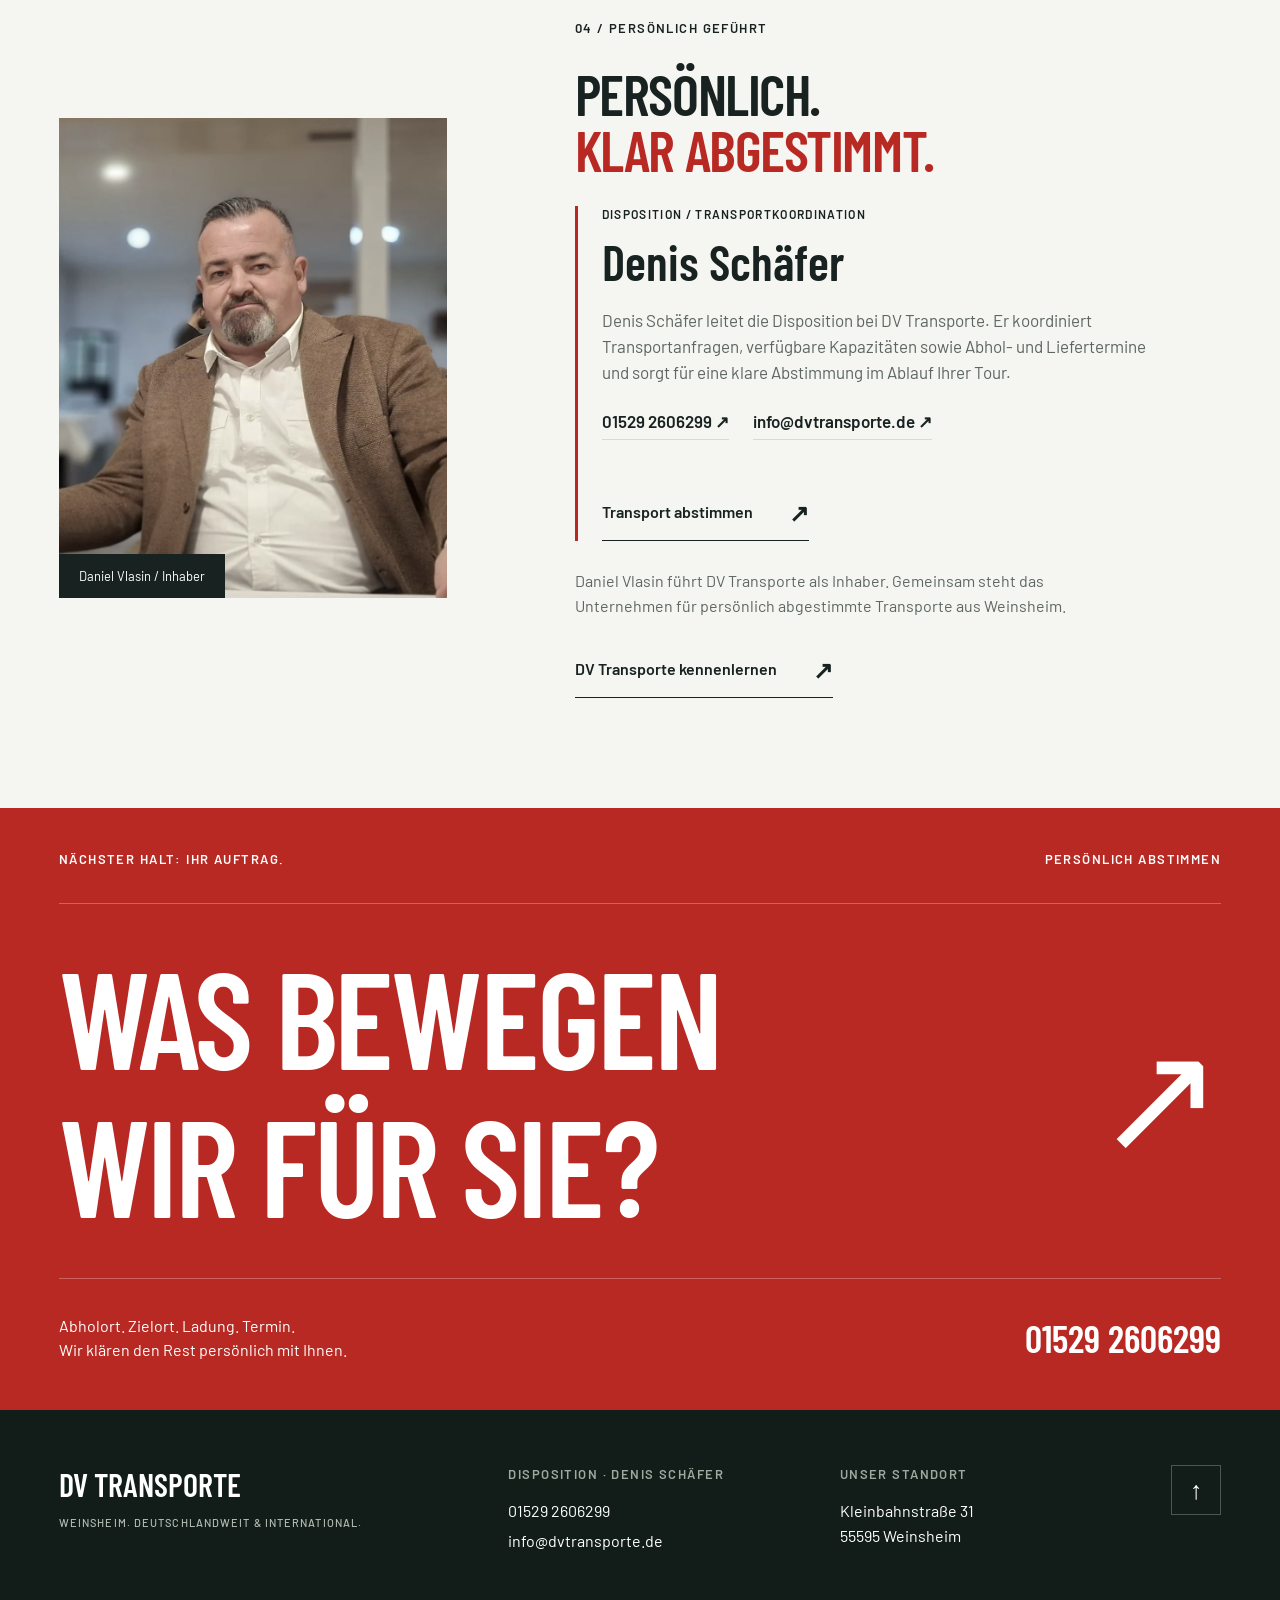
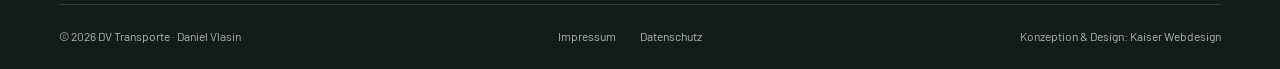
==== commit eaeee5c6: "Update services, international scope and contact presentation" ====
--- a/index.html
+++ b/index.html
@@ -17,10 +17,10 @@
   <meta property="og:image" content="https://dvtransporte.de/assets/images/social-preview.webp">
   <meta name="twitter:card" content="summary_large_image">
   <link rel="stylesheet" href="./assets/css/fonts.css"><link rel="stylesheet" href="./assets/css/main.css"><link rel="stylesheet" href="./assets/css/updates.css">
-  <script type="application/ld+json">{"@context":"https://schema.org","@graph":[{"@type":"LocalBusiness","@id":"https://dvtransporte.de/#business","name":"DV Transporte","url":"https://dvtransporte.de/","logo":"https://dvtransporte.de/assets/images/dv-transporte-logo-transparent.png","image":"https://dvtransporte.de/assets/images/social-preview.webp","telephone":"+491752306953","email":"info@dvtransporte.de","address":{"@type":"PostalAddress","streetAddress":"Kleinbahnstraße 31","postalCode":"55595","addressLocality":"Weinsheim","addressCountry":"DE"},"areaServed":{"@type":"Country","name":"Deutschland"},"description":"Klassische Speditionsleistungen mit Schwerpunkt auf Teil- und Komplettladungen, Sonderfahrten und 40 t Planen-LKW.","vatID":"DE332152263","contactPoint":{"@type":"ContactPoint","name":"Denis Schäfer – Dispositionsleiter","contactType":"Disposition und Transportanfragen","telephone":"+4915292606299","email":"info@dvtransporte.de","availableLanguage":"de"}},{"@type":"WebSite","@id":"https://dvtransporte.de/#website","url":"https://dvtransporte.de/","name":"DV Transporte","inLanguage":"de-DE","publisher":{"@id":"https://dvtransporte.de/#business"}},{"@type":"WebPage","@id":"https://dvtransporte.de/#webpage","url":"https://dvtransporte.de/","name":"DV Transporte Weinsheim | Spedition für Teil- & Komplettladungen","isPartOf":{"@id":"https://dvtransporte.de/#website"},"about":{"@id":"https://dvtransporte.de/#business"},"inLanguage":"de-DE"}]}</script>
-</head><body id="top"><a class="skip-link" href="#main">Zum Inhalt</a><header class="site-header"><div class="header-inner"><a class="brand" href="./index.html" aria-label="DV Transporte – Startseite"><img src="./assets/images/dv-transporte-logo-transparent.png" alt="DV Transporte" width="62" height="62"><span>DV TRANSPORTE<small>SPEDITION · WEINSHEIM</small></span></a><nav id="navigation" aria-label="Hauptnavigation"><a href="./index.html" aria-current="page">Start</a><a href="./leistungen/index.html">Leistungen</a><a href="./unternehmen/index.html">Unternehmen</a><a href="./kontakt/index.html">Kontakt</a></nav><a class="header-contact" href="./kontakt/index.html#anfrage">Transport anfragen <span aria-hidden="true">↗</span></a><button class="menu-toggle" aria-expanded="false" aria-controls="navigation">Menü <span aria-hidden="true">＋</span></button></div><div class="scroll-progress" aria-hidden="true"></div></header><main id="main"><section class="home-hero"><div class="container hero-heading"><div class="hero-meta"><span class="label">Spedition aus Weinsheim</span><span class="label">Deutschlandweit unterwegs</span></div><div class="hero-title-row"><h1>WIR BRINGEN<br><span>BEWEGUNG.</span></h1><div class="hero-intro"><span class="micro-line"></span><p>Ihre Ladung. Unser Antrieb.<br>Teil- und Komplettladungen,<br>Sonderfahrten und 40 t Plane.</p><a class="button" href="./kontakt/index.html#anfrage">Transport anfragen<span aria-hidden="true">↗</span></a></div></div></div><div class="hero-photo"><img src="./assets/images/hero-home.webp" alt="Der Fuhrpark von DV Transporte am Standort Weinsheim" loading="eager" decoding="async" fetchpriority="high"><div class="photo-caption"><span>DV TRANSPORTE / AUF KURS.</span><a href="#leistungen" aria-label="Leistungen entdecken">↓</a><span>55595 WEINSHEIM, DE</span></div></div><div class="spec-strip"><div><strong>10</strong><span>LKW im Fuhrpark</span></div><div><strong>40 t</strong><span>Planen-LKW</span></div><div><strong>DE</strong><span>Deutschlandweit</span></div><div><strong>Direkt.</strong><span>Ihr Ansprechpartner</span></div></div></section>
+  <script type="application/ld+json">{"@context":"https://schema.org","@graph":[{"@type":"LocalBusiness","@id":"https://dvtransporte.de/#business","name":"DV Transporte","url":"https://dvtransporte.de/","logo":"https://dvtransporte.de/assets/images/dv-transporte-logo-transparent.png","image":"https://dvtransporte.de/assets/images/social-preview.webp","telephone":"+491752306953","email":"info@dvtransporte.de","address":{"@type":"PostalAddress","streetAddress":"Kleinbahnstraße 31","postalCode":"55595","addressLocality":"Weinsheim","addressCountry":"DE"},"areaServed":{"@type":"Country","name":"Deutschland"},"description":"Transportleistungen mit Schwerpunkt auf internationale Verkehre, regionale Umfuhren und flexiblen Subunternehmereinsatz.","vatID":"DE332152263","contactPoint":{"@type":"ContactPoint","name":"Denis Schäfer – Dispositionsleiter","contactType":"Disposition und Transportanfragen","telephone":"+4915292606299","email":"info@dvtransporte.de","availableLanguage":"de"}},{"@type":"WebSite","@id":"https://dvtransporte.de/#website","url":"https://dvtransporte.de/","name":"DV Transporte","inLanguage":"de-DE","publisher":{"@id":"https://dvtransporte.de/#business"}},{"@type":"WebPage","@id":"https://dvtransporte.de/#webpage","url":"https://dvtransporte.de/","name":"DV Transporte Weinsheim | Deutschlandweit & international","isPartOf":{"@id":"https://dvtransporte.de/#website"},"about":{"@id":"https://dvtransporte.de/#business"},"inLanguage":"de-DE"}]}</script>
+</head><body id="top"><a class="skip-link" href="#main">Zum Inhalt</a><header class="site-header"><div class="header-inner"><a class="brand" href="./index.html" aria-label="DV Transporte – Startseite"><img src="./assets/images/dv-transporte-logo-transparent.png" alt="DV Transporte" width="62" height="62"><span>DV TRANSPORTE<small>SPEDITION · WEINSHEIM</small></span></a><nav id="navigation" aria-label="Hauptnavigation"><a href="./index.html" aria-current="page">Start</a><a href="./leistungen/index.html">Leistungen</a><a href="./unternehmen/index.html">Unternehmen</a><a href="./kontakt/index.html">Kontakt</a></nav><a class="header-contact" href="./kontakt/index.html#anfrage">Transport anfragen <span aria-hidden="true">↗</span></a><button class="menu-toggle" aria-expanded="false" aria-controls="navigation">Menü <span aria-hidden="true">＋</span></button></div><div class="scroll-progress" aria-hidden="true"></div></header><main id="main"><section class="home-hero"><div class="container hero-heading"><div class="hero-meta"><span class="label">Spedition aus Weinsheim</span><span class="label">Deutschlandweit &amp; international unterwegs</span></div><div class="hero-title-row"><h1>WIR BRINGEN<br><span>BEWEGUNG.</span></h1><div class="hero-intro"><span class="micro-line"></span><p>Ihre Ladung. Unser Antrieb.<br>Internationale Verkehre,<br>regionale Umfuhren &amp; flexible Kapazitäten.</p><a class="button" href="./kontakt/index.html#anfrage">Transport anfragen<span aria-hidden="true">↗</span></a></div></div></div><div class="hero-photo"><img src="./assets/images/hero-home.webp" alt="Der Fuhrpark von DV Transporte am Standort Weinsheim" loading="eager" decoding="async" fetchpriority="high"><div class="photo-caption"><span>DV TRANSPORTE / AUF KURS.</span><a href="#leistungen" aria-label="Leistungen entdecken">↓</a><span>55595 WEINSHEIM, DE</span></div></div><div class="spec-strip"><div><strong>10</strong><span>LKW im Fuhrpark</span></div><div><strong>40 t</strong><span>Planen-LKW</span></div><div><strong>DE + INT</strong><span>Deutschlandweit &amp; International</span></div></div></section>
 <section class="news-section container" id="aktuelles" aria-labelledby="news-title"><div class="news-heading"><div><span class="label">Aktuelles / DV Transporte</span><h2 id="news-title">BEI UNS<br><span>IN BEWEGUNG.</span></h2></div><p>Neuigkeiten aus dem Unternehmen.<br>Einblicke von unterwegs.</p><div class="news-filters" aria-label="Beiträge filtern" hidden></div></div><div class="news-grid" id="news-list"></div><noscript><p>Unser Fuhrpark wächst auf zehn LKW. Mehr dazu erfahren Sie auf der <a class="text-link" href="./unternehmen/index.html">Unternehmensseite</a>.</p></noscript></section>
-<section class="section container" id="leistungen"><div class="section-heading"><span class="label">01 / Unsere Leistungen</span><h2>IHRE LADUNG.<br><span>UNSER EINSATZ.</span></h2><p>Für Speditionen und Unternehmen,<br>die verlässlich weiterkommen wollen.</p></div><div class="service-layout"><div class="service-list"><h3><button class="service-select" id="select-teil-komplett" aria-expanded="true" aria-controls="panel-teil-komplett" data-service="0"><span class="service-no">01</span><span>Teil- & Komplettladungen</span><span class="service-symbol" aria-hidden="true">−</span></button></h3><div class="service-copy" id="panel-teil-komplett" role="region" aria-labelledby="select-teil-komplett"><p>Von der Teilladung bis zur komplett disponierten Tour: Wir stimmen Ladung, Strecke und Termin direkt mit Ihnen ab.</p><a class="text-link" href="./leistungen/index.html#teil-komplett">Leistung ansehen<span aria-hidden="true">↗</span></a></div><h3><button class="service-select" id="select-sonderfahrten" aria-expanded="false" aria-controls="panel-sonderfahrten" data-service="1"><span class="service-no">02</span><span>Sonderfahrten</span><span class="service-symbol" aria-hidden="true">+</span></button></h3><div class="service-copy" id="panel-sonderfahrten" role="region" aria-labelledby="select-sonderfahrten" hidden><p>Besondere Zeitfenster oder ein individueller Ablauf? Wir klären die Anforderungen und stimmen Ihre Sonderfahrt persönlich mit Ihnen ab.</p><a class="text-link" href="./leistungen/index.html#sonderfahrten">Leistung ansehen<span aria-hidden="true">↗</span></a></div><h3><button class="service-select" id="select-plane-40t" aria-expanded="false" aria-controls="panel-plane-40t" data-service="2"><span class="service-no">03</span><span>40 t Planen-LKW</span><span class="service-symbol" aria-hidden="true">+</span></button></h3><div class="service-copy" id="panel-plane-40t" role="region" aria-labelledby="select-plane-40t" hidden><p>Unsere Planen-LKW sind für den klassischen Speditionsalltag im Einsatz. Passende Kapazitäten und Abläufe besprechen wir passend zu Ihrer Ladung.</p><a class="text-link" href="./leistungen/index.html#plane-40t">Leistung ansehen<span aria-hidden="true">↗</span></a></div></div><div class="service-visual"><figure class="service-image" data-service-image="0"><img src="./assets/images/machine-load.webp" alt="Beladener DV Transporte Auflieger mit technischer Anlage" loading="lazy" decoding="async"><figcaption><span>DV / 01</span>Teil- & Komplettladungen</figcaption></figure><figure class="service-image" data-service-image="1" hidden><img src="./assets/images/special-crane.webp" alt="Beladung eines Planenaufliegers mit einem Kran" loading="lazy" decoding="async"><figcaption><span>DV / 02</span>Sonderfahrten</figcaption></figure><figure class="service-image" data-service-image="2" hidden><img src="./assets/images/operations-pipes.webp" alt="Gesicherte Rohre im Planenauflieger" loading="lazy" decoding="async"><figcaption><span>DV / 03</span>40 t Planen-LKW</figcaption></figure></div></div></section>
+<section class="section container" id="leistungen"><div class="section-heading"><span class="label">01 / Unsere Leistungen</span><h2>IHRE LADUNG.<br><span>UNSER EINSATZ.</span></h2><p>Für Speditionen und Unternehmen,<br>die verlässlich weiterkommen wollen.</p></div><div class="service-layout"><div class="service-list"><h3><button class="service-select" id="select-international" aria-expanded="true" aria-controls="panel-international" data-service="0"><span class="service-no">01</span><span>Internationale Verkehre</span><span class="service-symbol" aria-hidden="true">−</span></button></h3><div class="service-copy" id="panel-international" role="region" aria-labelledby="select-international"><p>Grenzüberschreitende Transporte für Import und Export. Wir organisieren internationale Verkehre zuverlässig und stimmen Abläufe, Termine und Kapazitäten passend zu Ihrer Ladung ab.</p><a class="text-link" href="./leistungen/index.html#internationale-verkehre">Leistung ansehen<span aria-hidden="true">↗</span></a></div><h3><button class="service-select" id="select-regional" aria-expanded="false" aria-controls="panel-regional" data-service="1"><span class="service-no">02</span><span>Regionale Umfuhren</span><span class="service-symbol" aria-hidden="true">+</span></button></h3><div class="service-copy" id="panel-regional" role="region" aria-labelledby="select-regional" hidden><p>Flexible Transporte im regionalen Tageseinsatz. Ideal für kurzfristige Umfuhren, Werksverkehre und planbare Transporte mit kurzen Wegen und direkter Abstimmung.</p><a class="text-link" href="./leistungen/index.html#regionale-umfuhren">Leistung ansehen<span aria-hidden="true">↗</span></a></div><h3><button class="service-select" id="select-subunternehmer" aria-expanded="false" aria-controls="panel-subunternehmer" data-service="2"><span class="service-no">03</span><span>Subunternehmereinsatz</span><span class="service-symbol" aria-hidden="true">+</span></button></h3><div class="service-copy" id="panel-subunternehmer" role="region" aria-labelledby="select-subunternehmer" hidden><p>Zusätzliche Transportkapazitäten, wenn sie gebraucht werden. Wir unterstützen Speditionen und Unternehmen zuverlässig im Subunternehmereinsatz – flexibel, abgestimmt und einsatzbereit.</p><a class="text-link" href="./leistungen/index.html#subunternehmereinsatz">Leistung ansehen<span aria-hidden="true">↗</span></a></div></div><div class="service-visual"><figure class="service-image" data-service-image="0"><img src="./assets/images/truck-road.webp" alt="DV Transporte LKW unterwegs im Straßeneinsatz" loading="lazy" decoding="async"><figcaption><span>DV / 01</span>Internationale Verkehre</figcaption></figure><figure class="service-image" data-service-image="1" hidden><img src="./assets/images/fleet-three.webp" alt="LKW von DV Transporte bereit für regionale Transporte" loading="lazy" decoding="async"><figcaption><span>DV / 02</span>Regionale Umfuhren</figcaption></figure><figure class="service-image" data-service-image="2" hidden><img src="./assets/images/fleet-wide.webp" alt="Fuhrpark von DV Transporte für flexible Transportkapazitäten" loading="lazy" decoding="async"><figcaption><span>DV / 03</span>Subunternehmereinsatz</figcaption></figure></div></div></section>
 <section class="fleet-section"><div class="container fleet-grid"><div class="fleet-copy"><span class="label">02 / Fuhrpark mit Perspektive</span><h2>MEHR KRAFT.<br>MEHR <span>MÖGLICH.</span></h2><p>Unser Fuhrpark wächst. Mit dem zehnten LKW bauen wir unsere Kapazitäten für Ihre Transportaufträge weiter aus.</p><a class="text-link light" href="./unternehmen/index.html">Unser Unternehmen<span aria-hidden="true">↗</span></a></div><div class="fleet-number"><strong>10<span> LKW</span></strong><p>Ein Fuhrpark, der mit Ihren<br>Anforderungen Schritt hält.</p></div></div><div class="container fleet-photo"><img src="./assets/images/machine-load.webp" alt="DV Transporte LKW bei der Beladung in einer Halle" loading="lazy" decoding="async"><span class="fleet-stamp">GEMEINSAM<br>WEITER.</span></div></section>
 <section class="section container gallery-section" id="einblicke"><div class="section-heading gallery-heading"><span class="label">03 / Einblicke in den Alltag</span><h2>NICHT NUR REDEN.<br><span>ANPACKEN.</span></h2><p>Fuhrpark, Beladung und Ladungssicherung.<br>10 Bilder – kompakt in einer Galerie.</p></div>
 <div class="gallery-slider" data-gallery-slider data-direction="next" tabindex="0" aria-label="Einblicke in den Arbeitsalltag von DV Transporte" aria-roledescription="Karussell"><div class="gallery-slider__viewport"><article class="gallery-slide is-active" data-gallery-slide aria-hidden="false">
@@ -35,4 +35,4 @@
 </article><article class="gallery-slide" data-gallery-slide aria-hidden="true"><a class="gallery-slide__media" href="./assets/images/fleet-three.webp" data-lightbox data-caption="Fuhrpark — Starke Basis" tabindex="-1"><img src="./assets/images/fleet-three.webp" alt="Drei LKW aus dem Fuhrpark von DV Transporte" loading="lazy" decoding="async"><span class="gallery-slide__number">09 / 10</span><span class="gallery-slide__zoom" aria-hidden="true">BILD ÖFFNEN <b>↗</b></span></a><div class="gallery-slide__copy"><span class="label">Fuhrpark / Kapazität</span><h3>Starke Basis.</h3><p>Ein wachsender Fuhrpark schafft Spielraum für unterschiedliche Touren und Anforderungen.</p><span class="gallery-slide__rule" aria-hidden="true"></span><small>DV TRANSPORTE / EINBLICKE</small></div>
 </article><article class="gallery-slide gallery-slide--portrait" data-gallery-slide aria-hidden="true"><a class="gallery-slide__media" href="./assets/images/load-wood-side.webp" data-lightbox data-caption="Holzladung — Geladen, gesichert, bereit" tabindex="-1"><img src="./assets/images/load-wood-side.webp" alt="Seitliche Ansicht einer dicht verladenen Holzladung" loading="lazy" decoding="async"><span class="gallery-slide__number">10 / 10</span><span class="gallery-slide__zoom" aria-hidden="true">BILD ÖFFNEN <b>↗</b></span></a><div class="gallery-slide__copy"><span class="label">Transport / Vorbereitung</span><h3>Geladen. Gesichert. Bereit.</h3><p>Wenn jedes Detail sitzt, kann die nächste Tour beginnen.</p><span class="gallery-slide__rule" aria-hidden="true"></span><small>DV TRANSPORTE / EINBLICKE</small></div>
 </article></div><div class="gallery-slider__footer"><div class="gallery-slider__counter" aria-live="polite"><strong data-gallery-current>01</strong><span>/ 10</span></div><div class="gallery-slider__controls"><button type="button" data-gallery-prev aria-label="Vorheriges Bild">←</button><div class="gallery-slider__progress" aria-hidden="true"><span data-gallery-progress></span></div><button type="button" data-gallery-next aria-label="Nächstes Bild">→</button></div></div><div class="gallery-slider__pagination" aria-label="Galeriebilder direkt auswählen"><button type="button" data-gallery-to="0" aria-label="Bild 1 von 10 anzeigen" aria-current="true"><span>01</span></button><button type="button" data-gallery-to="1" aria-label="Bild 2 von 10 anzeigen" aria-current="false"><span>02</span></button><button type="button" data-gallery-to="2" aria-label="Bild 3 von 10 anzeigen" aria-current="false"><span>03</span></button><button type="button" data-gallery-to="3" aria-label="Bild 4 von 10 anzeigen" aria-current="false"><span>04</span></button><button type="button" data-gallery-to="4" aria-label="Bild 5 von 10 anzeigen" aria-current="false"><span>05</span></button><button type="button" data-gallery-to="5" aria-label="Bild 6 von 10 anzeigen" aria-current="false"><span>06</span></button><button type="button" data-gallery-to="6" aria-label="Bild 7 von 10 anzeigen" aria-current="false"><span>07</span></button><button type="button" data-gallery-to="7" aria-label="Bild 8 von 10 anzeigen" aria-current="false"><span>08</span></button><button type="button" data-gallery-to="8" aria-label="Bild 9 von 10 anzeigen" aria-current="false"><span>09</span></button><button type="button" data-gallery-to="9" aria-label="Bild 10 von 10 anzeigen" aria-current="false"><span>10</span></button></div></div></section>
-<section class="owner-section container"><div class="owner-photo"><img src="./assets/images/owner-portrait.webp" alt="Daniel Vlasin, Inhaber von DV Transporte" loading="lazy" decoding="async"><span>Daniel Vlasin / Inhaber</span></div><div class="owner-copy"><span class="label">04 / Persönlich geführt</span><h2>EIN ANRUF.<br><span>EIN ANSPRECHPARTNER.</span></h2><div class="contact-person"><span class="label">Dispositionsleiter · Ihr direkter Ansprechpartner</span><h3>Denis Schäfer</h3><p>Denis Schäfer leitet die Disposition bei DV Transporte. Er stimmt Transportanfragen, verfügbare Kapazitäten sowie Abhol- und Liefertermine persönlich mit Ihnen ab. So haben Sie einen direkten Kontakt für die Planung und den Ablauf Ihrer Tour.</p><div class="dispatch-links"><a href="tel:+4915292606299">01529 2606299 ↗</a><a href="mailto:info@dvtransporte.de">info@dvtransporte.de ↗</a></div><a class="text-link" href="./kontakt/index.html#anfrage">Transport abstimmen <span aria-hidden="true">↗</span></a></div><p class="owner-context">Daniel Vlasin führt DV Transporte als Inhaber. Gemeinsam steht das Unternehmen für persönlich abgestimmte Transporte aus Weinsheim.</p><a class="text-link" href="./unternehmen/index.html">DV Transporte kennenlernen<span aria-hidden="true">↗</span></a></div></section><section class="contact-cta"><div class="container"><div class="cta-top"><span class="label">Nächster Halt: Ihr Auftrag.</span><span class="label">Persönlich abstimmen</span></div><a class="cta-title" href="./kontakt/index.html#anfrage">WAS BEWEGEN<br>WIR FÜR SIE?<span aria-hidden="true">↗</span></a><div class="cta-bottom"><p>Abholort. Zielort. Ladung. Termin.<br>Wir klären den Rest persönlich mit Ihnen.</p><a href="tel:+4915292606299">01529 2606299</a></div></div></section></main><footer class="footer"><div class="container footer-top"><a class="footer-wordmark" href="./index.html">DV TRANSPORTE<span>WEINSHEIM. DEUTSCHLANDWEIT.</span></a><div><span class="label">Disposition · Denis Schäfer</span><a href="tel:+4915292606299">01529 2606299</a><a href="mailto:info@dvtransporte.de">info@dvtransporte.de</a></div><div><span class="label">Unser Standort</span><p>Kleinbahnstraße 31<br>55595 Weinsheim</p></div><a class="top-link" href="#top" aria-label="Zurück nach oben">↑</a></div><div class="container footer-bottom"><span>© <span data-year>2026</span> DV Transporte · Daniel Vlasin</span><div><a href="./impressum/index.html">Impressum</a><a href="./datenschutz/index.html">Datenschutz</a></div><span>Konzeption & Design: Kaiser Webdesign</span></div></footer><dialog class="lightbox" aria-label="Bildergalerie"><button class="lightbox-close" aria-label="Galerie schließen">✕</button><button class="lightbox-prev" aria-label="Vorheriges Bild">←</button><figure><img alt=""><figcaption></figcaption></figure><button class="lightbox-next" aria-label="Nächstes Bild">→</button></dialog><script src="./assets/js/neuigkeiten.js" defer></script><script src="./assets/js/news.js" defer></script><script src="./assets/js/main.js" defer></script></body></html>+<section class="owner-section container"><div class="owner-photo"><img src="./assets/images/owner-portrait.webp" alt="Daniel Vlasin, Inhaber von DV Transporte" loading="lazy" decoding="async"><span>Daniel Vlasin / Inhaber</span></div><div class="owner-copy"><span class="label">04 / Persönlich geführt</span><h2>PERSÖNLICH.<br><span>KLAR ABGESTIMMT.</span></h2><div class="contact-person"><span class="label">Disposition / Transportkoordination</span><h3>Denis Schäfer</h3><p>Denis Schäfer leitet die Disposition bei DV Transporte. Er koordiniert Transportanfragen, verfügbare Kapazitäten sowie Abhol- und Liefertermine und sorgt für eine klare Abstimmung im Ablauf Ihrer Tour.</p><div class="dispatch-links"><a href="tel:+4915292606299">01529 2606299 ↗</a><a href="mailto:info@dvtransporte.de">info@dvtransporte.de ↗</a></div><a class="text-link" href="./kontakt/index.html#anfrage">Transport abstimmen <span aria-hidden="true">↗</span></a></div><p class="owner-context">Daniel Vlasin führt DV Transporte als Inhaber. Gemeinsam steht das Unternehmen für persönlich abgestimmte Transporte aus Weinsheim.</p><a class="text-link" href="./unternehmen/index.html">DV Transporte kennenlernen<span aria-hidden="true">↗</span></a></div></section><section class="contact-cta"><div class="container"><div class="cta-top"><span class="label">Nächster Halt: Ihr Auftrag.</span><span class="label">Persönlich abstimmen</span></div><a class="cta-title" href="./kontakt/index.html#anfrage">WAS BEWEGEN<br>WIR FÜR SIE?<span aria-hidden="true">↗</span></a><div class="cta-bottom"><p>Abholort. Zielort. Ladung. Termin.<br>Wir klären den Rest persönlich mit Ihnen.</p><a href="tel:+4915292606299">01529 2606299</a></div></div></section></main><footer class="footer"><div class="container footer-top"><a class="footer-wordmark" href="./index.html">DV TRANSPORTE<span>WEINSHEIM. DEUTSCHLANDWEIT &amp; INTERNATIONAL.</span></a><div><span class="label">Disposition · Denis Schäfer</span><a href="tel:+4915292606299">01529 2606299</a><a href="mailto:info@dvtransporte.de">info@dvtransporte.de</a></div><div><span class="label">Unser Standort</span><p>Kleinbahnstraße 31<br>55595 Weinsheim</p></div><a class="top-link" href="#top" aria-label="Zurück nach oben">↑</a></div><div class="container footer-bottom"><span>© <span data-year>2026</span> DV Transporte · Daniel Vlasin</span><div><a href="./impressum/index.html">Impressum</a><a href="./datenschutz/index.html">Datenschutz</a></div><span>Konzeption & Design: Kaiser Webdesign</span></div></footer><dialog class="lightbox" aria-label="Bildergalerie"><button class="lightbox-close" aria-label="Galerie schließen">✕</button><button class="lightbox-prev" aria-label="Vorheriges Bild">←</button><figure><img alt=""><figcaption></figcaption></figure><button class="lightbox-next" aria-label="Nächstes Bild">→</button></dialog><script src="./assets/js/neuigkeiten.js" defer></script><script src="./assets/js/news.js" defer></script><script src="./assets/js/main.js" defer></script></body></html>
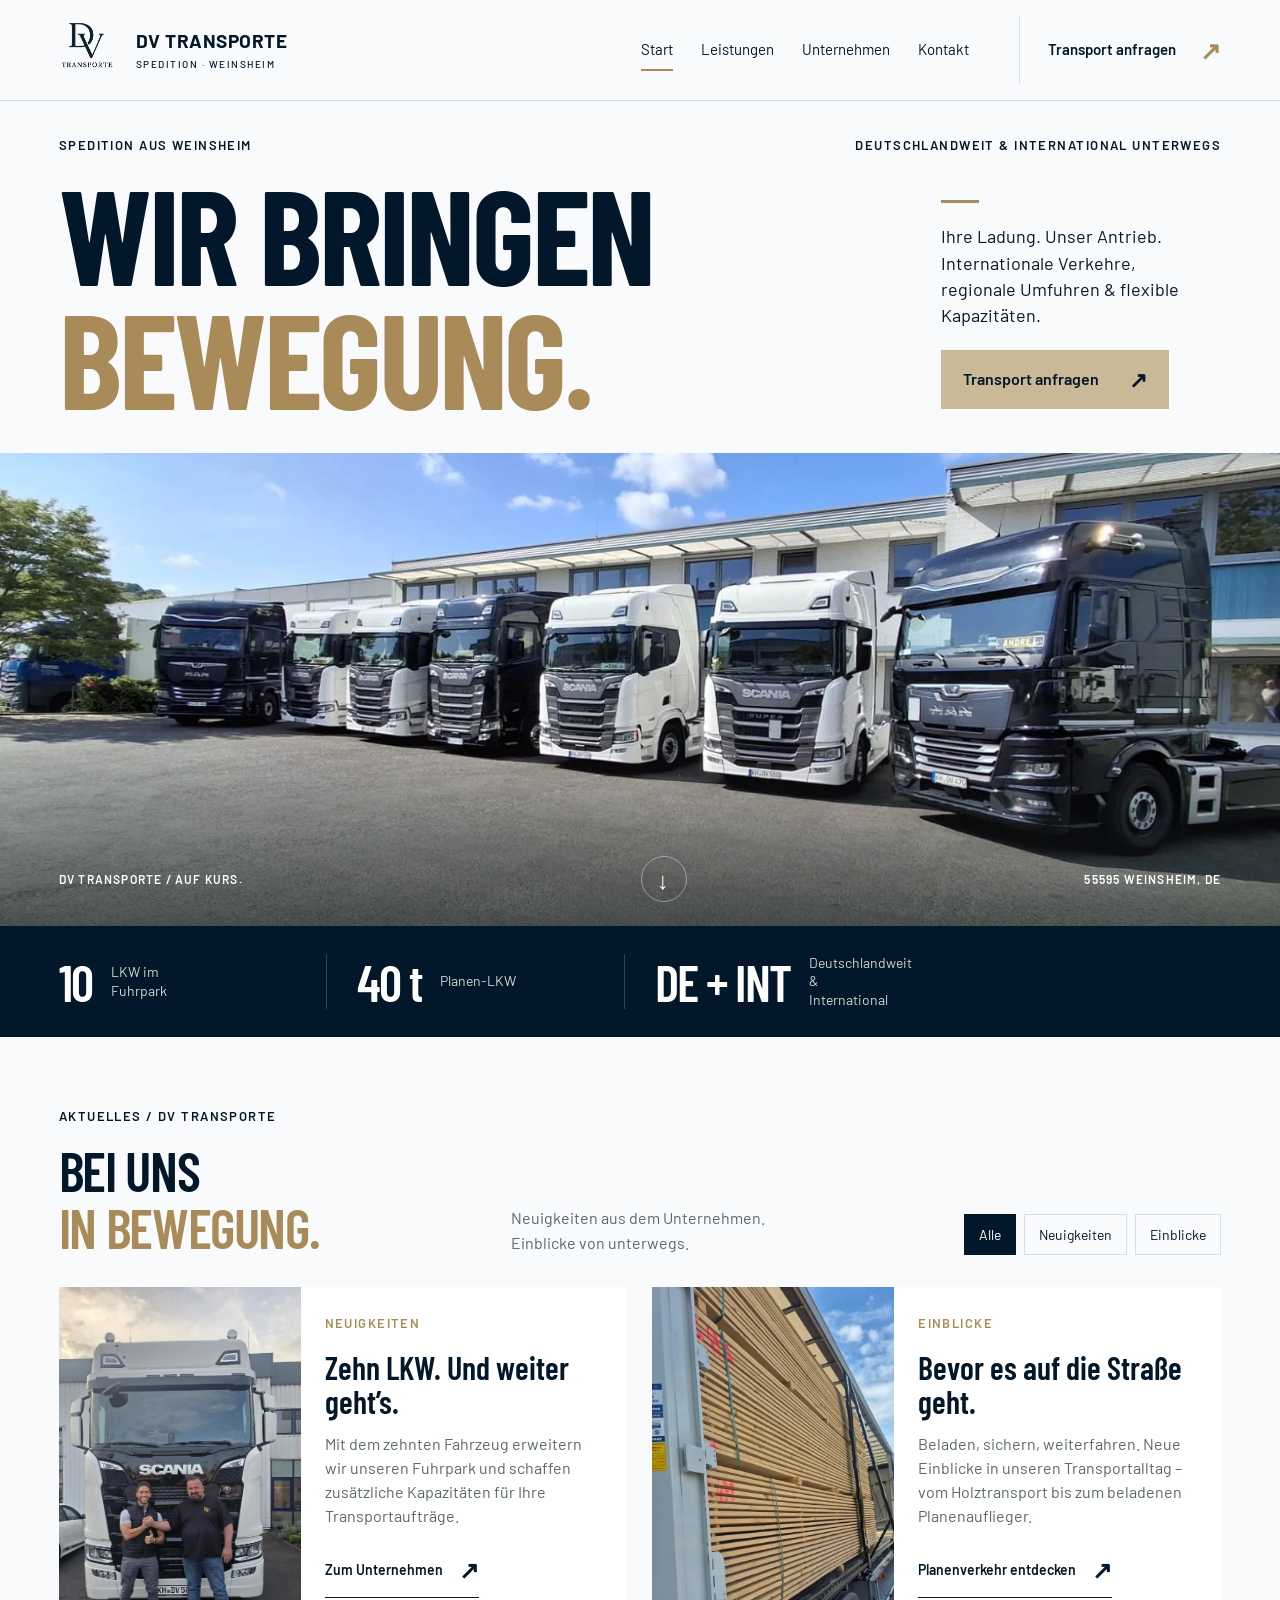
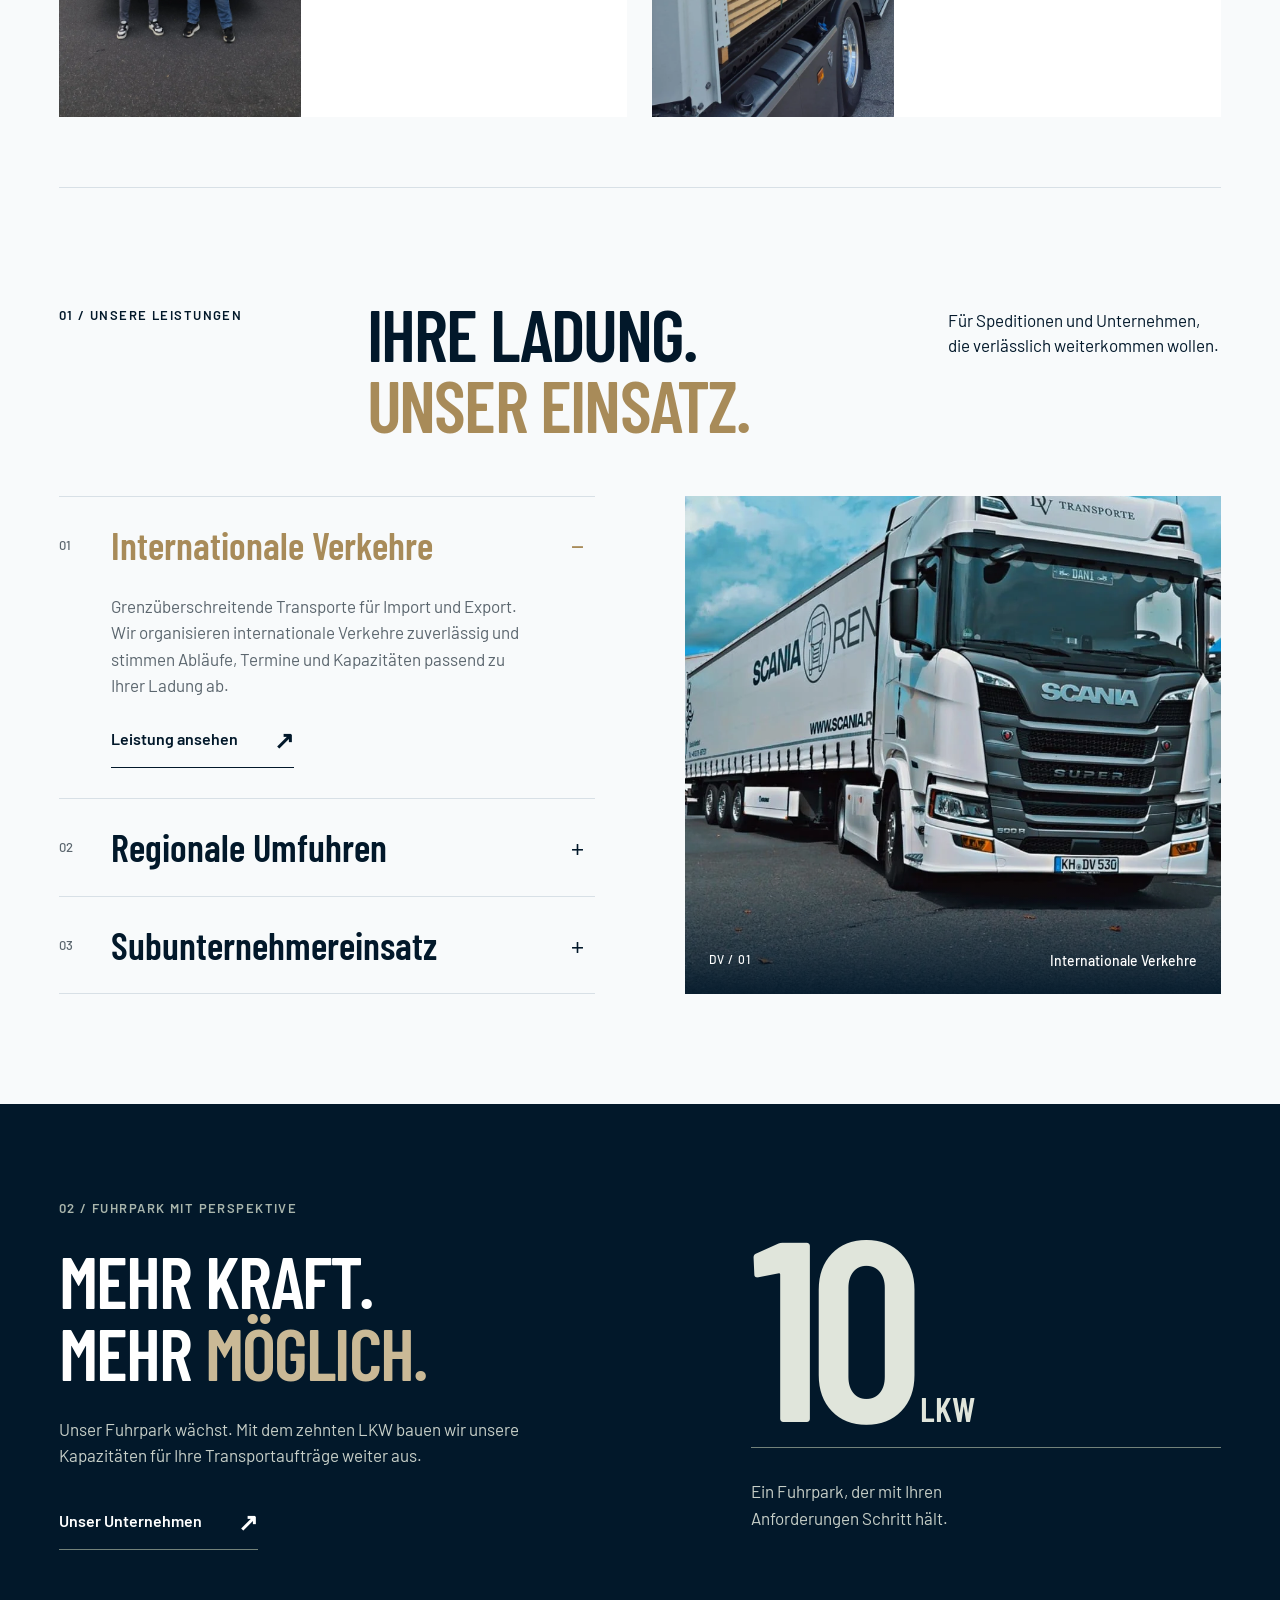
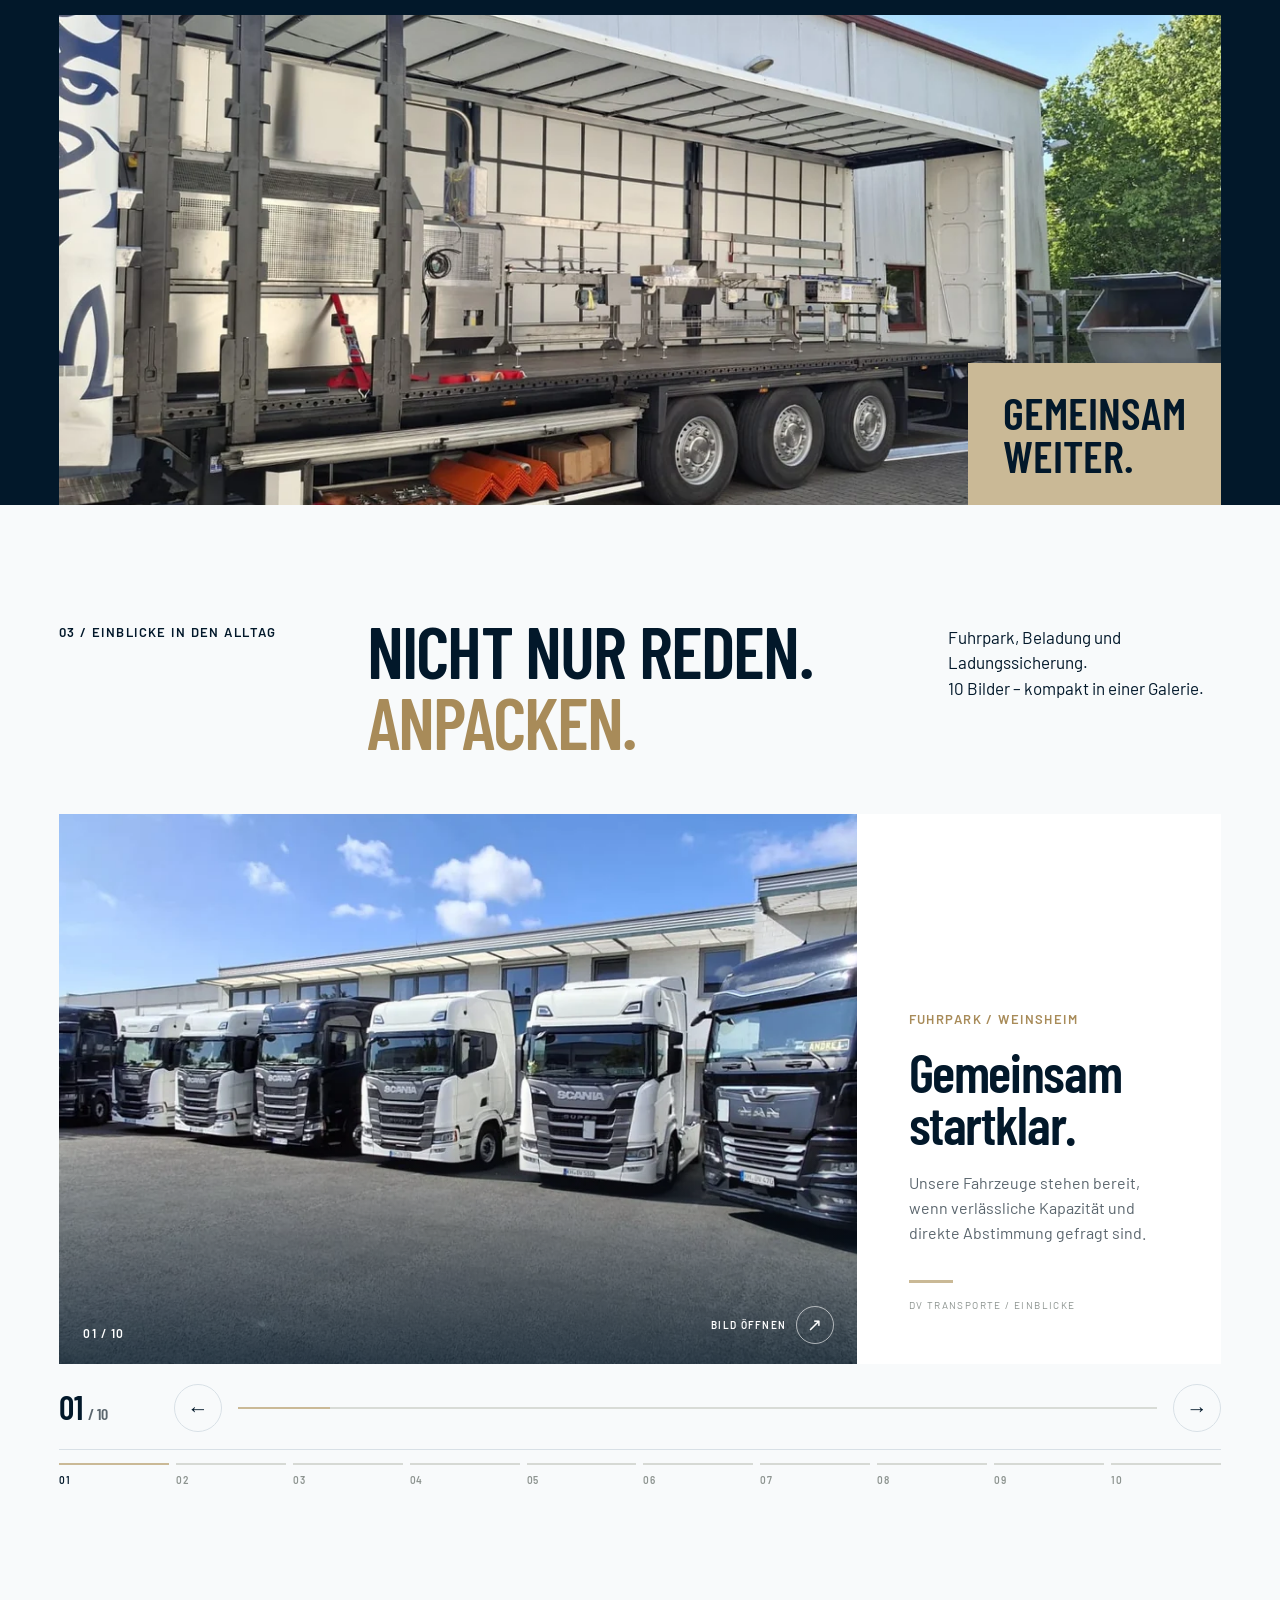
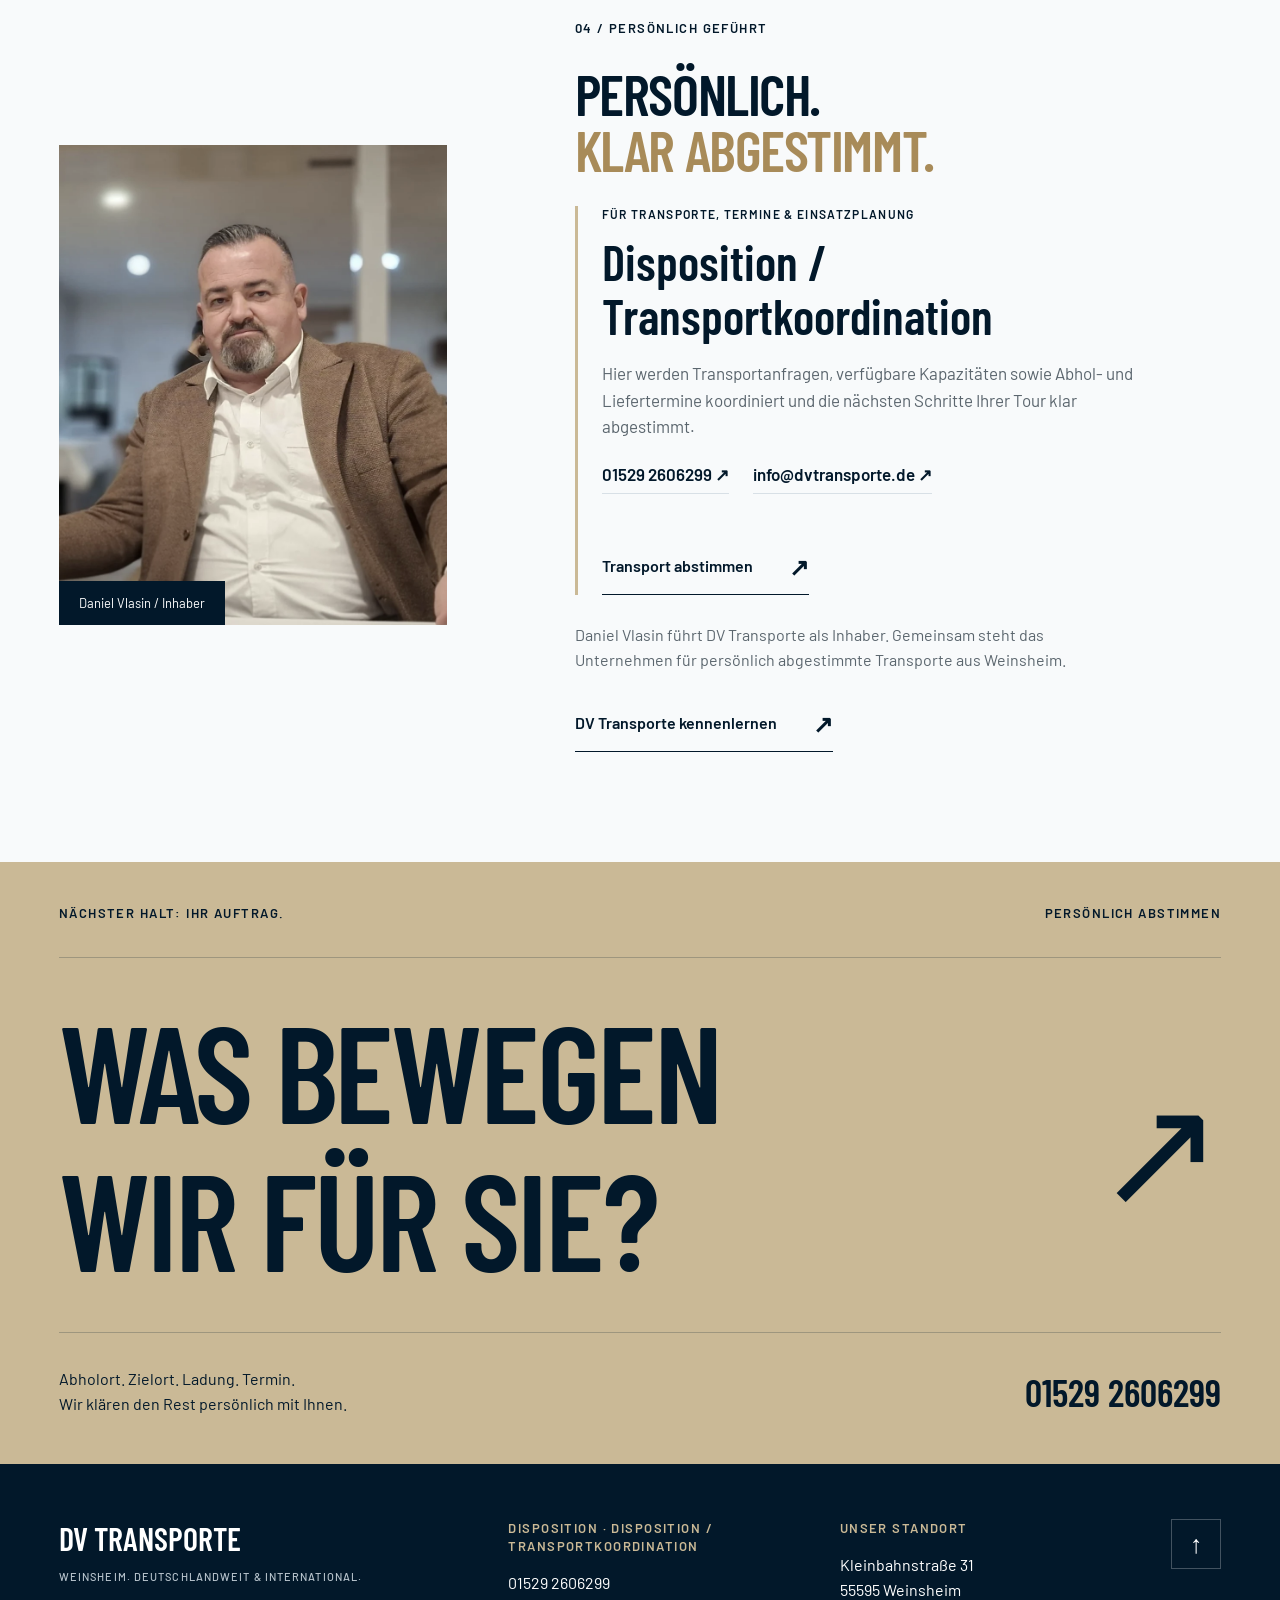
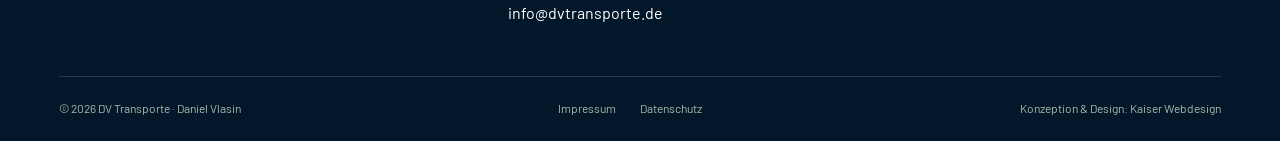
==== commit 886e6e36: "Apply DV corporate design and neutral transport contact" ====
--- a/index.html
+++ b/index.html
@@ -1,7 +1,7 @@
 <!doctype html><html lang="de"><head>
   <meta charset="utf-8">
   <meta name="viewport" content="width=device-width, initial-scale=1, viewport-fit=cover">
-  <meta name="theme-color" content="#0b1015">
+  <meta name="theme-color" content="#02182A">
   <meta name="robots" content="index,follow,max-image-preview:large">
   <title>DV Transporte Weinsheim | Spedition für Teil- & Komplettladungen</title>
   <meta name="description" content="DV Transporte aus Weinsheim steht für klassische Speditionsleistungen mit Teil- und Komplettladungen, Sonderfahrten und 40 t Planen-LKW. Der Fuhrpark wächst aktuell auf 10 LKW.">
@@ -17,7 +17,7 @@
   <meta property="og:image" content="https://dvtransporte.de/assets/images/social-preview.webp">
   <meta name="twitter:card" content="summary_large_image">
   <link rel="stylesheet" href="./assets/css/fonts.css"><link rel="stylesheet" href="./assets/css/main.css"><link rel="stylesheet" href="./assets/css/updates.css">
-  <script type="application/ld+json">{"@context":"https://schema.org","@graph":[{"@type":"LocalBusiness","@id":"https://dvtransporte.de/#business","name":"DV Transporte","url":"https://dvtransporte.de/","logo":"https://dvtransporte.de/assets/images/dv-transporte-logo-transparent.png","image":"https://dvtransporte.de/assets/images/social-preview.webp","telephone":"+491752306953","email":"info@dvtransporte.de","address":{"@type":"PostalAddress","streetAddress":"Kleinbahnstraße 31","postalCode":"55595","addressLocality":"Weinsheim","addressCountry":"DE"},"areaServed":{"@type":"Country","name":"Deutschland"},"description":"Transportleistungen mit Schwerpunkt auf internationale Verkehre, regionale Umfuhren und flexiblen Subunternehmereinsatz.","vatID":"DE332152263","contactPoint":{"@type":"ContactPoint","name":"Denis Schäfer – Dispositionsleiter","contactType":"Disposition und Transportanfragen","telephone":"+4915292606299","email":"info@dvtransporte.de","availableLanguage":"de"}},{"@type":"WebSite","@id":"https://dvtransporte.de/#website","url":"https://dvtransporte.de/","name":"DV Transporte","inLanguage":"de-DE","publisher":{"@id":"https://dvtransporte.de/#business"}},{"@type":"WebPage","@id":"https://dvtransporte.de/#webpage","url":"https://dvtransporte.de/","name":"DV Transporte Weinsheim | Deutschlandweit & international","isPartOf":{"@id":"https://dvtransporte.de/#website"},"about":{"@id":"https://dvtransporte.de/#business"},"inLanguage":"de-DE"}]}</script>
+  <script type="application/ld+json">{"@context":"https://schema.org","@graph":[{"@type":"LocalBusiness","@id":"https://dvtransporte.de/#business","name":"DV Transporte","url":"https://dvtransporte.de/","logo":"https://dvtransporte.de/assets/images/dv-transporte-logo-transparent.png","image":"https://dvtransporte.de/assets/images/social-preview.webp","telephone":"+491752306953","email":"info@dvtransporte.de","address":{"@type":"PostalAddress","streetAddress":"Kleinbahnstraße 31","postalCode":"55595","addressLocality":"Weinsheim","addressCountry":"DE"},"areaServed":{"@type":"Country","name":"Deutschland"},"description":"Transportleistungen mit Schwerpunkt auf internationale Verkehre, regionale Umfuhren und flexiblen Subunternehmereinsatz.","vatID":"DE332152263","contactPoint":{"@type":"ContactPoint","name":"Disposition / Transportkoordination","contactType":"Disposition und Transportanfragen","telephone":"+4915292606299","email":"info@dvtransporte.de","availableLanguage":"de"}},{"@type":"WebSite","@id":"https://dvtransporte.de/#website","url":"https://dvtransporte.de/","name":"DV Transporte","inLanguage":"de-DE","publisher":{"@id":"https://dvtransporte.de/#business"}},{"@type":"WebPage","@id":"https://dvtransporte.de/#webpage","url":"https://dvtransporte.de/","name":"DV Transporte Weinsheim | Deutschlandweit & international","isPartOf":{"@id":"https://dvtransporte.de/#website"},"about":{"@id":"https://dvtransporte.de/#business"},"inLanguage":"de-DE"}]}</script>
 </head><body id="top"><a class="skip-link" href="#main">Zum Inhalt</a><header class="site-header"><div class="header-inner"><a class="brand" href="./index.html" aria-label="DV Transporte – Startseite"><img src="./assets/images/dv-transporte-logo-transparent.png" alt="DV Transporte" width="62" height="62"><span>DV TRANSPORTE<small>SPEDITION · WEINSHEIM</small></span></a><nav id="navigation" aria-label="Hauptnavigation"><a href="./index.html" aria-current="page">Start</a><a href="./leistungen/index.html">Leistungen</a><a href="./unternehmen/index.html">Unternehmen</a><a href="./kontakt/index.html">Kontakt</a></nav><a class="header-contact" href="./kontakt/index.html#anfrage">Transport anfragen <span aria-hidden="true">↗</span></a><button class="menu-toggle" aria-expanded="false" aria-controls="navigation">Menü <span aria-hidden="true">＋</span></button></div><div class="scroll-progress" aria-hidden="true"></div></header><main id="main"><section class="home-hero"><div class="container hero-heading"><div class="hero-meta"><span class="label">Spedition aus Weinsheim</span><span class="label">Deutschlandweit &amp; international unterwegs</span></div><div class="hero-title-row"><h1>WIR BRINGEN<br><span>BEWEGUNG.</span></h1><div class="hero-intro"><span class="micro-line"></span><p>Ihre Ladung. Unser Antrieb.<br>Internationale Verkehre,<br>regionale Umfuhren &amp; flexible Kapazitäten.</p><a class="button" href="./kontakt/index.html#anfrage">Transport anfragen<span aria-hidden="true">↗</span></a></div></div></div><div class="hero-photo"><img src="./assets/images/hero-home.webp" alt="Der Fuhrpark von DV Transporte am Standort Weinsheim" loading="eager" decoding="async" fetchpriority="high"><div class="photo-caption"><span>DV TRANSPORTE / AUF KURS.</span><a href="#leistungen" aria-label="Leistungen entdecken">↓</a><span>55595 WEINSHEIM, DE</span></div></div><div class="spec-strip"><div><strong>10</strong><span>LKW im Fuhrpark</span></div><div><strong>40 t</strong><span>Planen-LKW</span></div><div><strong>DE + INT</strong><span>Deutschlandweit &amp; International</span></div></div></section>
 <section class="news-section container" id="aktuelles" aria-labelledby="news-title"><div class="news-heading"><div><span class="label">Aktuelles / DV Transporte</span><h2 id="news-title">BEI UNS<br><span>IN BEWEGUNG.</span></h2></div><p>Neuigkeiten aus dem Unternehmen.<br>Einblicke von unterwegs.</p><div class="news-filters" aria-label="Beiträge filtern" hidden></div></div><div class="news-grid" id="news-list"></div><noscript><p>Unser Fuhrpark wächst auf zehn LKW. Mehr dazu erfahren Sie auf der <a class="text-link" href="./unternehmen/index.html">Unternehmensseite</a>.</p></noscript></section>
 <section class="section container" id="leistungen"><div class="section-heading"><span class="label">01 / Unsere Leistungen</span><h2>IHRE LADUNG.<br><span>UNSER EINSATZ.</span></h2><p>Für Speditionen und Unternehmen,<br>die verlässlich weiterkommen wollen.</p></div><div class="service-layout"><div class="service-list"><h3><button class="service-select" id="select-international" aria-expanded="true" aria-controls="panel-international" data-service="0"><span class="service-no">01</span><span>Internationale Verkehre</span><span class="service-symbol" aria-hidden="true">−</span></button></h3><div class="service-copy" id="panel-international" role="region" aria-labelledby="select-international"><p>Grenzüberschreitende Transporte für Import und Export. Wir organisieren internationale Verkehre zuverlässig und stimmen Abläufe, Termine und Kapazitäten passend zu Ihrer Ladung ab.</p><a class="text-link" href="./leistungen/index.html#internationale-verkehre">Leistung ansehen<span aria-hidden="true">↗</span></a></div><h3><button class="service-select" id="select-regional" aria-expanded="false" aria-controls="panel-regional" data-service="1"><span class="service-no">02</span><span>Regionale Umfuhren</span><span class="service-symbol" aria-hidden="true">+</span></button></h3><div class="service-copy" id="panel-regional" role="region" aria-labelledby="select-regional" hidden><p>Flexible Transporte im regionalen Tageseinsatz. Ideal für kurzfristige Umfuhren, Werksverkehre und planbare Transporte mit kurzen Wegen und direkter Abstimmung.</p><a class="text-link" href="./leistungen/index.html#regionale-umfuhren">Leistung ansehen<span aria-hidden="true">↗</span></a></div><h3><button class="service-select" id="select-subunternehmer" aria-expanded="false" aria-controls="panel-subunternehmer" data-service="2"><span class="service-no">03</span><span>Subunternehmereinsatz</span><span class="service-symbol" aria-hidden="true">+</span></button></h3><div class="service-copy" id="panel-subunternehmer" role="region" aria-labelledby="select-subunternehmer" hidden><p>Zusätzliche Transportkapazitäten, wenn sie gebraucht werden. Wir unterstützen Speditionen und Unternehmen zuverlässig im Subunternehmereinsatz – flexibel, abgestimmt und einsatzbereit.</p><a class="text-link" href="./leistungen/index.html#subunternehmereinsatz">Leistung ansehen<span aria-hidden="true">↗</span></a></div></div><div class="service-visual"><figure class="service-image" data-service-image="0"><img src="./assets/images/truck-road.webp" alt="DV Transporte LKW unterwegs im Straßeneinsatz" loading="lazy" decoding="async"><figcaption><span>DV / 01</span>Internationale Verkehre</figcaption></figure><figure class="service-image" data-service-image="1" hidden><img src="./assets/images/fleet-three.webp" alt="LKW von DV Transporte bereit für regionale Transporte" loading="lazy" decoding="async"><figcaption><span>DV / 02</span>Regionale Umfuhren</figcaption></figure><figure class="service-image" data-service-image="2" hidden><img src="./assets/images/fleet-wide.webp" alt="Fuhrpark von DV Transporte für flexible Transportkapazitäten" loading="lazy" decoding="async"><figcaption><span>DV / 03</span>Subunternehmereinsatz</figcaption></figure></div></div></section>
@@ -35,4 +35,4 @@
 </article><article class="gallery-slide" data-gallery-slide aria-hidden="true"><a class="gallery-slide__media" href="./assets/images/fleet-three.webp" data-lightbox data-caption="Fuhrpark — Starke Basis" tabindex="-1"><img src="./assets/images/fleet-three.webp" alt="Drei LKW aus dem Fuhrpark von DV Transporte" loading="lazy" decoding="async"><span class="gallery-slide__number">09 / 10</span><span class="gallery-slide__zoom" aria-hidden="true">BILD ÖFFNEN <b>↗</b></span></a><div class="gallery-slide__copy"><span class="label">Fuhrpark / Kapazität</span><h3>Starke Basis.</h3><p>Ein wachsender Fuhrpark schafft Spielraum für unterschiedliche Touren und Anforderungen.</p><span class="gallery-slide__rule" aria-hidden="true"></span><small>DV TRANSPORTE / EINBLICKE</small></div>
 </article><article class="gallery-slide gallery-slide--portrait" data-gallery-slide aria-hidden="true"><a class="gallery-slide__media" href="./assets/images/load-wood-side.webp" data-lightbox data-caption="Holzladung — Geladen, gesichert, bereit" tabindex="-1"><img src="./assets/images/load-wood-side.webp" alt="Seitliche Ansicht einer dicht verladenen Holzladung" loading="lazy" decoding="async"><span class="gallery-slide__number">10 / 10</span><span class="gallery-slide__zoom" aria-hidden="true">BILD ÖFFNEN <b>↗</b></span></a><div class="gallery-slide__copy"><span class="label">Transport / Vorbereitung</span><h3>Geladen. Gesichert. Bereit.</h3><p>Wenn jedes Detail sitzt, kann die nächste Tour beginnen.</p><span class="gallery-slide__rule" aria-hidden="true"></span><small>DV TRANSPORTE / EINBLICKE</small></div>
 </article></div><div class="gallery-slider__footer"><div class="gallery-slider__counter" aria-live="polite"><strong data-gallery-current>01</strong><span>/ 10</span></div><div class="gallery-slider__controls"><button type="button" data-gallery-prev aria-label="Vorheriges Bild">←</button><div class="gallery-slider__progress" aria-hidden="true"><span data-gallery-progress></span></div><button type="button" data-gallery-next aria-label="Nächstes Bild">→</button></div></div><div class="gallery-slider__pagination" aria-label="Galeriebilder direkt auswählen"><button type="button" data-gallery-to="0" aria-label="Bild 1 von 10 anzeigen" aria-current="true"><span>01</span></button><button type="button" data-gallery-to="1" aria-label="Bild 2 von 10 anzeigen" aria-current="false"><span>02</span></button><button type="button" data-gallery-to="2" aria-label="Bild 3 von 10 anzeigen" aria-current="false"><span>03</span></button><button type="button" data-gallery-to="3" aria-label="Bild 4 von 10 anzeigen" aria-current="false"><span>04</span></button><button type="button" data-gallery-to="4" aria-label="Bild 5 von 10 anzeigen" aria-current="false"><span>05</span></button><button type="button" data-gallery-to="5" aria-label="Bild 6 von 10 anzeigen" aria-current="false"><span>06</span></button><button type="button" data-gallery-to="6" aria-label="Bild 7 von 10 anzeigen" aria-current="false"><span>07</span></button><button type="button" data-gallery-to="7" aria-label="Bild 8 von 10 anzeigen" aria-current="false"><span>08</span></button><button type="button" data-gallery-to="8" aria-label="Bild 9 von 10 anzeigen" aria-current="false"><span>09</span></button><button type="button" data-gallery-to="9" aria-label="Bild 10 von 10 anzeigen" aria-current="false"><span>10</span></button></div></div></section>
-<section class="owner-section container"><div class="owner-photo"><img src="./assets/images/owner-portrait.webp" alt="Daniel Vlasin, Inhaber von DV Transporte" loading="lazy" decoding="async"><span>Daniel Vlasin / Inhaber</span></div><div class="owner-copy"><span class="label">04 / Persönlich geführt</span><h2>PERSÖNLICH.<br><span>KLAR ABGESTIMMT.</span></h2><div class="contact-person"><span class="label">Disposition / Transportkoordination</span><h3>Denis Schäfer</h3><p>Denis Schäfer leitet die Disposition bei DV Transporte. Er koordiniert Transportanfragen, verfügbare Kapazitäten sowie Abhol- und Liefertermine und sorgt für eine klare Abstimmung im Ablauf Ihrer Tour.</p><div class="dispatch-links"><a href="tel:+4915292606299">01529 2606299 ↗</a><a href="mailto:info@dvtransporte.de">info@dvtransporte.de ↗</a></div><a class="text-link" href="./kontakt/index.html#anfrage">Transport abstimmen <span aria-hidden="true">↗</span></a></div><p class="owner-context">Daniel Vlasin führt DV Transporte als Inhaber. Gemeinsam steht das Unternehmen für persönlich abgestimmte Transporte aus Weinsheim.</p><a class="text-link" href="./unternehmen/index.html">DV Transporte kennenlernen<span aria-hidden="true">↗</span></a></div></section><section class="contact-cta"><div class="container"><div class="cta-top"><span class="label">Nächster Halt: Ihr Auftrag.</span><span class="label">Persönlich abstimmen</span></div><a class="cta-title" href="./kontakt/index.html#anfrage">WAS BEWEGEN<br>WIR FÜR SIE?<span aria-hidden="true">↗</span></a><div class="cta-bottom"><p>Abholort. Zielort. Ladung. Termin.<br>Wir klären den Rest persönlich mit Ihnen.</p><a href="tel:+4915292606299">01529 2606299</a></div></div></section></main><footer class="footer"><div class="container footer-top"><a class="footer-wordmark" href="./index.html">DV TRANSPORTE<span>WEINSHEIM. DEUTSCHLANDWEIT &amp; INTERNATIONAL.</span></a><div><span class="label">Disposition · Denis Schäfer</span><a href="tel:+4915292606299">01529 2606299</a><a href="mailto:info@dvtransporte.de">info@dvtransporte.de</a></div><div><span class="label">Unser Standort</span><p>Kleinbahnstraße 31<br>55595 Weinsheim</p></div><a class="top-link" href="#top" aria-label="Zurück nach oben">↑</a></div><div class="container footer-bottom"><span>© <span data-year>2026</span> DV Transporte · Daniel Vlasin</span><div><a href="./impressum/index.html">Impressum</a><a href="./datenschutz/index.html">Datenschutz</a></div><span>Konzeption & Design: Kaiser Webdesign</span></div></footer><dialog class="lightbox" aria-label="Bildergalerie"><button class="lightbox-close" aria-label="Galerie schließen">✕</button><button class="lightbox-prev" aria-label="Vorheriges Bild">←</button><figure><img alt=""><figcaption></figcaption></figure><button class="lightbox-next" aria-label="Nächstes Bild">→</button></dialog><script src="./assets/js/neuigkeiten.js" defer></script><script src="./assets/js/news.js" defer></script><script src="./assets/js/main.js" defer></script></body></html>+<section class="owner-section container"><div class="owner-photo"><img src="./assets/images/owner-portrait.webp" alt="Daniel Vlasin, Inhaber von DV Transporte" loading="lazy" decoding="async"><span>Daniel Vlasin / Inhaber</span></div><div class="owner-copy"><span class="label">04 / Persönlich geführt</span><h2>PERSÖNLICH.<br><span>KLAR ABGESTIMMT.</span></h2><div class="contact-person"><span class="label">Für Transporte, Termine &amp; Einsatzplanung</span><h3>Disposition / Transportkoordination</h3><p>Hier werden Transportanfragen, verfügbare Kapazitäten sowie Abhol- und Liefertermine koordiniert und die nächsten Schritte Ihrer Tour klar abgestimmt.</p><div class="dispatch-links"><a href="tel:+4915292606299">01529 2606299 ↗</a><a href="mailto:info@dvtransporte.de">info@dvtransporte.de ↗</a></div><a class="text-link" href="./kontakt/index.html#anfrage">Transport abstimmen <span aria-hidden="true">↗</span></a></div><p class="owner-context">Daniel Vlasin führt DV Transporte als Inhaber. Gemeinsam steht das Unternehmen für persönlich abgestimmte Transporte aus Weinsheim.</p><a class="text-link" href="./unternehmen/index.html">DV Transporte kennenlernen<span aria-hidden="true">↗</span></a></div></section><section class="contact-cta"><div class="container"><div class="cta-top"><span class="label">Nächster Halt: Ihr Auftrag.</span><span class="label">Persönlich abstimmen</span></div><a class="cta-title" href="./kontakt/index.html#anfrage">WAS BEWEGEN<br>WIR FÜR SIE?<span aria-hidden="true">↗</span></a><div class="cta-bottom"><p>Abholort. Zielort. Ladung. Termin.<br>Wir klären den Rest persönlich mit Ihnen.</p><a href="tel:+4915292606299">01529 2606299</a></div></div></section></main><footer class="footer"><div class="container footer-top"><a class="footer-wordmark" href="./index.html">DV TRANSPORTE<span>WEINSHEIM. DEUTSCHLANDWEIT &amp; INTERNATIONAL.</span></a><div><span class="label">Disposition · Disposition / Transportkoordination</span><a href="tel:+4915292606299">01529 2606299</a><a href="mailto:info@dvtransporte.de">info@dvtransporte.de</a></div><div><span class="label">Unser Standort</span><p>Kleinbahnstraße 31<br>55595 Weinsheim</p></div><a class="top-link" href="#top" aria-label="Zurück nach oben">↑</a></div><div class="container footer-bottom"><span>© <span data-year>2026</span> DV Transporte · Daniel Vlasin</span><div><a href="./impressum/index.html">Impressum</a><a href="./datenschutz/index.html">Datenschutz</a></div><span>Konzeption & Design: Kaiser Webdesign</span></div></footer><dialog class="lightbox" aria-label="Bildergalerie"><button class="lightbox-close" aria-label="Galerie schließen">✕</button><button class="lightbox-prev" aria-label="Vorheriges Bild">←</button><figure><img alt=""><figcaption></figcaption></figure><button class="lightbox-next" aria-label="Nächstes Bild">→</button></dialog><script src="./assets/js/neuigkeiten.js" defer></script><script src="./assets/js/news.js" defer></script><script src="./assets/js/main.js" defer></script></body></html>
--- a/assets/css/main.css
+++ b/assets/css/main.css
@@ -3,3 +3,14 @@
 @media(max-width:760px){:root{--pad:22px}.header-inner{height:80px}.brand img{width:51px;height:51px}.brand>span{font-size:17px}.brand small{font-size:9px}.menu-toggle{display:flex;gap:14px;align-items:center;border:0;border-left:1px solid var(--line);background:none;padding:7px 0 7px 18px;font-size:15px}.menu-toggle>span{font-size:24px}.header-inner nav{display:none;position:absolute;top:80px;left:0;right:0;background:var(--paper);padding:18px 22px 28px;border-bottom:1px solid var(--line);box-shadow:0 20px 25px #18232115}.header-inner nav.is-open{display:grid;gap:0}.header-inner nav a{font-family:var(--display);font-size:33px;padding:12px 0;border-bottom:1px solid var(--line)}.header-inner nav a:after{display:none}.hero-heading{padding-top:25px;padding-bottom:28px}.hero-meta{margin-bottom:28px}.hero-meta .label{font-size:10px;letter-spacing:.06em}.hero-meta .label:last-child{max-width:105px;text-align:right}.hero-title-row{display:block}.hero-title-row h1{font-size:clamp(67px,15.7vw,116px);line-height:.89}.hero-title-row h1 span{margin-top:8px}.hero-intro{margin-top:27px;width:auto;display:flex;gap:15px;align-items:flex-end;justify-content:space-between;padding:0}.micro-line{display:none}.hero-intro p{font-size:14px;line-height:1.4;margin:0}.hero-intro .button{font-size:13px;min-height:48px;padding:12px 13px;gap:12px;max-width:156px}.hero-photo{height:330px}.hero-photo>img{object-position:59% center}.photo-caption{bottom:18px;font-size:10px;letter-spacing:.04em}.photo-caption span:last-child{display:none}.photo-caption a{width:36px;height:36px}.spec-strip{grid-template-columns:1fr 1fr;gap:0;padding:10px 22px}.spec-strip>div{padding:18px 0;gap:14px}.spec-strip>div:nth-child(2){border:0;padding-left:20px}.spec-strip>div:nth-child(n+3){border-top:1px solid #ffffff25}.spec-strip>div:last-child{padding-left:20px}.spec-strip strong{font-size:40px;min-width:49px}.spec-strip span{font-size:13px;max-width:100px}.section{padding-block:65px}.section-heading{display:block;margin-bottom:33px}.section-heading>.label{padding:0;margin-bottom:23px}.section-heading h2{font-size:clamp(47px,10vw,70px)}.section-heading>p{font-size:16px;padding-top:22px}.service-layout{display:flex;flex-direction:column;gap:28px}.service-select{padding:23px 0;gap:10px;grid-template-columns:28px 1fr 22px}.service-select>span:nth-child(2){font-size:32px}.service-copy{padding:0 15px 24px 38px}.service-copy p{font-size:16px}.service-visual,.service-image{min-height:300px;height:300px}.fleet-section{padding-top:60px}.fleet-grid{grid-template-columns:1fr;gap:35px;padding-bottom:35px}.fleet-copy h2{font-size:58px}.fleet-copy p{margin-top:22px}.fleet-number{display:flex;gap:25px;align-items:center}.fleet-number strong{font-size:140px}.fleet-number strong span{font-size:23px}.fleet-number p{margin:0;padding:0;border:0;font-size:14px}.fleet-photo{height:290px;width:100%}.fleet-stamp{font-size:30px;padding:17px 22px}.gallery{grid-template-columns:1fr 1fr;gap:22px 16px}.gallery-item:first-child{grid-column:1/-1}.gallery-item:first-child>img{height:260px}.gallery-item>img{height:200px}.gallery-item b{font-size:14px}.owner-section{grid-template-columns:1fr;gap:35px;padding:0 0 65px}.owner-photo{width:70%;max-width:330px}.owner-photo>img{height:360px}.owner-copy>.label{margin-bottom:20px}.owner-copy h2{font-size:clamp(40px,9vw,65px)}.owner-copy p{font-size:17px}.contact-cta{padding:28px 0}.cta-top .label{font-size:11px}.cta-top>.label:last-child{display:none}.cta-top{padding-bottom:22px}.cta-title{font-size:clamp(58px,12vw,88px);padding:28px 50px 30px 0;line-height:1.08}.cta-title>span{font-size:68px}.cta-bottom{align-items:flex-start;flex-direction:column;padding-top:24px;gap:16px}.cta-bottom>a{font-size:32px}.footer{padding:40px 0 25px}.footer-top{grid-template-columns:1fr 1fr;gap:30px 20px}.footer-wordmark{grid-column:1/-1}.footer-top .label{font-size:11px}.footer-top>div>a,.footer-top p{font-size:14px}.top-link{display:none}.footer-bottom{flex-direction:column;gap:18px;font-size:12px;margin-top:30px}.subhero{padding-block:40px}.subhero h1{font-size:clamp(56px,12vw,87px);line-height:1;margin:22px 0}.subhero>p{font-size:18px}.service-jumps{gap:12px;flex-direction:column;padding-block:20px}.service-detail{grid-template-columns:1fr;gap:30px;padding-block:55px}.service-detail:nth-of-type(odd)>div{order:0}.service-detail h2{font-size:51px}.service-detail figure img{height:340px}.company-banner{height:330px}.company-banner>span{font-size:10px;left:12px;bottom:12px;padding:10px}.company-story{grid-template-columns:1fr;gap:25px}.company-story h2{font-size:48px}.company-story p{font-size:17px}.company-growth>.container{grid-template-columns:1fr;gap:32px;padding-top:50px}.company-growth h2{font-size:49px}.company-growth img{height:460px;object-position:center 70%}.contact-layout{grid-template-columns:1fr;gap:40px;padding:0 0 60px}.contact-layout aside>img{display:none}.contact-layout aside h2{font-size:54px}.contact-details>a,.contact-details>div{font-size:20px}.form-card{padding:25px 20px;margin-inline:-5px}.form-grid{grid-template-columns:1fr;gap:18px}.form-card h2{font-size:46px}.lightbox{padding:60px 16px 100px}.lightbox figure img{max-height:70dvh}.lightbox-prev,.lightbox-next{top:auto;bottom:25px}.legal-wrap{padding:45px 0 65px}.legal-box h1{font-size:58px}}
 @media(prefers-reduced-motion:reduce){html{scroll-behavior:auto}*,*:before,*:after{animation:none!important;transition:none!important}.hero-photo>img{transform:none!important}}
 @media(max-width:359px){.hero-title-row h1{font-size:59px}.hero-intro{display:block}.hero-intro .button{margin-top:18px;max-width:none}.brand>span{font-size:14px}.brand img{width:44px;height:44px}.header-inner{gap:12px}.menu-toggle{padding-left:10px;gap:7px}.fleet-number{gap:18px}.fleet-number strong{font-size:115px}.gallery{grid-template-columns:1fr}.gallery-item:first-child{grid-column:auto}.gallery-item>img{height:240px}.cta-title{font-size:54px}}
+
+/* Core DV corporate palette fallback for all pages */
+:root{--ink:#02182A;--red:#A88B59;--gold:#CAB996;--gold-soft:#E8DFC9;--navy:#02182A;--navy-2:#233C4B;--steel:#AABAC6;--paper:#F8FAFB;--white:#fff;--line:#D8E0E6;--muted:#5B666E}
+.button{background:var(--gold);color:var(--navy)}
+.button:hover{background:var(--red);color:#fff}
+.fleet-stamp{background:var(--gold);color:var(--navy)}
+.contact-cta{background:var(--gold);color:var(--navy)}
+.contact-cta .label,.contact-cta a,.contact-cta p{color:var(--navy)}
+.cta-top,.cta-bottom{border-color:rgba(2,24,42,.22)}
+.footer{background:var(--navy)}
+.footer .label{color:var(--gold)}
--- a/assets/css/updates.css
+++ b/assets/css/updates.css
@@ -28,3 +28,41 @@
 .company-proof-grid p{color:var(--muted)}
 .company-proof-grid small{display:block;margin-top:22px;color:var(--muted);font-size:14px}
 @media(max-width:760px){.dispatch-section,.company-proof-grid{grid-template-columns:1fr}.dispatch-links{flex-direction:column;align-items:flex-start}.dispatch-section{gap:28px}.company-proof-grid{gap:16px}}
+
+/* DV TRANSPORTE — CI REFRESH 2026-09 */
+:root{--dv-navy:#02182A;--dv-navy-soft:#233C4B;--dv-gold:#CAB996;--dv-gold-deep:#A88B59;--dv-steel:#AABAC6;--dv-steel-light:#EAF0F3}
+body{background:#F8FAFB;color:var(--dv-navy)}
+.site-header{background:rgba(248,250,251,.97);border-bottom-color:#D8E0E6}
+.brand>span,.header-inner nav a,.header-contact{color:var(--dv-navy)}
+.header-inner nav a:after,.scroll-progress,.micro-line{background:var(--dv-gold-deep)}
+.header-contact>span{color:var(--dv-gold-deep)}
+.button{background:var(--dv-gold);color:var(--dv-navy);box-shadow:none}
+.button:hover{background:var(--dv-gold-deep);color:#fff}
+::selection{background:var(--dv-gold);color:var(--dv-navy)}
+a:focus-visible,button:focus-visible,input:focus-visible,select:focus-visible,textarea:focus-visible{outline-color:var(--dv-gold-deep)}
+h1 span,h2 span{color:var(--dv-gold-deep)}
+.service-select[aria-expanded=true]{color:var(--dv-gold-deep)}
+.service-image figcaption{background:linear-gradient(transparent,rgba(2,24,42,.92))}
+.spec-strip,.fleet-section{background:var(--dv-navy)}
+.fleet-copy h2 span{color:var(--dv-gold)}
+.fleet-stamp{background:var(--dv-gold);color:var(--dv-navy)}
+.gallery-item>span>span,.news-meta,.gallery-slide__copy>.label{color:var(--dv-gold-deep)}
+.contact-person,.dispatch-card{border-left-color:var(--dv-gold)}
+.contact-cta{background:var(--dv-gold);color:var(--dv-navy)}
+.contact-cta .label,.contact-cta a,.contact-cta p{color:var(--dv-navy)}
+.cta-top,.cta-bottom{border-color:rgba(2,24,42,.22)}
+.footer{background:var(--dv-navy);color:#fff}
+.footer-wordmark span{color:#B7C3CC}
+.footer .label{color:var(--dv-gold)}
+.gallery-slide__media{background:var(--dv-navy-soft)}
+.gallery-slide--portrait .gallery-slide__media{background:var(--dv-navy)}
+.gallery-slide__media:after{background:linear-gradient(transparent,rgba(2,24,42,.72))}
+.gallery-slide__media:hover .gallery-slide__zoom b{background:var(--dv-gold);border-color:var(--dv-gold);color:var(--dv-navy)}
+.gallery-slide__rule,.gallery-slider__progress span,.gallery-slider__pagination button:hover:before,.gallery-slider__pagination button[aria-current="true"]:before{background:var(--dv-gold)}
+.news-filters button[aria-pressed=true]{background:var(--dv-navy);border-color:var(--dv-navy)}
+.dispatch-links a:hover{color:var(--dv-gold-deep);border-color:var(--dv-gold-deep)}
+.form-card{background:#fff;box-shadow:0 18px 60px rgba(2,24,42,.08)}
+.company-growth{background:var(--dv-navy);color:#fff}
+.company-growth h2 span{color:var(--dv-gold)}
+.owner-photo>span{background:var(--dv-navy)}
+.photo-caption a:hover{background:var(--dv-gold);color:var(--dv-navy)}
